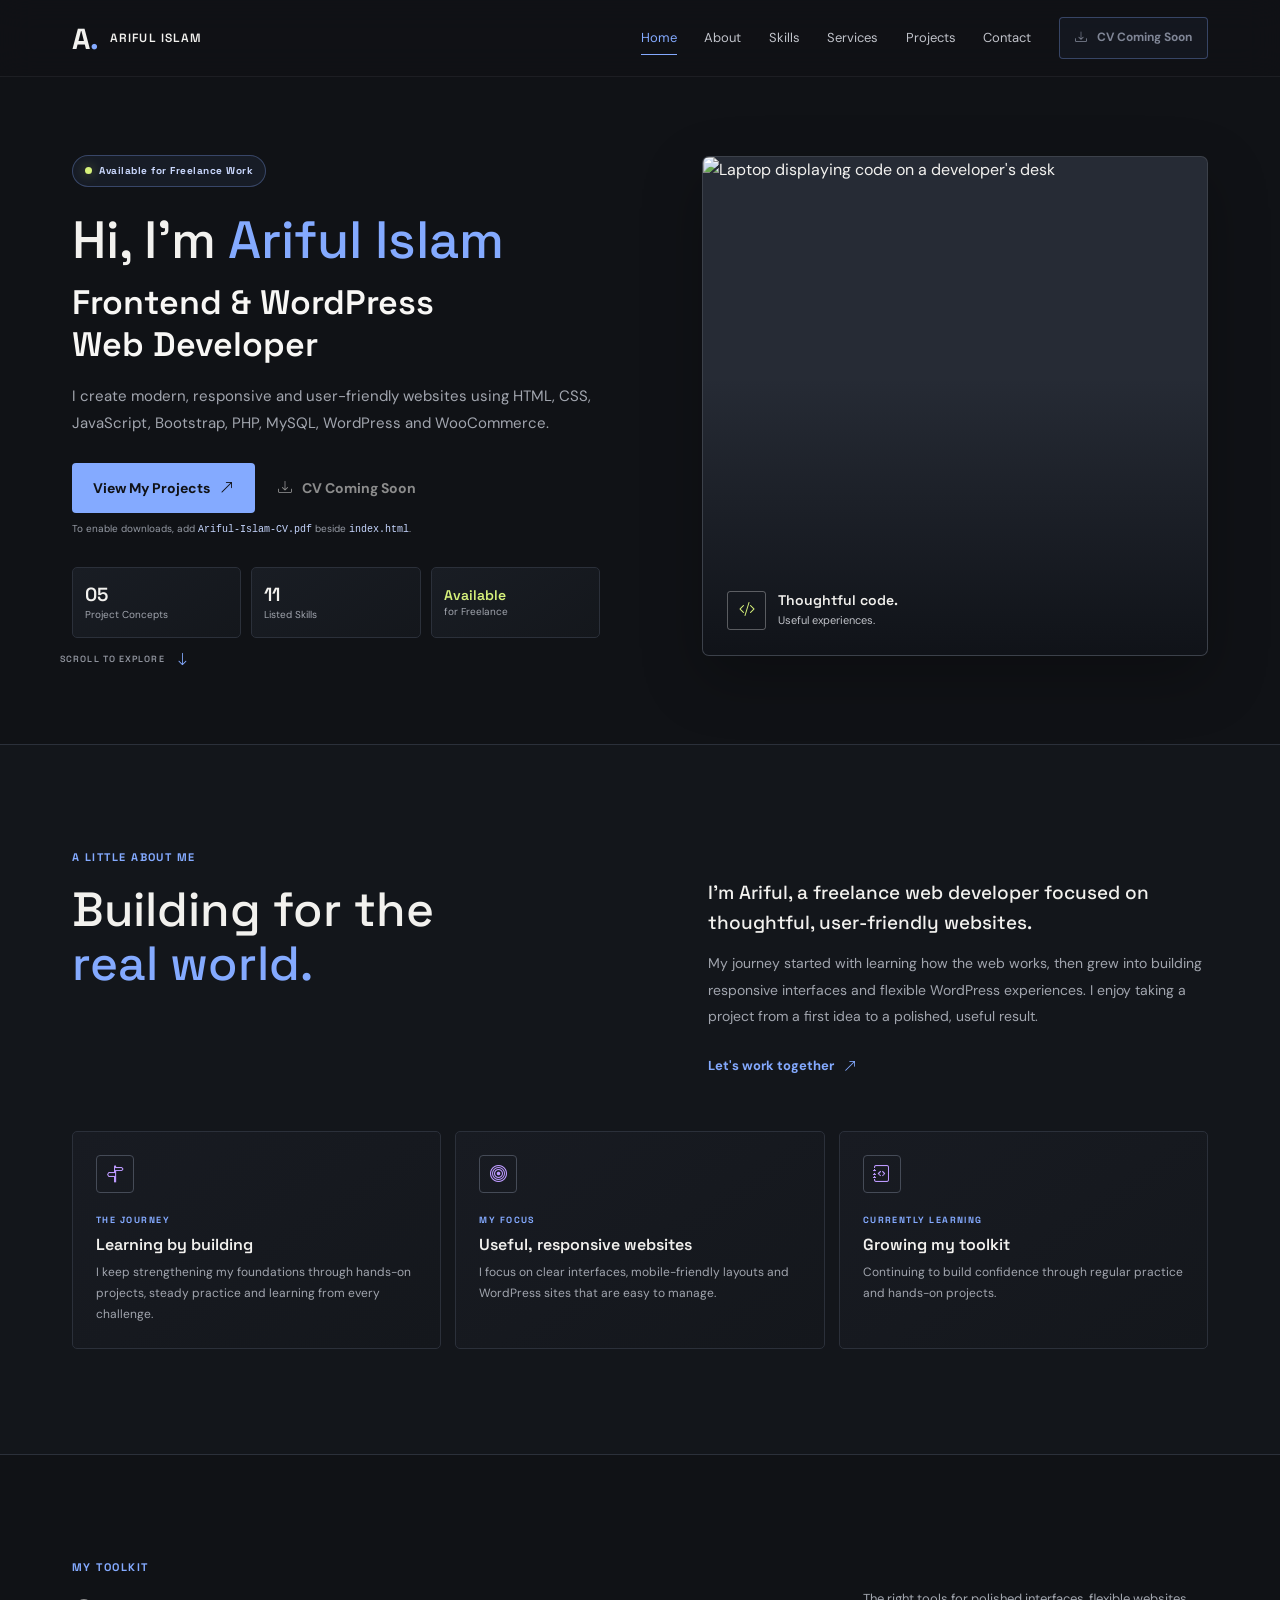
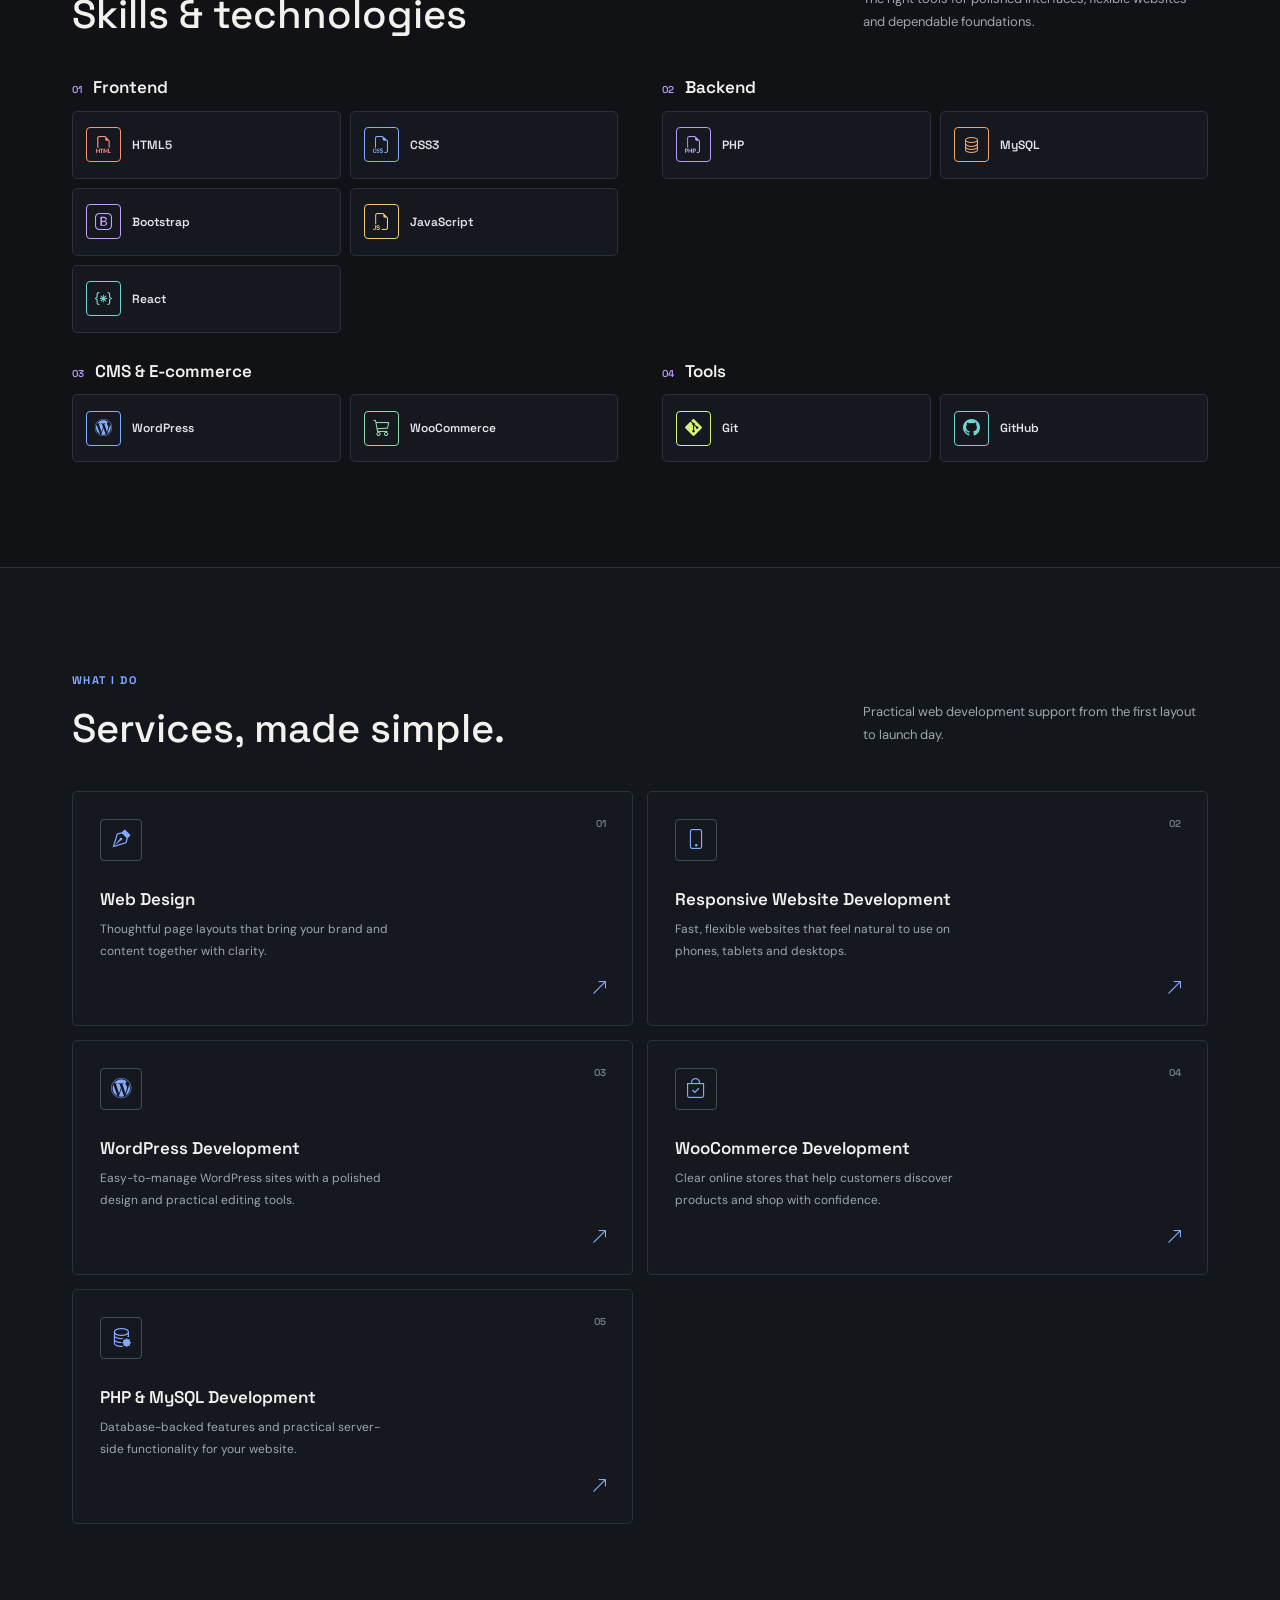
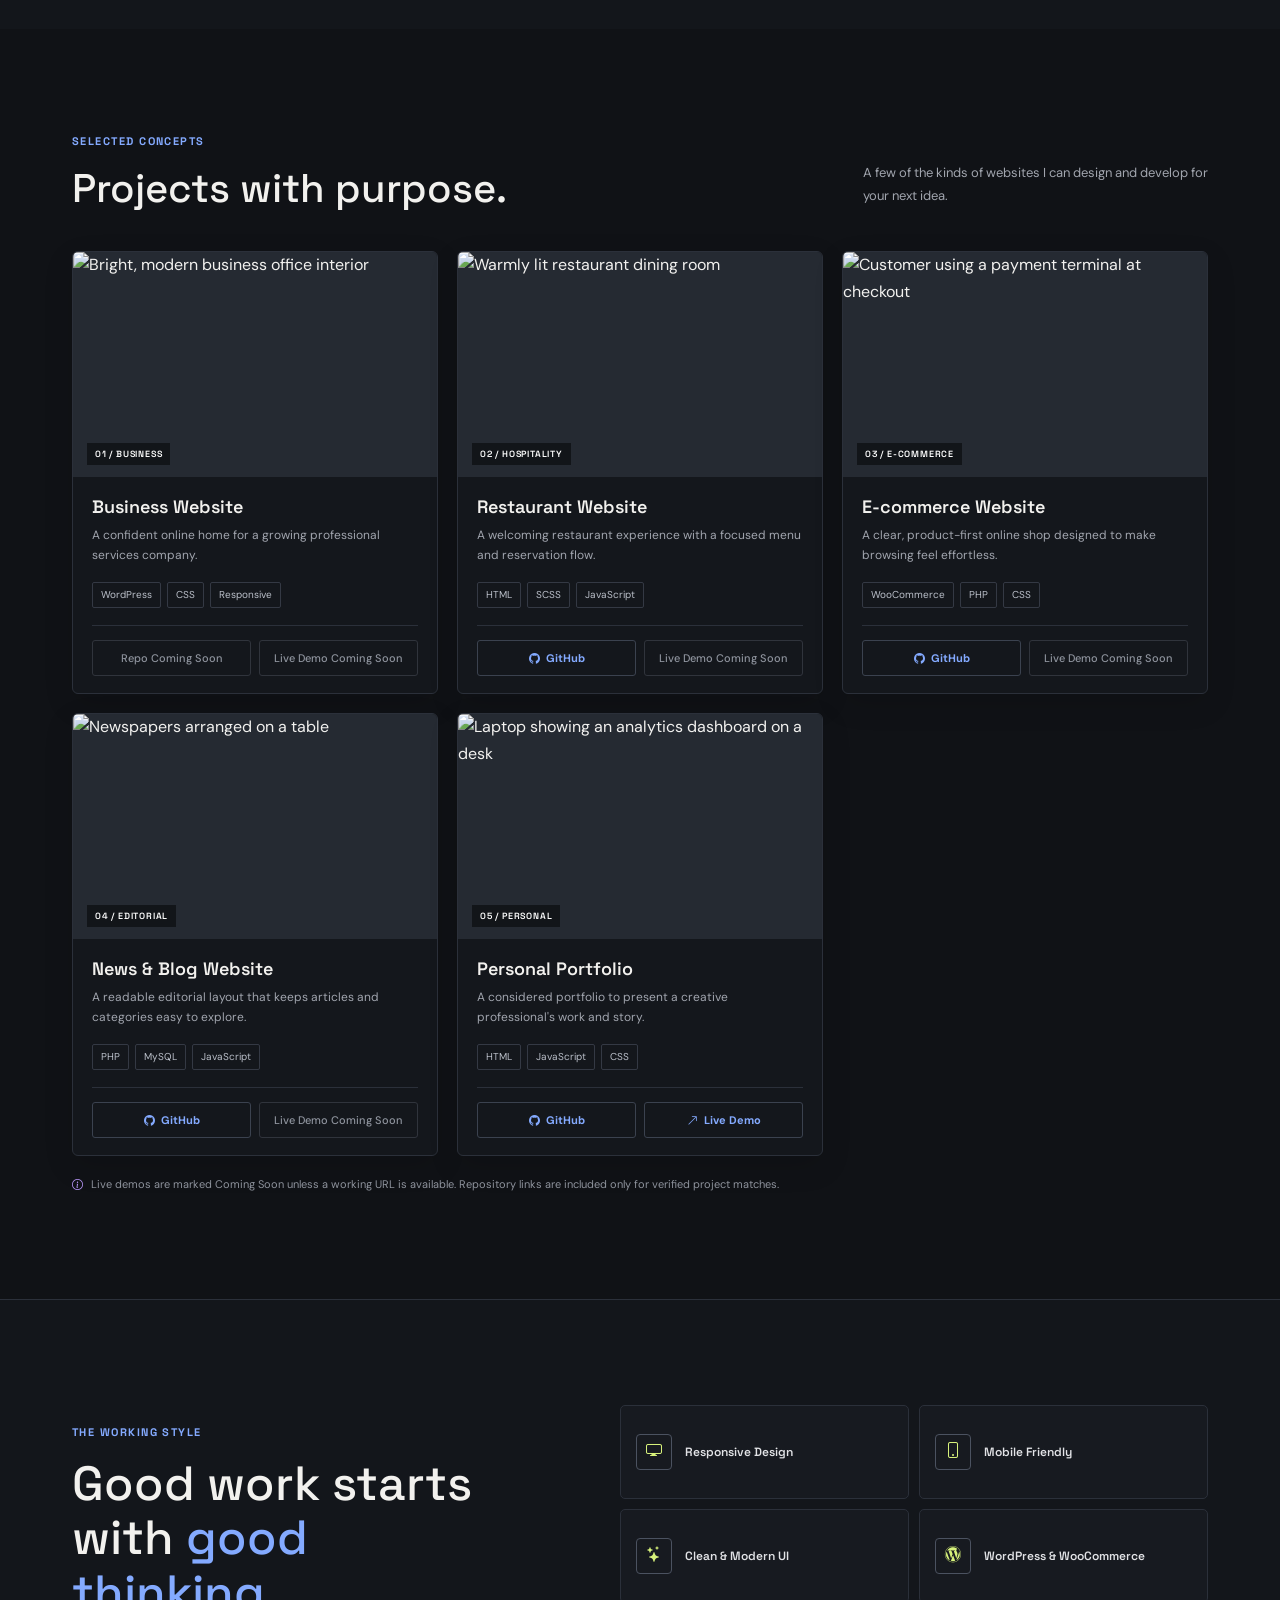
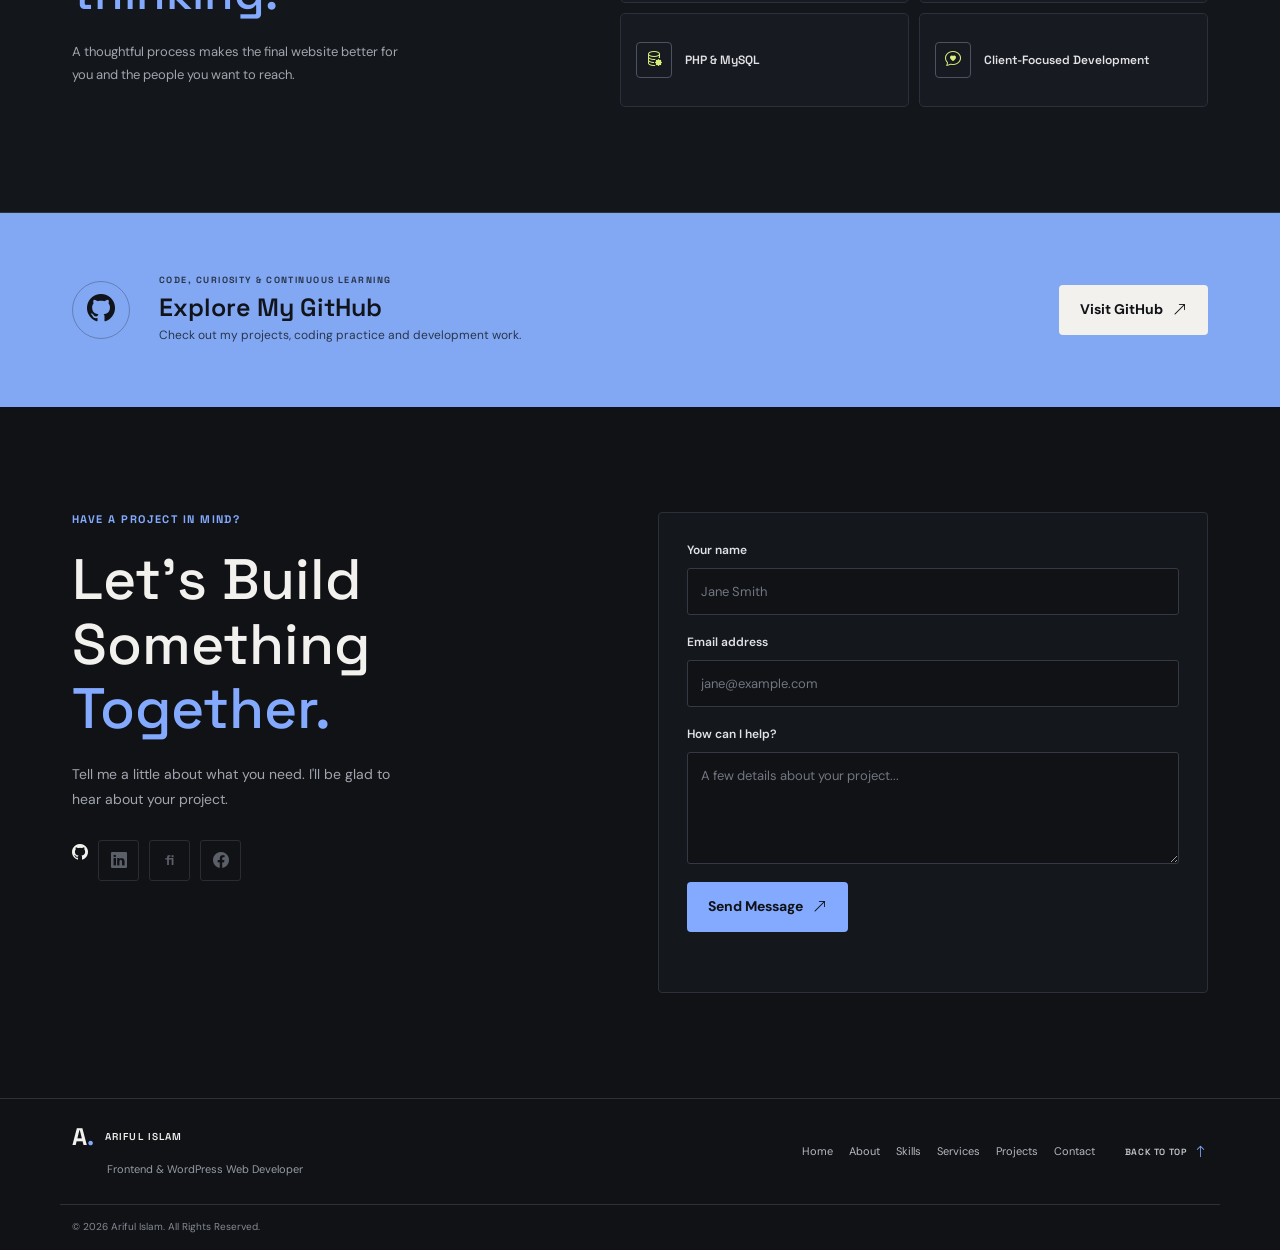
==== index.html @ d688eac2 "Complete final portfolio review" ====
<!doctype html>
<html lang="en">
<head>
  <meta charset="utf-8">
  <meta name="viewport" content="width=device-width, initial-scale=1">
  <meta name="theme-color" content="#101216">
  <meta name="description" content="Ariful Islam is a frontend and WordPress web developer building modern, responsive websites and online stores.">
  <title>Ariful Islam | Frontend &amp; WordPress Web Developer</title>
  <link rel="canonical" href="https://arifpro7284.github.io/portfolio/">
  <meta property="og:title" content="Ariful Islam | Frontend &amp; WordPress Web Developer">
  <meta property="og:description" content="Explore Ariful Islam's web development skills, services, project work and contact details.">
  <meta property="og:type" content="website">
  <meta property="og:url" content="https://arifpro7284.github.io/portfolio/">
  <meta name="twitter:card" content="summary">
  <link rel="preconnect" href="https://fonts.googleapis.com">
  <link rel="preconnect" href="https://fonts.gstatic.com" crossorigin>
  <link href="https://fonts.googleapis.com/css2?family=DM+Sans:wght@400;500;600;700&family=Space+Grotesk:wght@400;500;600;700&display=swap" rel="stylesheet">
  <link href="https://cdn.jsdelivr.net/npm/bootstrap@5.3.3/dist/css/bootstrap.min.css" rel="stylesheet">
  <link href="https://cdn.jsdelivr.net/npm/bootstrap-icons@1.11.3/font/bootstrap-icons.min.css" rel="stylesheet">
  <link rel="stylesheet" href="style.css">
  <script src="script.js" defer></script>
</head>
<body>
  <a class="skip-link" href="#main">Skip to content</a>

  <header class="site-header">
    <nav class="site-nav container" aria-label="Main navigation">
      <a class="brand" href="#home" aria-label="Ariful Islam, home">
        <span class="brand-mark">A<span>.</span></span>
        <span class="brand-name">ARIFUL ISLAM</span>
      </a>
      <button class="nav-toggle" type="button" aria-label="Open navigation" aria-expanded="false" aria-controls="primary-nav">
        <span></span><span></span>
      </button>
      <div class="primary-nav" id="primary-nav">
        <a href="#home">Home</a>
        <a href="#about">About</a>
        <a href="#skills">Skills</a>
        <a href="#services">Services</a>
        <a href="#projects">Projects</a>
        <a href="#contact">Contact</a>
        <button class="button button-small button-outline nav-cv" type="button" disabled aria-describedby="cv-note" title="Add Ariful-Islam-CV.pdf beside index.html to enable download">
          <i class="bi bi-download" aria-hidden="true"></i> CV Coming Soon
        </button>
      </div>
    </nav>
  </header>

  <main id="main">
    <section class="hero section-shell" id="home" aria-labelledby="hero-title">
      <div class="container hero-grid">
        <div class="hero-copy reveal">
          <p class="eyebrow status-badge"><span class="status-dot"></span> Available for Freelance Work</p>
          <h1 id="hero-title">Hi, I'm <span>Ariful Islam</span></h1>
          <p class="hero-role">Frontend &amp; WordPress<br class="desktop-break"> Web Developer</p>
          <p class="hero-description">I create modern, responsive and user-friendly websites using HTML, CSS, JavaScript, Bootstrap, PHP, MySQL, WordPress and WooCommerce.</p>
          <div class="hero-actions">
            <a class="button button-primary" href="#projects">View My Projects <i class="bi bi-arrow-up-right" aria-hidden="true"></i></a>
            <button class="button button-quiet" type="button" disabled aria-describedby="cv-note" title="Add Ariful-Islam-CV.pdf beside index.html to enable download"><i class="bi bi-download" aria-hidden="true"></i> CV Coming Soon</button>
          </div>
          <p class="cv-note" id="cv-note">To enable downloads, add <code>Ariful-Islam-CV.pdf</code> beside <code>index.html</code>.</p>
          <div class="hero-stats" aria-label="Portfolio overview">
            <div class="hero-stat"><strong>05</strong><span>Project Concepts</span></div>
            <div class="hero-stat"><strong>11</strong><span>Listed Skills</span></div>
            <div class="hero-stat"><strong>Available</strong><span>for Freelance</span></div>
          </div>
        </div>
        <div class="hero-visual reveal" aria-label="A developer's workspace with a laptop and notebook">
          <img src="https://images.unsplash.com/photo-1498050108023-c5249f4df085?auto=format&amp;fit=crop&amp;w=1100&amp;q=85" alt="Laptop displaying code on a developer's desk" width="1100" height="733" fetchpriority="high" decoding="async">
          <div class="image-shade"></div>
          <div class="hero-image-label"><span class="label-icon"><i class="bi bi-code-slash" aria-hidden="true"></i></span><span><strong>Thoughtful code.</strong><small>Useful experiences.</small></span></div>
        </div>
        <a class="scroll-cue" href="#about"><span>SCROLL TO EXPLORE</span><i class="bi bi-arrow-down" aria-hidden="true"></i></a>
      </div>
    </section>

    <section class="about-section section-pad" id="about" aria-labelledby="about-title">
      <div class="container about-grid">
        <div class="section-heading reveal">
          <p class="eyebrow">A LITTLE ABOUT ME</p>
          <h2 id="about-title">Building for the<br><span>real world.</span></h2>
        </div>
        <div class="about-copy reveal">
          <p class="about-lead">I'm Ariful, a freelance web developer focused on thoughtful, user-friendly websites.</p>
          <p>My journey started with learning how the web works, then grew into building responsive interfaces and flexible WordPress experiences. I enjoy taking a project from a first idea to a polished, useful result.</p>
          <a class="text-link" href="#contact">Let's work together <i class="bi bi-arrow-up-right" aria-hidden="true"></i></a>
        </div>
      </div>
      <div class="container about-cards">
        <article class="about-card reveal"><span class="about-card-icon"><i class="bi bi-signpost-split" aria-hidden="true"></i></span><p class="eyebrow">THE JOURNEY</p><h3>Learning by building</h3><p>I keep strengthening my foundations through hands-on projects, steady practice and learning from every challenge.</p></article>
        <article class="about-card reveal"><span class="about-card-icon"><i class="bi bi-bullseye" aria-hidden="true"></i></span><p class="eyebrow">MY FOCUS</p><h3>Useful, responsive websites</h3><p>I focus on clear interfaces, mobile-friendly layouts and WordPress sites that are easy to manage.</p></article>
        <article class="about-card about-learning reveal"><span class="about-card-icon"><i class="bi bi-journal-code" aria-hidden="true"></i></span><p class="eyebrow">CURRENTLY LEARNING</p><h3>Growing my toolkit</h3><p>Continuing to build confidence through regular practice and hands-on projects.</p></article>
      </div>
    </section>

    <section class="skills-section section-pad" id="skills" aria-labelledby="skills-title">
      <div class="container">
        <div class="section-topline reveal">
          <div class="section-heading"><p class="eyebrow">MY TOOLKIT</p><h2 id="skills-title">Skills &amp; technologies</h2></div>
          <p class="section-intro">The right tools for polished interfaces, flexible websites and dependable foundations.</p>
        </div>
        <div class="skill-groups">
          <section class="skill-category reveal" aria-labelledby="frontend-skills"><div class="skill-category-heading"><span class="category-index">01</span><h3 id="frontend-skills">Frontend</h3></div><div class="skill-list">
            <article class="skill-item"><span class="skill-icon tone-coral"><i class="bi bi-filetype-html" aria-hidden="true"></i></span><span>HTML5</span></article>
            <article class="skill-item"><span class="skill-icon tone-blue"><i class="bi bi-filetype-css" aria-hidden="true"></i></span><span>CSS3</span></article>
            <article class="skill-item"><span class="skill-icon tone-purple"><i class="bi bi-bootstrap" aria-hidden="true"></i></span><span>Bootstrap</span></article>
            <article class="skill-item"><span class="skill-icon tone-yellow"><i class="bi bi-filetype-js" aria-hidden="true"></i></span><span>JavaScript</span></article>
            <article class="skill-item"><span class="skill-icon tone-cyan"><i class="bi bi-braces-asterisk" aria-hidden="true"></i></span><span>React</span></article>
          </div></section>
          <section class="skill-category reveal" aria-labelledby="backend-skills"><div class="skill-category-heading"><span class="category-index">02</span><h3 id="backend-skills">Backend</h3></div><div class="skill-list">
            <article class="skill-item"><span class="skill-icon tone-violet"><i class="bi bi-filetype-php" aria-hidden="true"></i></span><span>PHP</span></article>
            <article class="skill-item"><span class="skill-icon tone-orange"><i class="bi bi-database" aria-hidden="true"></i></span><span>MySQL</span></article>
          </div></section>
          <section class="skill-category reveal" aria-labelledby="cms-skills"><div class="skill-category-heading"><span class="category-index">03</span><h3 id="cms-skills">CMS &amp; E-commerce</h3></div><div class="skill-list">
            <article class="skill-item"><span class="skill-icon tone-blue"><i class="bi bi-wordpress" aria-hidden="true"></i></span><span>WordPress</span></article>
            <article class="skill-item"><span class="skill-icon tone-green"><i class="bi bi-cart3" aria-hidden="true"></i></span><span>WooCommerce</span></article>
          </div></section>
          <section class="skill-category reveal" aria-labelledby="tool-skills"><div class="skill-category-heading"><span class="category-index">04</span><h3 id="tool-skills">Tools</h3></div><div class="skill-list">
            <article class="skill-item"><span class="skill-icon tone-lime"><i class="bi bi-git" aria-hidden="true"></i></span><span>Git</span></article>
            <article class="skill-item"><span class="skill-icon tone-cyan"><i class="bi bi-github" aria-hidden="true"></i></span><span>GitHub</span></article>
          </div></section>
        </div>
      </div>
    </section>

    <section class="services-section section-pad" id="services" aria-labelledby="services-title">
      <div class="container">
        <div class="section-topline reveal">
          <div class="section-heading"><p class="eyebrow">WHAT I DO</p><h2 id="services-title">Services, made simple.</h2></div>
          <p class="section-intro">Practical web development support from the first layout to launch day.</p>
        </div>
        <div class="services-grid">
          <article class="service-card reveal"><span class="service-number">01</span><span class="service-icon"><i class="bi bi-vector-pen" aria-hidden="true"></i></span><h3>Web Design</h3><p>Thoughtful page layouts that bring your brand and content together with clarity.</p><a href="#contact" aria-label="Ask about web design"><i class="bi bi-arrow-up-right" aria-hidden="true"></i></a></article>
          <article class="service-card reveal"><span class="service-number">02</span><span class="service-icon"><i class="bi bi-phone" aria-hidden="true"></i></span><h3>Responsive Website Development</h3><p>Fast, flexible websites that feel natural to use on phones, tablets and desktops.</p><a href="#contact" aria-label="Ask about responsive website development"><i class="bi bi-arrow-up-right" aria-hidden="true"></i></a></article>
          <article class="service-card reveal"><span class="service-number">03</span><span class="service-icon"><i class="bi bi-wordpress" aria-hidden="true"></i></span><h3>WordPress Development</h3><p>Easy-to-manage WordPress sites with a polished design and practical editing tools.</p><a href="#contact" aria-label="Ask about WordPress development"><i class="bi bi-arrow-up-right" aria-hidden="true"></i></a></article>
          <article class="service-card reveal"><span class="service-number">04</span><span class="service-icon"><i class="bi bi-bag-check" aria-hidden="true"></i></span><h3>WooCommerce Development</h3><p>Clear online stores that help customers discover products and shop with confidence.</p><a href="#contact" aria-label="Ask about WooCommerce development"><i class="bi bi-arrow-up-right" aria-hidden="true"></i></a></article>
          <article class="service-card reveal"><span class="service-number">05</span><span class="service-icon"><i class="bi bi-database-gear" aria-hidden="true"></i></span><h3>PHP &amp; MySQL Development</h3><p>Database-backed features and practical server-side functionality for your website.</p><a href="#contact" aria-label="Ask about PHP and MySQL development"><i class="bi bi-arrow-up-right" aria-hidden="true"></i></a></article>
        </div>
      </div>
    </section>

    <section class="projects-section section-pad" id="projects" aria-labelledby="projects-title">
      <div class="container">
        <div class="section-topline reveal">
          <div class="section-heading"><p class="eyebrow">SELECTED CONCEPTS</p><h2 id="projects-title">Projects with purpose.</h2></div>
          <p class="section-intro">A few of the kinds of websites I can design and develop for your next idea.</p>
        </div>
        <div class="projects-grid">
          <article class="project-card reveal">
            <div class="project-image"><img src="https://images.unsplash.com/photo-1497366754035-f200968a6e72?auto=format&amp;fit=crop&amp;w=900&amp;q=80" alt="Bright, modern business office interior" width="900" height="600" loading="lazy" decoding="async"><span class="project-type">01 / BUSINESS</span></div>
            <div class="project-body"><h3>Business Website</h3><p>A confident online home for a growing professional services company.</p><div class="tag-list"><span>WordPress</span><span>CSS</span><span>Responsive</span></div><div class="project-links"><span class="project-link is-unavailable" aria-disabled="true" title="No matching public repository has been verified">Repo Coming Soon</span><span class="project-link is-unavailable" aria-disabled="true">Live Demo Coming Soon</span></div></div>
          </article>
          <article class="project-card reveal">
            <div class="project-image"><img src="https://images.unsplash.com/photo-1517248135467-4c7edcad34c4?auto=format&amp;fit=crop&amp;w=900&amp;q=80" alt="Warmly lit restaurant dining room" width="900" height="600" loading="lazy" decoding="async"><span class="project-type">02 / HOSPITALITY</span></div>
            <div class="project-body"><h3>Restaurant Website</h3><p>A welcoming restaurant experience with a focused menu and reservation flow.</p><div class="tag-list"><span>HTML</span><span>SCSS</span><span>JavaScript</span></div><div class="project-links"><a class="project-link" href="https://github.com/arifpro7284/Css_Resturent_Project" target="_blank" rel="noopener noreferrer"><i class="bi bi-github" aria-hidden="true"></i> GitHub</a><span class="project-link is-unavailable" aria-disabled="true">Live Demo Coming Soon</span></div></div>
          </article>
          <article class="project-card reveal">
            <div class="project-image"><img src="https://images.unsplash.com/photo-1556742049-0cfed4f6a45d?auto=format&amp;fit=crop&amp;w=900&amp;q=80" alt="Customer using a payment terminal at checkout" width="900" height="600" loading="lazy" decoding="async"><span class="project-type">03 / E-COMMERCE</span></div>
            <div class="project-body"><h3>E-commerce Website</h3><p>A clear, product-first online shop designed to make browsing feel effortless.</p><div class="tag-list"><span>WooCommerce</span><span>PHP</span><span>CSS</span></div><div class="project-links"><a class="project-link" href="https://github.com/arifpro7284/woocommerce_project_Techmarket" target="_blank" rel="noopener noreferrer"><i class="bi bi-github" aria-hidden="true"></i> GitHub</a><span class="project-link is-unavailable" aria-disabled="true">Live Demo Coming Soon</span></div></div>
          </article>
          <article class="project-card reveal">
            <div class="project-image"><img src="https://images.unsplash.com/photo-1495020689067-958852a7765e?auto=format&amp;fit=crop&amp;w=900&amp;q=80" alt="Newspapers arranged on a table" width="900" height="600" loading="lazy" decoding="async"><span class="project-type">04 / EDITORIAL</span></div>
            <div class="project-body"><h3>News &amp; Blog Website</h3><p>A readable editorial layout that keeps articles and categories easy to explore.</p><div class="tag-list"><span>PHP</span><span>MySQL</span><span>JavaScript</span></div><div class="project-links"><a class="project-link" href="https://github.com/arifpro7284/PHP_ADMIN_BLOG" target="_blank" rel="noopener noreferrer"><i class="bi bi-github" aria-hidden="true"></i> GitHub</a><span class="project-link is-unavailable" aria-disabled="true">Live Demo Coming Soon</span></div></div>
          </article>
          <article class="project-card reveal">
            <div class="project-image"><img src="https://images.unsplash.com/photo-1460925895917-afdab827c52f?auto=format&amp;fit=crop&amp;w=900&amp;q=80" alt="Laptop showing an analytics dashboard on a desk" width="900" height="600" loading="lazy" decoding="async"><span class="project-type">05 / PERSONAL</span></div>
            <div class="project-body"><h3>Personal Portfolio</h3><p>A considered portfolio to present a creative professional's work and story.</p><div class="tag-list"><span>HTML</span><span>JavaScript</span><span>CSS</span></div><div class="project-links"><a class="project-link" href="https://github.com/arifpro7284/portfolio" target="_blank" rel="noopener noreferrer"><i class="bi bi-github" aria-hidden="true"></i> GitHub</a><a class="project-link" href="https://arifpro7284.github.io/portfolio/" target="_blank" rel="noopener noreferrer"><i class="bi bi-arrow-up-right" aria-hidden="true"></i> Live Demo</a></div></div>
          </article>
        </div>
        <p class="project-note"><i class="bi bi-info-circle" aria-hidden="true"></i> Live demos are marked Coming Soon unless a working URL is available. Repository links are included only for verified project matches.</p>
      </div>
    </section>

    <section class="why-section section-pad" aria-labelledby="why-title">
      <div class="container why-grid">
        <div class="section-heading reveal"><p class="eyebrow">THE WORKING STYLE</p><h2 id="why-title">Good work starts<br>with <span>good thinking.</span></h2><p class="why-intro">A thoughtful process makes the final website better for you and the people you want to reach.</p></div>
        <div class="why-cards">
          <article class="why-card reveal"><span><i class="bi bi-display" aria-hidden="true"></i></span><h3>Responsive Design</h3></article>
          <article class="why-card reveal"><span><i class="bi bi-phone" aria-hidden="true"></i></span><h3>Mobile Friendly</h3></article>
          <article class="why-card reveal"><span><i class="bi bi-stars" aria-hidden="true"></i></span><h3>Clean &amp; Modern UI</h3></article>
          <article class="why-card reveal"><span><i class="bi bi-wordpress" aria-hidden="true"></i></span><h3>WordPress &amp; WooCommerce</h3></article>
          <article class="why-card reveal"><span><i class="bi bi-database-gear" aria-hidden="true"></i></span><h3>PHP &amp; MySQL</h3></article>
          <article class="why-card reveal"><span><i class="bi bi-chat-heart" aria-hidden="true"></i></span><h3>Client-Focused Development</h3></article>
        </div>
      </div>
    </section>

    <section class="github-section" aria-labelledby="github-title">
      <div class="container github-inner reveal">
        <div class="github-mark"><i class="bi bi-github" aria-hidden="true"></i></div>
        <div><p class="eyebrow">CODE, CURIOSITY &amp; CONTINUOUS LEARNING</p><h2 id="github-title">Explore My GitHub</h2><p>Check out my projects, coding practice and development work.</p></div>
        <a class="button button-light" href="https://github.com/arifpro7284" target="_blank" rel="noopener noreferrer">Visit GitHub <i class="bi bi-arrow-up-right" aria-hidden="true"></i></a>
      </div>
    </section>

    <section class="contact-section section-pad" id="contact" aria-labelledby="contact-title">
      <div class="container contact-grid">
        <div class="contact-copy reveal">
          <p class="eyebrow">HAVE A PROJECT IN MIND?</p>
          <h2 id="contact-title">Let's Build<br>Something <span>Together.</span></h2>
          <p>Tell me a little about what you need. I'll be glad to hear about your project.</p>
          <div class="social-links" aria-label="Social profiles">
            <a href="https://github.com/arifpro7284" target="_blank" rel="noopener noreferrer" aria-label="GitHub"><i class="bi bi-github" aria-hidden="true"></i></a>
            <span class="social-link is-unavailable" aria-disabled="true" aria-label="LinkedIn profile link not added" title="LinkedIn profile link not added"><i class="bi bi-linkedin" aria-hidden="true"></i></span>
            <span class="social-link is-unavailable" aria-disabled="true" aria-label="Fiverr profile link not added" title="Fiverr profile link not added"><span>fi</span></span>
            <span class="social-link is-unavailable" aria-disabled="true" aria-label="Facebook profile link not added" title="Facebook profile link not added"><i class="bi bi-facebook" aria-hidden="true"></i></span>
          </div>
        </div>
        <form class="contact-form reveal" data-recipient="" novalidate>
          <div class="form-row">
            <label for="contact-name">Your name</label>
            <input id="contact-name" name="name" type="text" placeholder="Jane Smith" autocomplete="name" aria-describedby="name-error" required>
            <span class="field-error" id="name-error"></span>
          </div>
          <div class="form-row">
            <label for="contact-email">Email address</label>
            <input id="contact-email" name="email" type="email" placeholder="jane@example.com" autocomplete="email" aria-describedby="email-error" required>
            <span class="field-error" id="email-error"></span>
          </div>
          <div class="form-row">
            <label for="contact-message">How can I help?</label>
            <textarea id="contact-message" name="message" rows="4" placeholder="A few details about your project..." aria-describedby="message-error" required></textarea>
            <span class="field-error" id="message-error"></span>
          </div>
          <button class="button button-primary form-submit" type="submit">Send Message <i class="bi bi-arrow-up-right" aria-hidden="true"></i></button>
          <p class="form-status" role="status" aria-live="polite"></p>
        </form>
      </div>
    </section>
  </main>

  <footer class="site-footer">
    <div class="container footer-main">
      <div class="footer-identity"><a class="brand footer-brand" href="#home"><span class="brand-mark">A<span>.</span></span><span class="brand-name">ARIFUL ISLAM</span></a><p>Frontend &amp; WordPress Web Developer</p></div>
      <nav class="footer-nav" aria-label="Footer navigation"><a href="#home">Home</a><a href="#about">About</a><a href="#skills">Skills</a><a href="#services">Services</a><a href="#projects">Projects</a><a href="#contact">Contact</a></nav>
      <a class="back-top" href="#home">BACK TO TOP <i class="bi bi-arrow-up" aria-hidden="true"></i></a>
    </div>
    <div class="container footer-bottom">
      <p>© 2026 Ariful Islam. All Rights Reserved.</p>
    </div>
  </footer>
</body>
</html>
---- style.css ----
:root {
  color-scheme: dark;
  --ink: #101216;
  --line: #2b303a;
  --text: #f2f1ee;
  --muted: #a1a5ae;
  --blue: #84aaff;
  --purple: #bd9aff;
  --lime: #d7f27b;
  --font-body: "DM Sans", sans-serif;
  --font-display: "Space Grotesk", sans-serif;
}

* { box-sizing: border-box; }
html { scroll-behavior: smooth; scroll-padding-top: 86px; }
body { margin: 0; background: var(--ink); color: var(--text); font-family: var(--font-body); font-size: 16px; line-height: 1.65; -webkit-font-smoothing: antialiased; }
img { display: block; max-width: 100%; }
a { color: inherit; text-decoration: none; }
button, input, textarea { font: inherit; }
button, a { -webkit-tap-highlight-color: transparent; }
::selection { background: var(--blue); color: var(--ink); }
.container { max-width: 1160px; }
.skip-link { position: fixed; z-index: 1000; top: 10px; left: 10px; padding: 10px 14px; transform: translateY(-150%); background: var(--lime); color: var(--ink); }
.skip-link:focus { transform: translateY(0); }

.site-header { position: sticky; z-index: 100; top: 0; border-bottom: 1px solid rgb(255 255 255 / 6%); background: rgb(16 18 22 / 94%); backdrop-filter: blur(16px); }
.site-nav { display: flex; min-height: 76px; align-items: center; justify-content: space-between; }
.brand { display: inline-flex; align-items: center; gap: 11px; flex-shrink: 0; }
.brand-mark { color: var(--text); font: 700 29px/1 var(--font-display); }
.brand-mark span { color: var(--blue); }
.brand-name { font: 600 12px/1 var(--font-display); letter-spacing: 1.1px; }
.primary-nav { display: flex; align-items: center; gap: clamp(16px, 2.15vw, 30px); }
.primary-nav > a { position: relative; padding: 8px 0; color: #c1c3ca; font-size: 13px; transition: color .2s ease; }
.primary-nav > a::after { position: absolute; right: 0; bottom: 2px; left: 0; height: 1px; transform: scaleX(0); transform-origin: left; background: var(--blue); content: ""; transition: transform .2s ease; }
.primary-nav > a:hover, .primary-nav > a:focus-visible, .primary-nav > a.is-active { color: var(--blue); }
.primary-nav > a:hover::after, .primary-nav > a:focus-visible::after, .primary-nav > a.is-active::after { transform: scaleX(1); }
.nav-toggle { display: none; }
.button { display: inline-flex; min-height: 50px; align-items: center; justify-content: center; gap: 10px; padding: 0 20px; border: 1px solid transparent; border-radius: 4px; cursor: pointer; font-size: 14px; font-weight: 700; transition: background .2s ease, border-color .2s ease, color .2s ease, transform .2s ease; }
.button:hover { transform: translateY(-2px); }
.button:disabled { transform: none; cursor: not-allowed; opacity: .55; }
.button-primary { background: var(--blue); color: #101216; }
.button-primary:hover { background: #a6c1ff; color: #101216; }
.button-outline { min-height: 40px; padding: 0 13px; border-color: #454a56; color: var(--text); font-size: 12px; }
.button-outline:hover { border-color: var(--blue); color: var(--blue); }
.nav-cv { min-height: 42px; padding-inline: 15px; border-color: rgb(132 170 255 / 60%); background: rgb(132 170 255 / 8%); color: #dce6ff; }
.nav-cv:hover { border-color: var(--blue); background: var(--blue); color: var(--ink); }
.button-quiet { padding-inline: 8px; background: transparent; color: var(--text); }
.button-quiet:hover { color: var(--blue); }
.button-light { background: var(--text); color: var(--ink); }
.button-light:hover { background: var(--lime); color: var(--ink); }
.button:focus-visible, a:focus-visible, .nav-toggle:focus-visible, input:focus-visible, textarea:focus-visible { outline: 2px solid var(--lime); outline-offset: 4px; }

.section-shell { position: relative; overflow: hidden; }
.hero { padding: 66px 0 76px; }
.hero-grid { position: relative; display: grid; min-height: 505px; grid-template-columns: .96fr .92fr; align-items: center; gap: 9%; }
.hero-copy { position: relative; z-index: 1; padding: 12px 0 30px; }
.eyebrow { margin: 0 0 21px; color: var(--blue); font: 700 11px/1.4 var(--font-display); letter-spacing: 1.45px; }
.status-dot { display: inline-block; width: 7px; height: 7px; margin: 0 7px 1px 0; border-radius: 50%; background: var(--lime); box-shadow: 0 0 12px rgb(215 242 123 / 42%); }
.status-badge { display: inline-flex; align-items: center; margin-bottom: 23px; padding: 8px 12px; border: 1px solid rgb(132 170 255 / 30%); border-radius: 999px; background: rgb(132 170 255 / 7%); color: #cbd9ff; font-size: 10px; letter-spacing: .5px; }
h1, h2, h3, p { margin-top: 0; }
h1, h2, h3 { font-family: var(--font-display); }
.hero h1 { margin-bottom: 13px; font-size: clamp(35px, 4.1vw, 55px); font-weight: 500; line-height: 1.13; }
.hero h1 span, .section-heading h2 span, .contact-copy h2 span { color: var(--blue); }
.hero-role { margin-bottom: 18px; color: #f8f7f5; font: 600 clamp(23px, 2.7vw, 34px)/1.22 var(--font-display); }
.hero-description { max-width: 530px; margin-bottom: 26px; color: var(--muted); font-size: 15px; line-height: 1.8; }
.hero-actions { display: flex; flex-wrap: wrap; align-items: center; gap: 14px; }
.hero-stats { display: grid; grid-template-columns: repeat(3, minmax(0, 1fr)); gap: 10px; margin-top: 30px; }
.hero-stat { display: flex; min-height: 71px; flex-direction: column; justify-content: center; gap: 2px; padding: 10px 12px; border: 1px solid var(--line); border-radius: 5px; background: linear-gradient(145deg, #191d24, #14171c); }
.hero-stat strong { overflow-wrap: anywhere; color: var(--text); font: 600 19px/1.15 var(--font-display); }
.hero-stat:last-child strong { color: var(--lime); font-size: 14px; }
.hero-stat span { color: var(--muted); font-size: 10px; line-height: 1.4; }
.cv-note { margin: 8px 0 0; color: #959aa4; font-size: 10px; line-height: 1.5; }
.cv-note code { color: #c7d7ff; font-size: inherit; }
.hero-visual { position: relative; min-height: 450px; height: min(44vw, 500px); overflow: hidden; border: 1px solid rgb(255 255 255 / 10%); border-radius: 7px; background: #262b35; box-shadow: 0 22px 60px rgb(0 0 0 / 25%); }
.hero-visual > img { width: 100%; height: 100%; object-fit: cover; object-position: center; filter: saturate(.75); }
.image-shade { position: absolute; inset: 0; background: linear-gradient(180deg, transparent 44%, rgb(8 10 14 / 73%) 100%); }
.hero-image-label { position: absolute; right: 24px; bottom: 25px; left: 24px; display: flex; align-items: center; gap: 12px; }
.label-icon { display: grid; width: 39px; height: 39px; place-items: center; border: 1px solid rgb(255 255 255 / 30%); border-radius: 3px; color: var(--lime); }
.hero-image-label strong, .hero-image-label small { display: block; }
.hero-image-label strong { font: 600 14px var(--font-display); }
.hero-image-label small { margin-top: 2px; color: #c0c2c8; font-size: 11px; }
.scroll-cue { position: absolute; bottom: 0; left: 0; display: flex; align-items: center; gap: 10px; color: #90949e; font: 600 9px var(--font-display); letter-spacing: 1.1px; }
.scroll-cue i { color: var(--blue); font-size: 14px; }

.section-pad { padding: 105px 0; }
.about-section { border-top: 1px solid var(--line); border-bottom: 1px solid var(--line); background: #13161b; }
.about-grid { display: grid; grid-template-columns: 1fr 1fr; gap: 12%; }
.section-heading h2, .contact-copy h2 { margin-bottom: 0; font-size: clamp(34px, 4vw, 48px); font-weight: 500; line-height: 1.13; }
.section-heading .eyebrow { margin-bottom: 17px; }
.about-copy { padding-top: 28px; color: var(--muted); font-size: 14px; }
.about-copy p { max-width: 520px; line-height: 1.9; }
.about-copy .about-lead { margin-bottom: 13px; color: var(--text); font: 500 19px/1.55 var(--font-display); }
.text-link { display: inline-flex; align-items: center; gap: 10px; margin-top: 9px; color: var(--blue); font-size: 13px; font-weight: 700; }
.text-link i { transition: transform .2s ease; }
.text-link:hover i { transform: translate(3px, -3px); }
.about-cards { display: grid; grid-template-columns: repeat(3, 1fr); gap: 14px; margin-top: 54px; }
.about-card { min-height: 210px; padding: 23px; border: 1px solid var(--line); border-radius: 5px; background: linear-gradient(145deg, #181b22, #14171c); transition: transform .22s ease, border-color .22s ease; }
.about-card:hover { transform: translateY(-4px); border-color: #555e6d; }
.about-card-icon { display: grid; width: 38px; height: 38px; margin-bottom: 21px; place-items: center; border: 1px solid #454b57; border-radius: 4px; color: var(--purple); font-size: 17px; }
.about-card .eyebrow { margin-bottom: 8px; font-size: 9px; }
.about-card h3 { margin-bottom: 8px; font-size: 16px; font-weight: 600; }
.about-card > p:last-child { margin: 0; color: var(--muted); font-size: 12px; line-height: 1.75; }
.section-topline { display: flex; align-items: end; justify-content: space-between; gap: 28px; margin-bottom: 40px; }
.section-topline .section-heading h2 { font-size: clamp(30px, 3.3vw, 40px); }
.section-intro { max-width: 345px; margin-bottom: 4px; color: var(--muted); font-size: 13px; line-height: 1.75; }
.skill-groups { display: grid; grid-template-columns: repeat(2, minmax(0, 1fr)); gap: 28px 44px; }
.skill-category-heading { display: flex; align-items: baseline; gap: 11px; margin-bottom: 13px; }
.category-index { color: var(--purple); font: 600 10px var(--font-display); }
.skill-category-heading h3 { margin: 0; font-size: 17px; font-weight: 600; }
.skill-list { display: grid; grid-template-columns: repeat(2, minmax(0, 1fr)); gap: 9px; }
.skill-item { display: flex; min-height: 68px; align-items: center; gap: 11px; padding: 11px 13px; border: 1px solid var(--line); border-radius: 5px; background: #15181e; color: #e3e4e7; font: 600 12px var(--font-display); transition: background .2s ease, border-color .2s ease, transform .2s ease; }
.skill-item:hover { transform: translateY(-3px); border-color: #586274; background: #1a1e26; }
.skill-icon { display: grid; width: 35px; height: 35px; flex: 0 0 auto; place-items: center; border: 1px solid currentColor; border-radius: 4px; font-size: 17px; }
.tone-coral { color: #ff907e; }.tone-blue { color: #85acff; }.tone-purple { color: #c3a1ff; }.tone-yellow { color: #f0cb71; }.tone-cyan { color: #70d5cf; }.tone-violet { color: #ba9cff; }.tone-orange { color: #eea66e; }.tone-green { color: #92d9aa; }.tone-lime { color: var(--lime); }

.services-section { border-top: 1px solid var(--line); background: #13161b; }
.services-grid { display: grid; grid-template-columns: repeat(2, 1fr); gap: 14px; }
.service-card { position: relative; min-height: 235px; padding: 27px; border: 1px solid var(--line); border-radius: 5px; background: #15181e; transition: transform .22s ease, background .22s ease, border-color .22s ease; }
.service-card:hover { transform: translateY(-4px); border-color: #586274; background: #191d25; }
.service-number { position: absolute; top: 25px; right: 26px; color: #777c86; font: 600 10px var(--font-display); }
.service-icon { display: grid; width: 42px; height: 42px; margin-bottom: 28px; place-items: center; border: 1px solid #454b57; border-radius: 4px; color: var(--blue); font-size: 20px; }
.service-card h3 { margin-bottom: 10px; font-size: 17px; font-weight: 600; }
.service-card p { max-width: 290px; margin-bottom: 0; color: var(--muted); font-size: 12px; line-height: 1.8; }
.service-card > a { position: absolute; right: 24px; bottom: 23px; color: var(--blue); font-size: 17px; }

.projects-grid { display: grid; grid-template-columns: repeat(3, 1fr); gap: 19px; }
.project-card { overflow: hidden; border: 1px solid var(--line); border-radius: 6px; background: #14171c; box-shadow: 0 10px 30px rgb(0 0 0 / 12%); transition: transform .25s ease, border-color .25s ease, box-shadow .25s ease; }
.project-card:hover { transform: translateY(-5px); border-color: #5c6576; box-shadow: 0 18px 38px rgb(0 0 0 / 24%); }
.project-image { position: relative; height: 225px; overflow: hidden; background: #252a32; }
.project-image img { width: 100%; height: 100%; object-fit: cover; filter: saturate(.72); transition: transform .45s ease, filter .3s ease; }
.project-card:hover .project-image img { transform: scale(1.04); filter: saturate(.95); }
.project-type { position: absolute; bottom: 12px; left: 14px; padding: 5px 8px; background: rgb(16 18 22 / 85%); color: #fff; font: 600 9px var(--font-display); letter-spacing: .8px; }
.project-body { padding: 19px 19px 17px; }
.project-body h3 { margin-bottom: 7px; font-size: 18px; font-weight: 600; }
.project-body > p { min-height: 43px; margin-bottom: 14px; color: var(--muted); font-size: 12px; line-height: 1.7; }
.tag-list { display: flex; flex-wrap: wrap; gap: 6px; }
.tag-list span { padding: 4px 8px; border: 1px solid #343944; border-radius: 2px; color: #bbc0ca; font-size: 10px; }
.project-links { display: flex; gap: 8px; margin-top: 17px; padding-top: 14px; border-top: 1px solid var(--line); }
.project-link { display: inline-flex; min-height: 36px; flex: 1; align-items: center; justify-content: center; gap: 6px; padding: 5px 8px; border: 1px solid #3b424f; border-radius: 3px; color: var(--blue); font-size: 11px; font-weight: 700; text-align: center; transition: border-color .2s, background .2s, color .2s; }
.project-link[href]:hover { border-color: var(--blue); background: rgb(132 170 255 / 10%); color: #dce6ff; }
.project-link.is-unavailable { border-color: #30343c; color: #8e939d; cursor: not-allowed; font-weight: 500; }
.project-note { margin: 19px 0 0; color: #8f949e; font-size: 11px; }
.project-note i { margin-right: 5px; color: var(--purple); }

.why-section { border-top: 1px solid var(--line); border-bottom: 1px solid var(--line); background: #13161b; }
.why-grid { display: grid; grid-template-columns: .85fr 1.15fr; align-items: center; gap: 10%; }
.why-intro { max-width: 330px; margin: 20px 0 0; color: var(--muted); font-size: 13px; line-height: 1.8; }
.why-cards { display: grid; grid-template-columns: repeat(2, minmax(0, 1fr)); gap: 10px; }
.why-card { display: flex; min-height: 94px; align-items: center; gap: 13px; padding: 15px; border: 1px solid var(--line); border-radius: 5px; background: #171a20; transition: transform .2s ease, border-color .2s ease; }
.why-card:hover { transform: translateY(-3px); border-color: #586274; }
.why-card > span { display: grid; width: 36px; height: 36px; flex: 0 0 auto; place-items: center; border: 1px solid #4b5260; border-radius: 4px; color: var(--lime); font-size: 16px; }
.why-card h3 { margin: 0; color: #e2e3e6; font-size: 12px; font-weight: 600; line-height: 1.5; }

.github-section { padding: 61px 0; background: #83a8f3; color: #11141a; }
.github-inner { display: grid; grid-template-columns: 64px 1fr auto; align-items: center; gap: 23px; }
.github-mark { display: grid; width: 58px; height: 58px; place-items: center; border: 1px solid rgb(16 18 22 / 27%); border-radius: 50%; font-size: 28px; }
.github-inner .eyebrow { margin-bottom: 6px; color: #29354c; font-size: 9px; }
.github-inner h2 { margin-bottom: 4px; font-size: 25px; font-weight: 600; }
.github-inner p:not(.eyebrow) { margin-bottom: 0; color: #29354c; font-size: 12px; }

.contact-section { background: #101216; }
.contact-grid { display: grid; grid-template-columns: .9fr 1.1fr; gap: 12%; }
.contact-copy h2 { margin-bottom: 20px; font-size: clamp(39px, 5vw, 57px); }
.contact-copy > p:not(.eyebrow) { max-width: 340px; color: var(--muted); font-size: 14px; line-height: 1.8; }
.social-links { display: flex; gap: 10px; margin-top: 28px; }
.social-link { display: grid; width: 41px; height: 41px; place-items: center; border: 1px solid #383d47; border-radius: 3px; color: #d2d4da; transition: border-color .2s, color .2s, background .2s; }
.social-link[href]:hover { border-color: var(--blue); background: #1a202a; color: var(--blue); }
.social-link.is-unavailable { color: #8a8f99; cursor: not-allowed; opacity: .62; }
.social-links i { font-size: 16px; }
.social-links span { font: 700 14px var(--font-display); }
.contact-form { padding: 28px; border: 1px solid var(--line); border-radius: 4px; background: #14171c; }
.form-row { margin-bottom: 18px; }
.form-row label { display: block; margin-bottom: 7px; color: #e0e2e6; font-size: 12px; font-weight: 600; }
.form-row input, .form-row textarea { display: block; width: 100%; padding: 12px 13px; border: 1px solid #343944; border-radius: 3px; background: #101216; color: var(--text); font-size: 13px; resize: vertical; }
.form-row input::placeholder, .form-row textarea::placeholder { color: #717681; }
.form-row input:focus, .form-row textarea:focus { border-color: var(--blue); outline: none; }
.form-row [aria-invalid="true"] { border-color: #ff8b83; }
.field-error { display: block; min-height: 0; color: #ffaaa3; font-size: 11px; }
.field-error:not(:empty) { margin-top: 5px; }
.form-submit { min-width: 160px; }
.form-status { min-height: 20px; margin: 12px 0 0; color: var(--lime); font-size: 12px; }
.form-status.is-error { color: #ffaaa3; }
.site-footer { border-top: 1px solid var(--line); }
.footer-main { display: grid; min-height: 105px; grid-template-columns: 1fr auto auto; align-items: center; gap: 30px; }
.footer-brand .brand-mark { font-size: 24px; }
.footer-brand .brand-name { font-size: 10px; }
.footer-identity > p { margin: 6px 0 0 35px; color: #969ba5; font-size: 11px; }
.footer-nav { display: flex; flex-wrap: wrap; gap: 16px; }
.footer-nav a { color: #b4b8c1; font-size: 11px; transition: color .2s ease; }
.footer-nav a:hover { color: var(--blue); }
.footer-bottom { padding-top: 14px; padding-bottom: 14px; border-top: 1px solid var(--line); }
.footer-bottom p { margin: 0; color: #858a95; font-size: 10px; }
.back-top { display: inline-flex; align-items: center; gap: 8px; color: #c6c9d0; font: 600 9px var(--font-display); letter-spacing: .6px; }
.back-top i { color: var(--blue); font-size: 13px; }

.js .reveal { transform: translateY(14px); opacity: 0; transition: opacity .55s ease, transform .55s ease; }
.js .reveal.is-visible { transform: translateY(0); opacity: 1; }
.js .skill-groups .reveal:nth-child(2), .js .services-grid .reveal:nth-child(2), .js .projects-grid .reveal:nth-child(2) { transition-delay: .05s; }
.js .skill-groups .reveal:nth-child(3), .js .services-grid .reveal:nth-child(3), .js .projects-grid .reveal:nth-child(3) { transition-delay: .1s; }
.js .skill-groups .reveal:nth-child(4), .js .services-grid .reveal:nth-child(4), .js .projects-grid .reveal:nth-child(4) { transition-delay: .15s; }
@keyframes enter { from { transform: translateY(15px); opacity: 0; } to { transform: translateY(0); opacity: 1; } }
.hero-copy, .hero-visual { animation: enter .7s ease both; }
.hero-visual { animation-delay: .1s; }

@media (min-width: 1400px) { .container { max-width: 1180px; } }
@media (max-width: 991px) {
  .primary-nav { gap: 14px; }
  .primary-nav > a { font-size: 12px; }
  .nav-cv { padding-inline: 9px; }
  .hero-grid { gap: 6%; }
  .hero-visual { min-height: 390px; }
  .skill-groups { gap: 24px; }
  .skill-item { gap: 9px; padding: 10px; font-size: 11px; }
  .skill-icon { width: 32px; height: 32px; }
  .project-image { height: 190px; }
}
@media (max-width: 767px) {
  html { scroll-padding-top: 72px; }
  .site-nav { position: relative; min-height: 68px; }
  .nav-toggle { display: flex; width: 42px; height: 42px; flex-direction: column; align-items: center; justify-content: center; gap: 6px; border: 1px solid #414651; border-radius: 3px; background: transparent; }
  .nav-toggle span { width: 17px; height: 1px; background: var(--text); transition: transform .2s ease; }
  .nav-toggle[aria-expanded="true"] span:first-child { transform: translateY(3.5px) rotate(45deg); }
  .nav-toggle[aria-expanded="true"] span:last-child { transform: translateY(-3.5px) rotate(-45deg); }
  .primary-nav { position: absolute; top: calc(100% + 1px); right: 0; left: 0; display: none; align-items: stretch; gap: 0; padding: 9px 18px 17px; border: 1px solid var(--line); border-top: 0; background: #12151a; }
  .primary-nav.is-open { display: flex; flex-direction: column; }
  .primary-nav > a { padding: 11px 2px; border-bottom: 1px solid #272c34; font-size: 14px; }
  .nav-cv { align-self: flex-start; margin-top: 13px; }
  .hero { padding: 42px 0 60px; }
  .hero-grid { grid-template-columns: 1fr; gap: 29px; }
  .hero-copy { padding: 0 0 2px; }
  .hero h1 { font-size: clamp(38px, 9vw, 51px); }
  .hero-role { font-size: 27px; }
  .hero-description { max-width: 570px; font-size: 14px; }
  .hero-stats { margin-top: 26px; }
  .hero-stat { min-height: 67px; padding: 9px; }
  .hero-stat strong { font-size: 17px; }
  .hero-stat:last-child strong { font-size: 13px; }
  .hero-visual { min-height: 310px; height: 62vw; max-height: 420px; }
  .scroll-cue { position: static; margin-top: -13px; }
  .section-pad { padding: 76px 0; }
  .about-grid, .why-grid, .contact-grid { grid-template-columns: 1fr; gap: 33px; }
  .about-copy { padding-top: 0; }
  .about-cards { grid-template-columns: repeat(2, 1fr); margin-top: 38px; }
  .about-card:last-child { grid-column: 1 / -1; }
  .section-topline { align-items: start; flex-direction: column; gap: 13px; margin-bottom: 28px; }
  .section-intro { max-width: 520px; }
  .skill-groups { grid-template-columns: 1fr; gap: 24px; }
  .skill-list { grid-template-columns: repeat(3, minmax(0, 1fr)); }
  .skill-item { min-height: 64px; }
  .services-grid { grid-template-columns: repeat(2, 1fr); }
  .service-card { min-height: 235px; padding: 22px 19px 28px; }
  .service-number { top: 20px; right: 18px; }
  .service-card h3 { max-width: 220px; font-size: 16px; }
  .projects-grid { grid-template-columns: repeat(2, 1fr); gap: 13px; }
  .project-image { height: 165px; }
  .project-body { padding: 15px 14px; }
  .project-body h3 { font-size: 16px; }
  .github-section { padding: 42px 0; }
  .github-inner { grid-template-columns: 50px 1fr; gap: 16px; }
  .github-mark { width: 46px; height: 46px; font-size: 23px; }
  .github-inner .button { grid-column: 2; justify-self: start; }
  .contact-form { padding: 22px; }
}
@media (max-width: 480px) {
  .hero-actions { align-items: stretch; flex-direction: column; }
  .hero-actions .button { width: 100%; }
  .hero-actions .button-quiet { justify-content: flex-start; }
  .hero-stats { gap: 7px; }
  .hero-stat { padding: 8px 7px; }
  .hero-stat strong { font-size: 15px; }
  .hero-stat:last-child strong { font-size: 12px; }
  .hero-stat span { font-size: 9px; }
  .about-cards { grid-template-columns: 1fr; gap: 10px; }
  .about-card:last-child { grid-column: auto; }
  .about-card { min-height: 0; }
  .skill-list { grid-template-columns: repeat(2, minmax(0, 1fr)); }
  .services-grid { grid-template-columns: 1fr; }
  .service-card { min-height: 208px; }
  .projects-grid { grid-template-columns: 1fr; gap: 17px; }
  .project-image { height: 200px; }
  .project-body { padding: 18px; }
  .project-body > p { min-height: 0; }
  .why-cards { grid-template-columns: repeat(2, minmax(0, 1fr)); gap: 8px; }
  .why-card { min-height: 105px; flex-direction: column; align-items: flex-start; gap: 9px; padding: 12px; }
  .why-card h3 { font-size: 11px; }
  .github-inner { grid-template-columns: 42px 1fr; gap: 12px; }
  .github-mark { width: 40px; height: 40px; font-size: 19px; }
  .github-inner h2 { font-size: 21px; }
  .github-inner p:not(.eyebrow) { line-height: 1.6; }
  .footer-main { min-height: 0; grid-template-columns: 1fr auto; gap: 16px; padding-top: 22px; padding-bottom: 18px; }
  .footer-nav { grid-column: 1 / -1; grid-row: 2; gap: 11px 16px; }
  .footer-bottom { padding-top: 12px; padding-bottom: 12px; }
}
@media (prefers-reduced-motion: reduce) {
  *, *::before, *::after { scroll-behavior: auto !important; animation-duration: .01ms !important; animation-iteration-count: 1 !important; transition-duration: .01ms !important; }
  .js .reveal { transform: none; opacity: 1; }
}
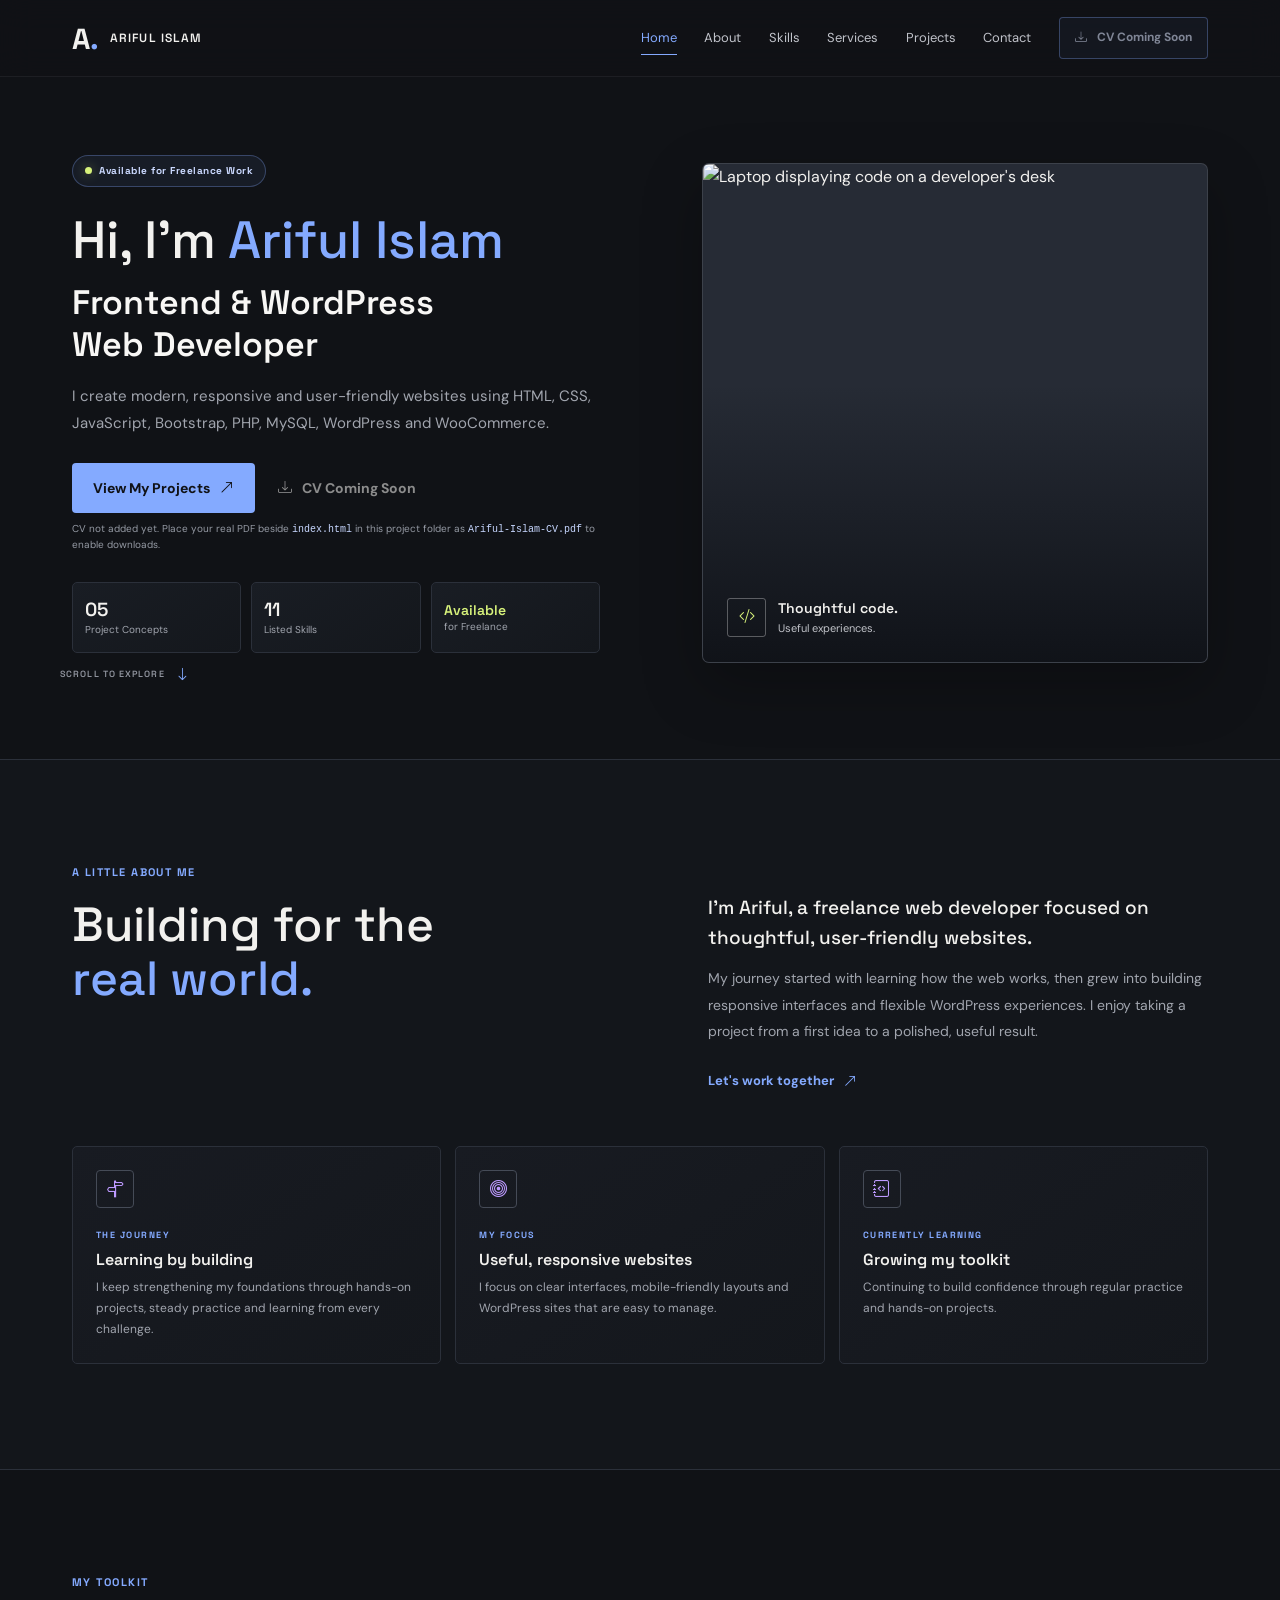
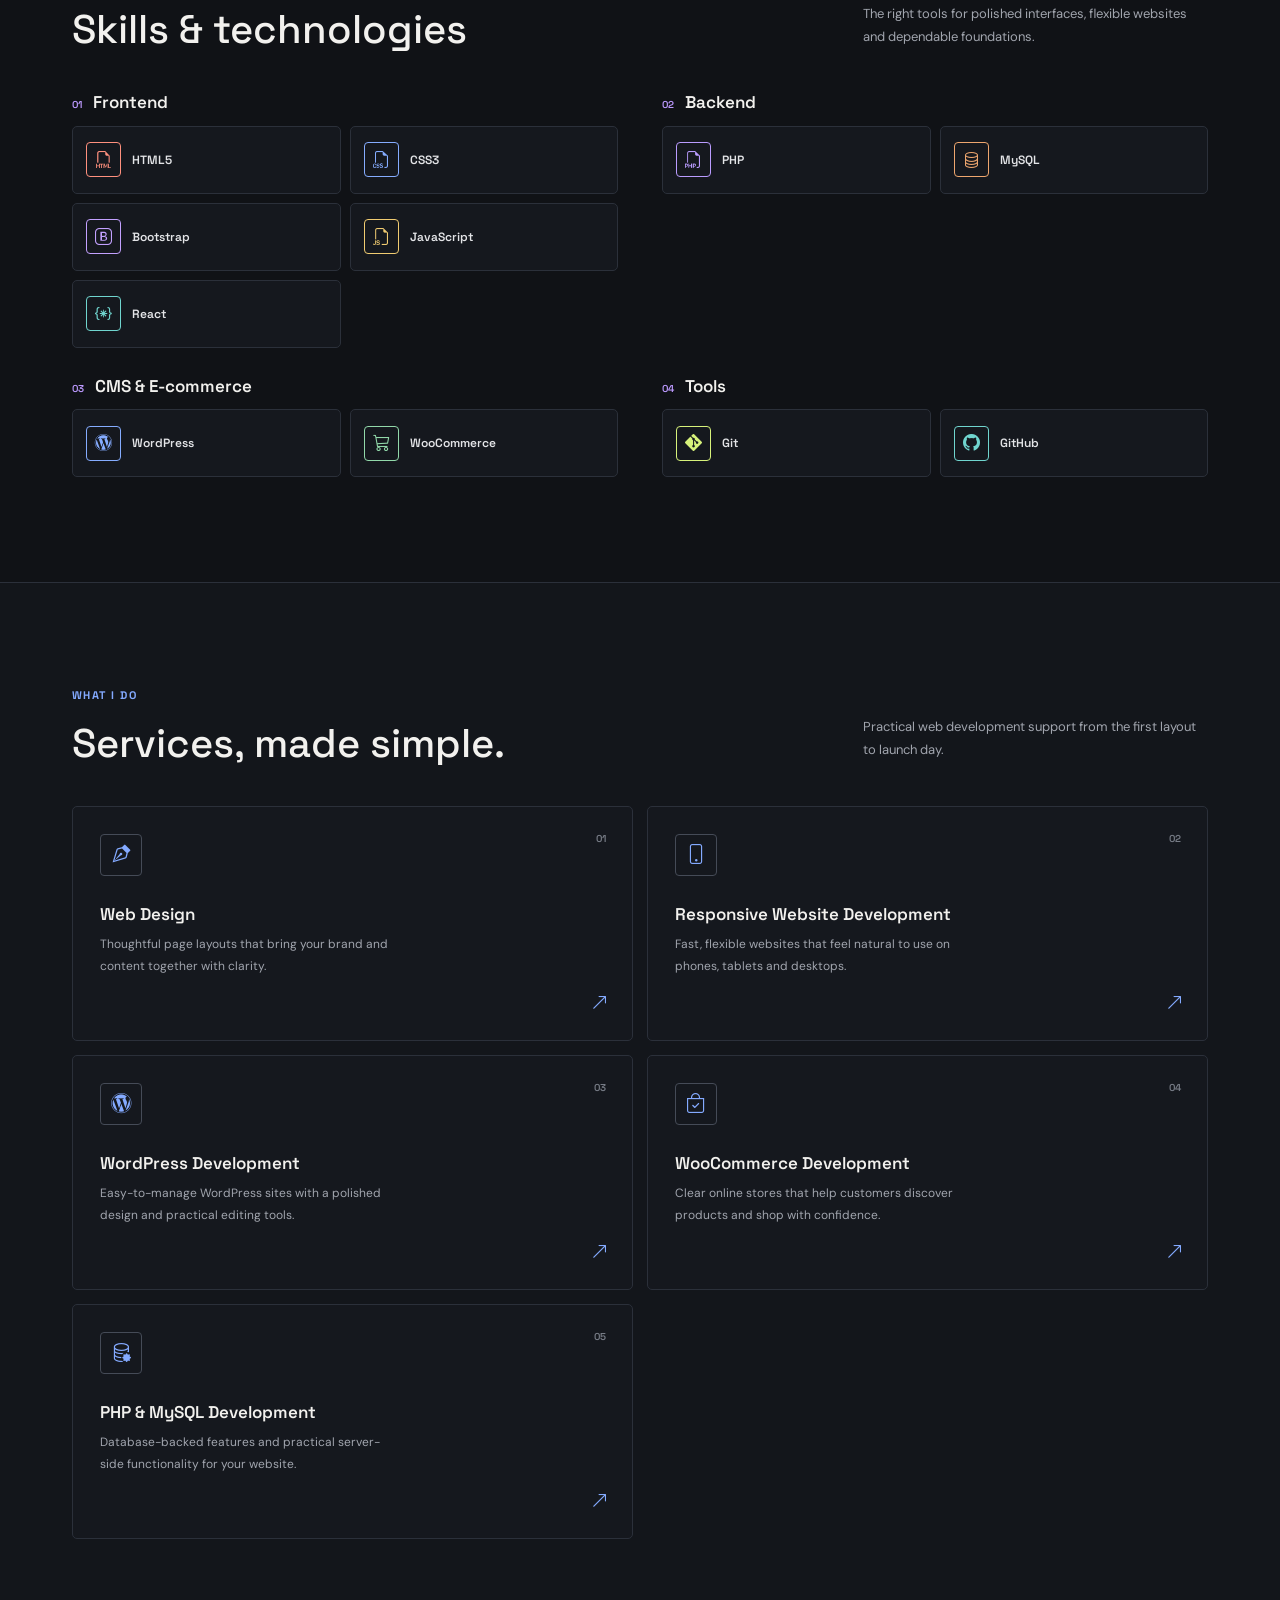
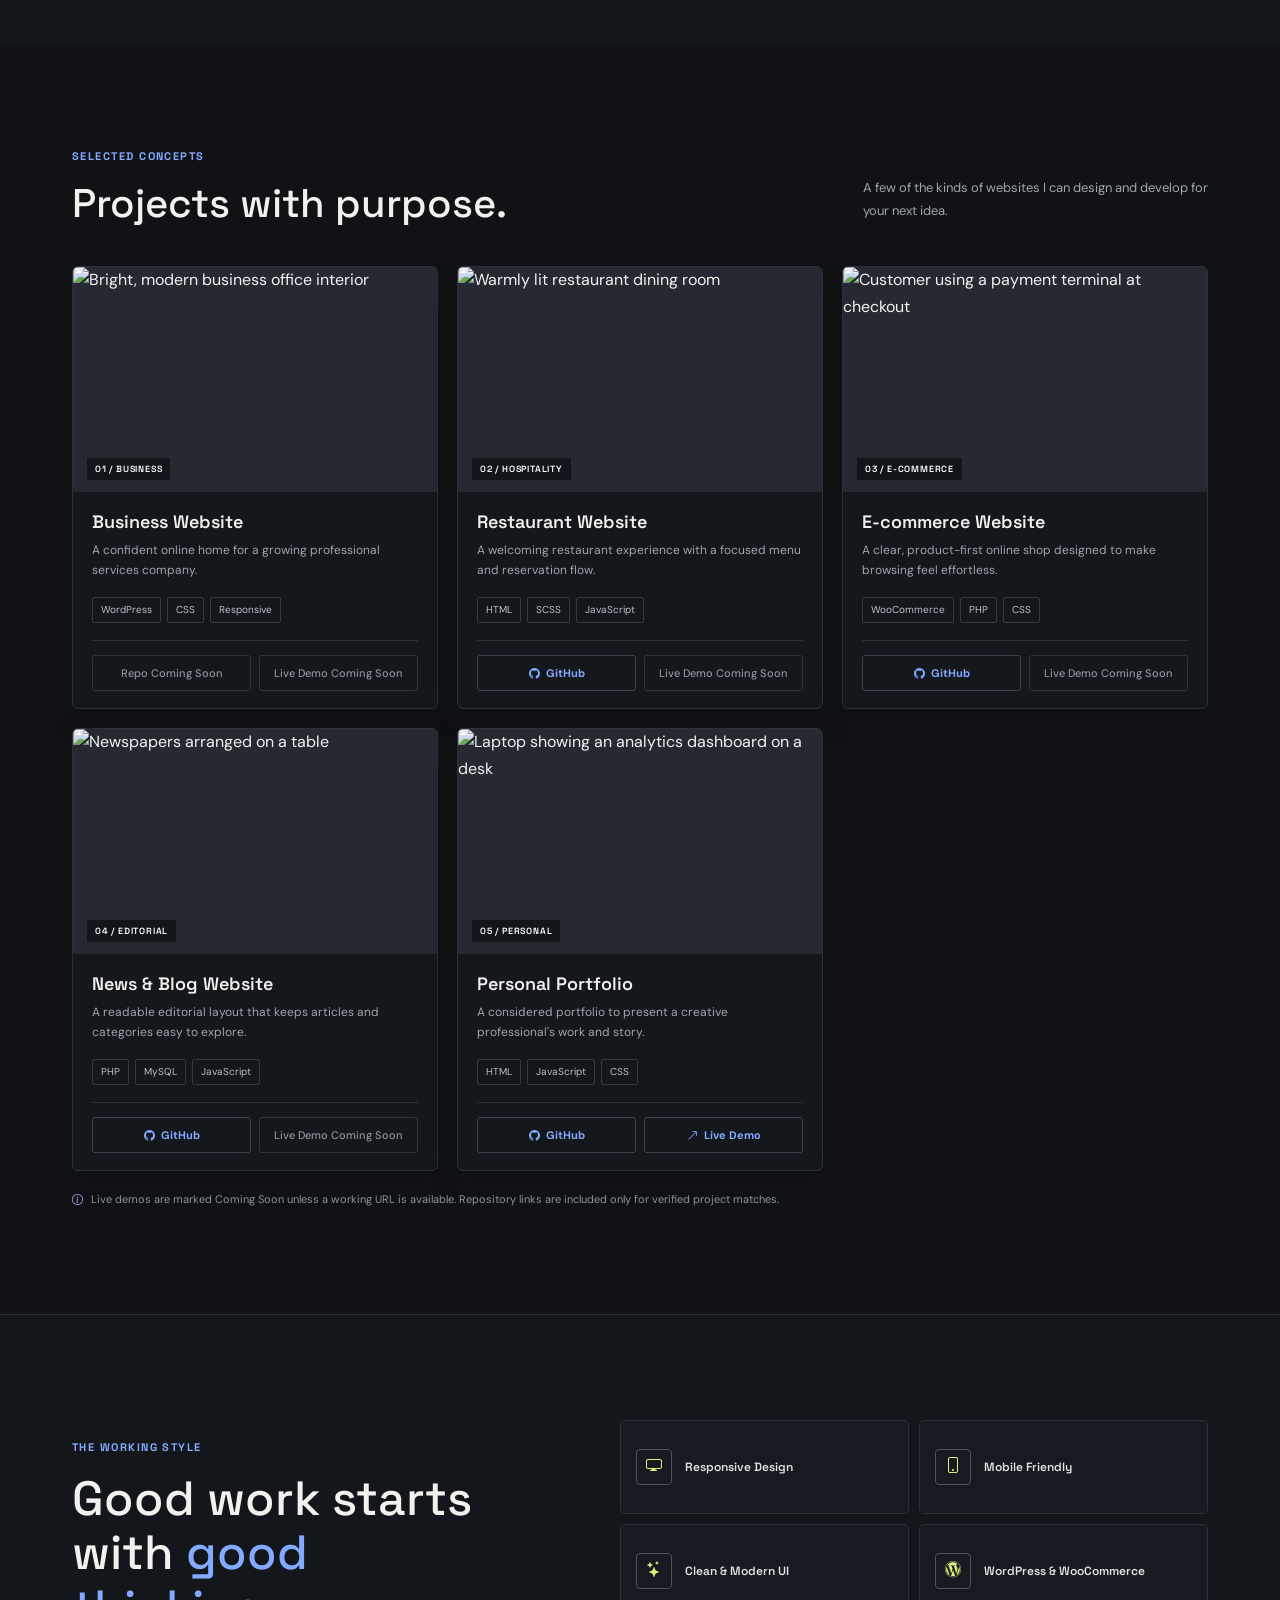
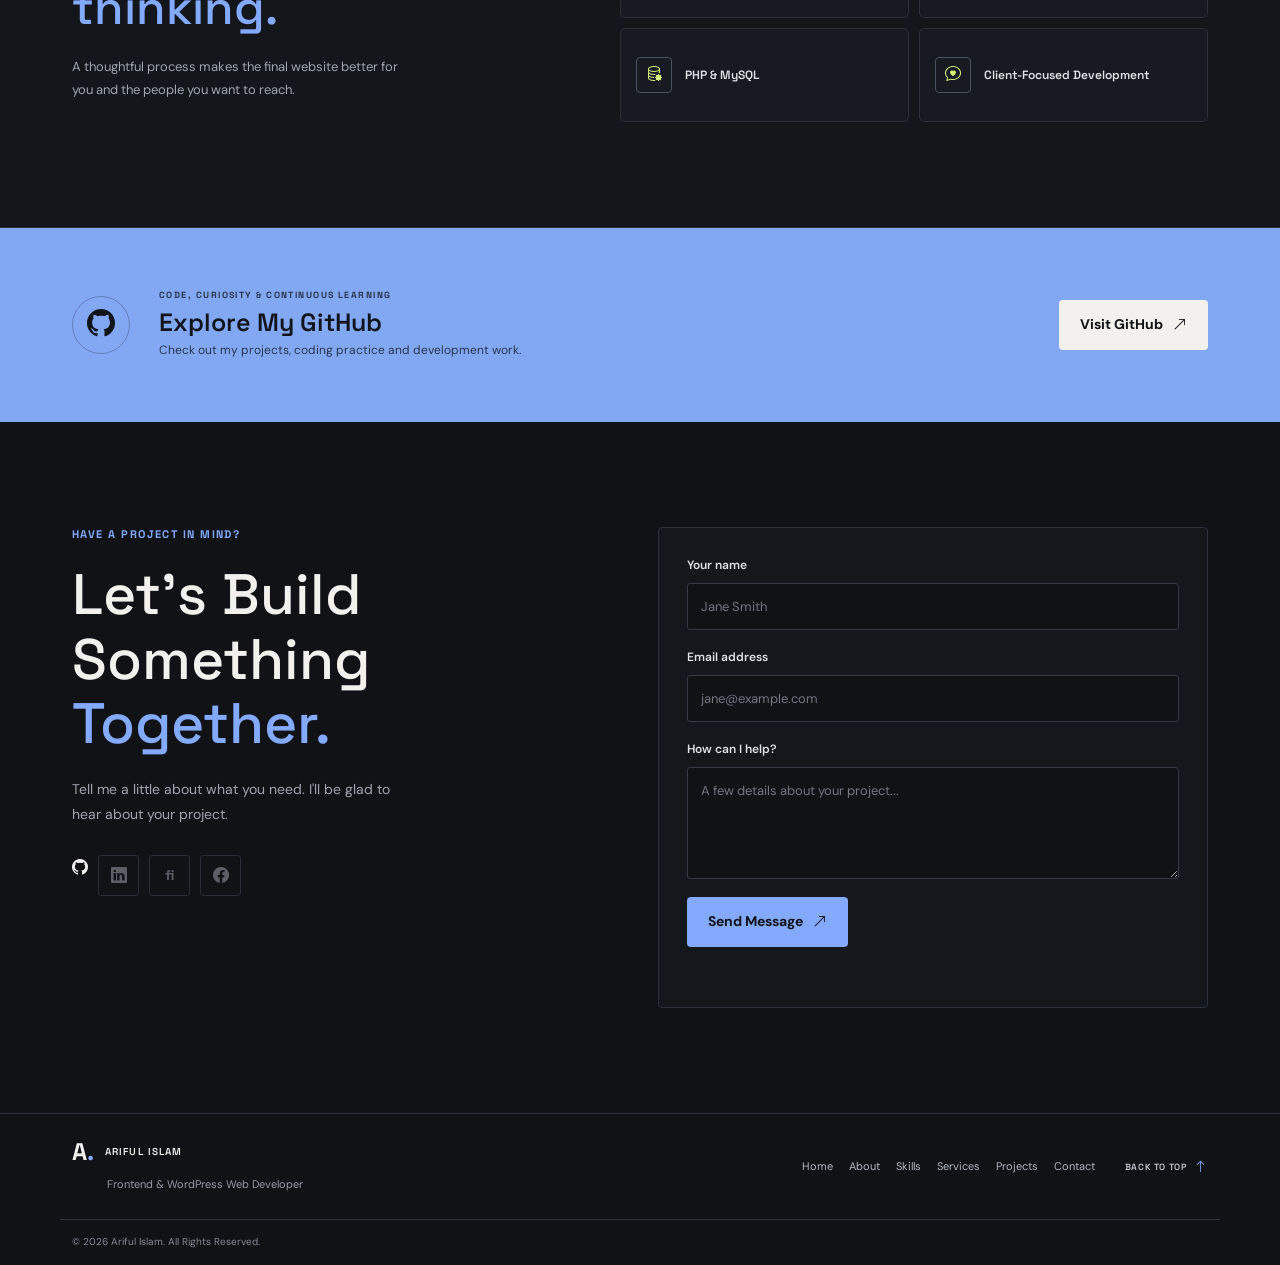
==== commit d5885e52: "Clarify CV file location" ====
--- a/index.html
+++ b/index.html
@@ -58,7 +58,7 @@
             <a class="button button-primary" href="#projects">View My Projects <i class="bi bi-arrow-up-right" aria-hidden="true"></i></a>
             <button class="button button-quiet" type="button" disabled aria-describedby="cv-note" title="Add Ariful-Islam-CV.pdf beside index.html to enable download"><i class="bi bi-download" aria-hidden="true"></i> CV Coming Soon</button>
           </div>
-          <p class="cv-note" id="cv-note">To enable downloads, add <code>Ariful-Islam-CV.pdf</code> beside <code>index.html</code>.</p>
+          <p class="cv-note" id="cv-note">CV not added yet. Place your real PDF beside <code>index.html</code> in this project folder as <code>Ariful-Islam-CV.pdf</code> to enable downloads.</p>
           <div class="hero-stats" aria-label="Portfolio overview">
             <div class="hero-stat"><strong>05</strong><span>Project Concepts</span></div>
             <div class="hero-stat"><strong>11</strong><span>Listed Skills</span></div>
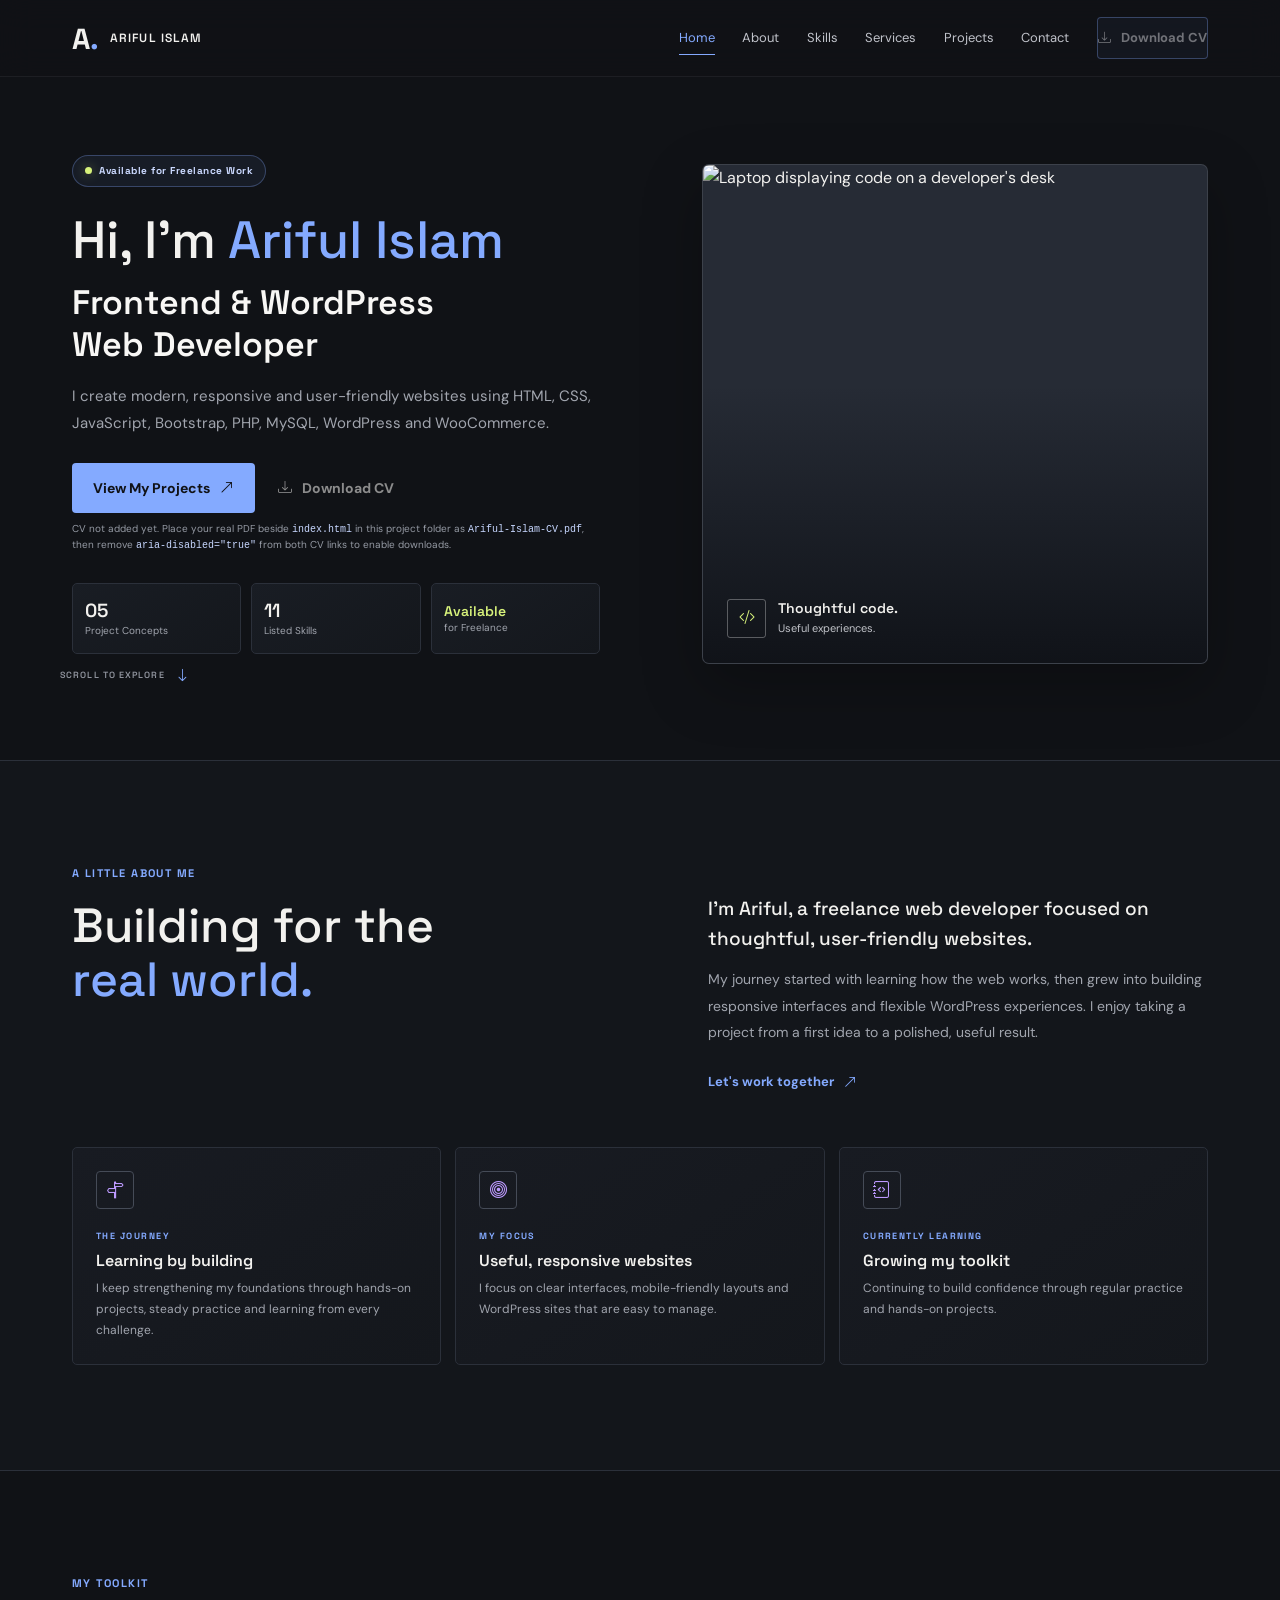
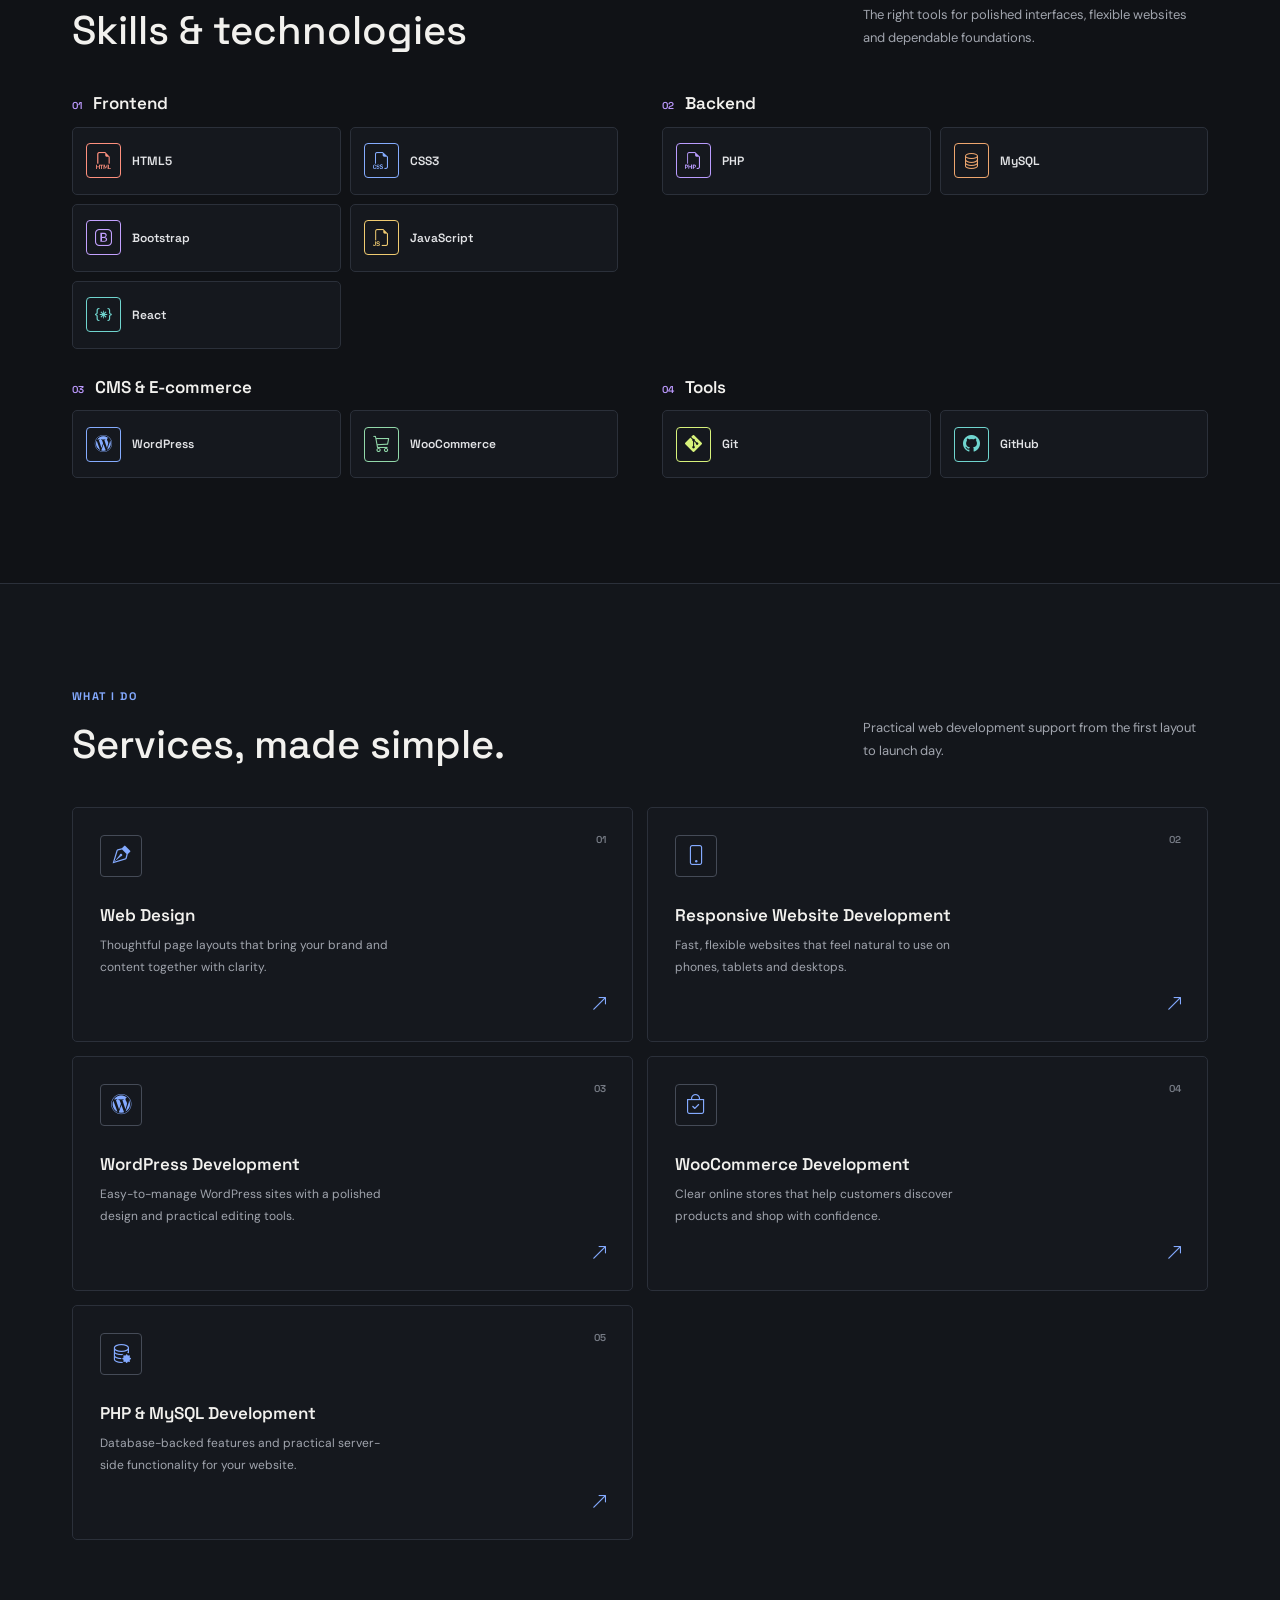
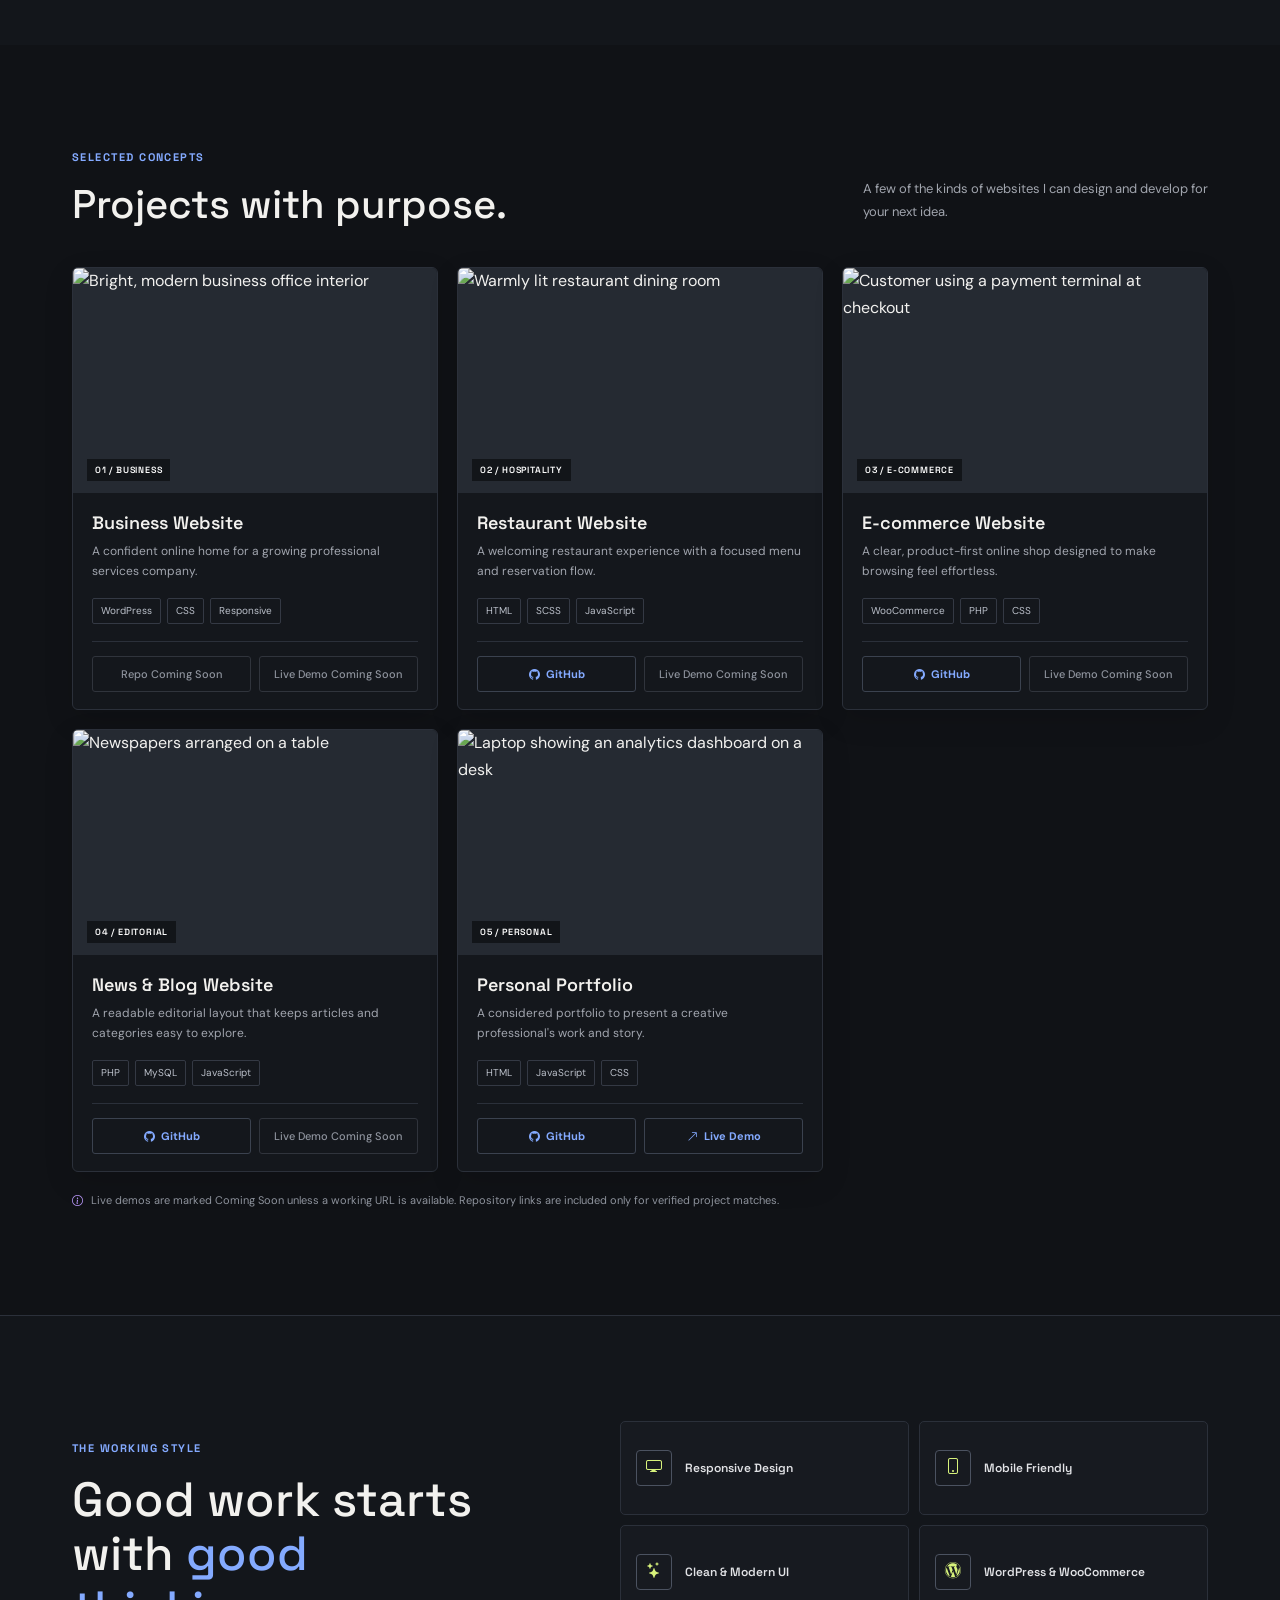
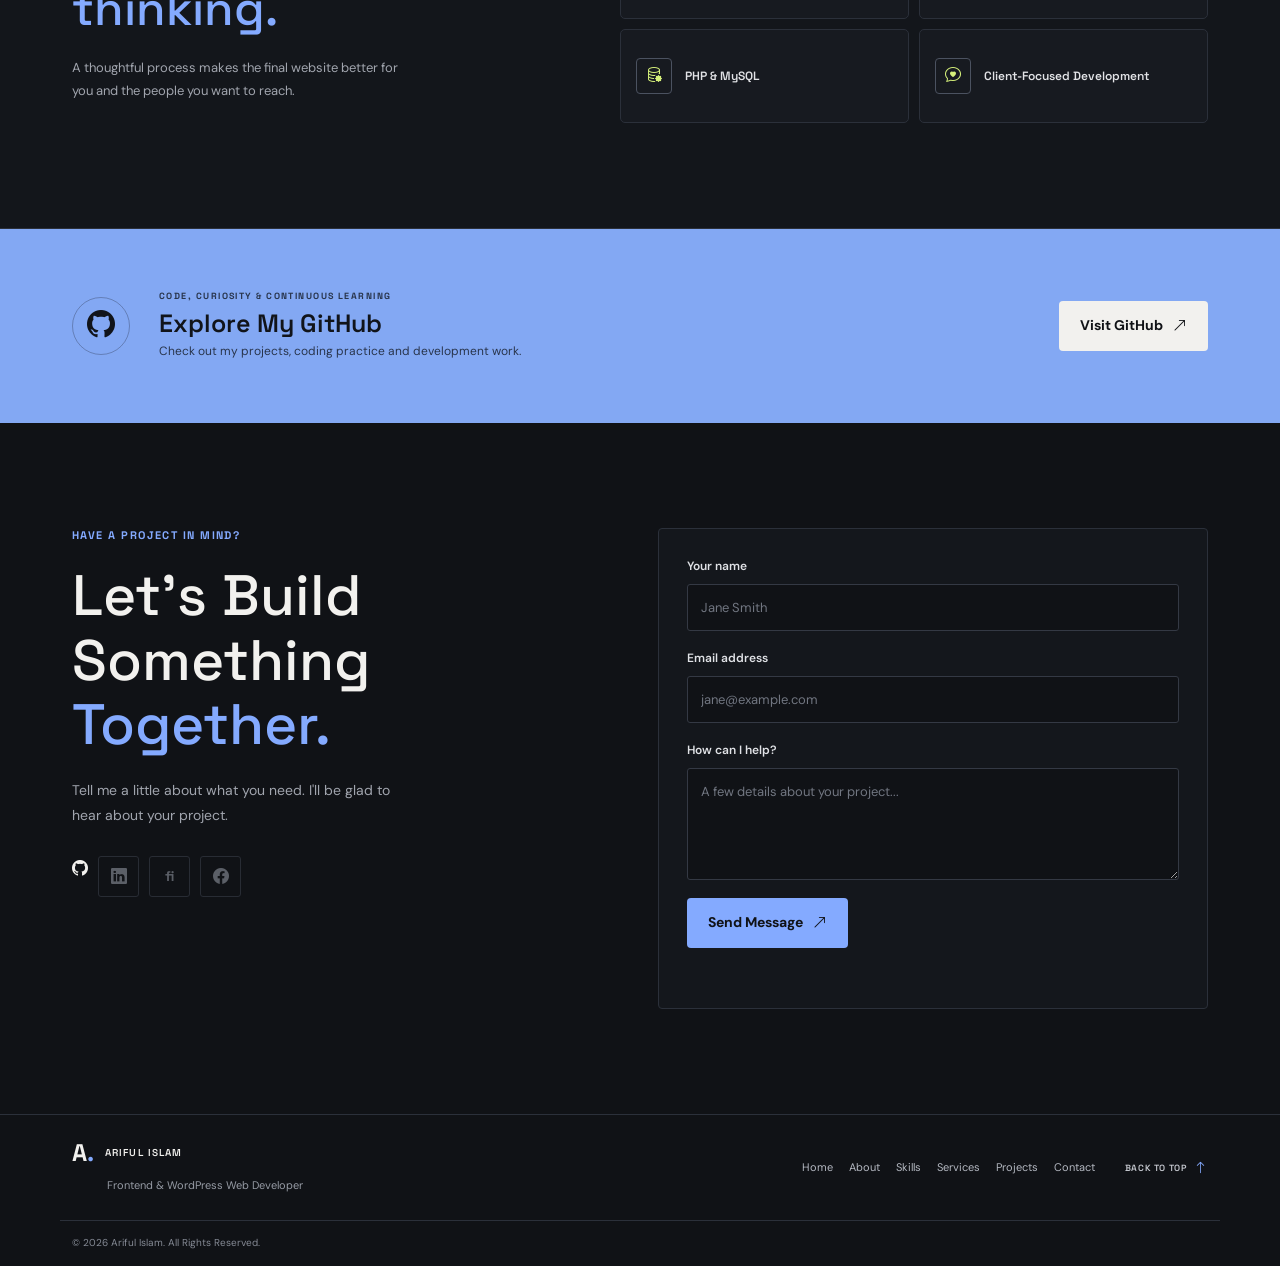
==== commit 04fdda19: "Prepare CV and contact setup" ====
--- a/index.html
+++ b/index.html
@@ -39,9 +39,9 @@
         <a href="#services">Services</a>
         <a href="#projects">Projects</a>
         <a href="#contact">Contact</a>
-        <button class="button button-small button-outline nav-cv" type="button" disabled aria-describedby="cv-note" title="Add Ariful-Islam-CV.pdf beside index.html to enable download">
-          <i class="bi bi-download" aria-hidden="true"></i> CV Coming Soon
-        </button>
+        <a class="button button-small button-outline nav-cv" href="Ariful-Islam-CV.pdf" download="Ariful-Islam-CV.pdf" data-cv-download aria-disabled="true" aria-describedby="cv-note" title="Add Ariful-Islam-CV.pdf beside index.html to enable download">
+          <i class="bi bi-download" aria-hidden="true"></i> Download CV
+        </a>
       </div>
     </nav>
   </header>
@@ -56,9 +56,9 @@
           <p class="hero-description">I create modern, responsive and user-friendly websites using HTML, CSS, JavaScript, Bootstrap, PHP, MySQL, WordPress and WooCommerce.</p>
           <div class="hero-actions">
             <a class="button button-primary" href="#projects">View My Projects <i class="bi bi-arrow-up-right" aria-hidden="true"></i></a>
-            <button class="button button-quiet" type="button" disabled aria-describedby="cv-note" title="Add Ariful-Islam-CV.pdf beside index.html to enable download"><i class="bi bi-download" aria-hidden="true"></i> CV Coming Soon</button>
-          </div>
-          <p class="cv-note" id="cv-note">CV not added yet. Place your real PDF beside <code>index.html</code> in this project folder as <code>Ariful-Islam-CV.pdf</code> to enable downloads.</p>
+            <a class="button button-quiet" href="Ariful-Islam-CV.pdf" download="Ariful-Islam-CV.pdf" data-cv-download aria-disabled="true" aria-describedby="cv-note" title="Add Ariful-Islam-CV.pdf beside index.html to enable download"><i class="bi bi-download" aria-hidden="true"></i> Download CV</a>
+          </div>
+          <p class="cv-note" id="cv-note">CV not added yet. Place your real PDF beside <code>index.html</code> in this project folder as <code>Ariful-Islam-CV.pdf</code>, then remove <code>aria-disabled="true"</code> from both CV links to enable downloads.</p>
           <div class="hero-stats" aria-label="Portfolio overview">
             <div class="hero-stat"><strong>05</strong><span>Project Concepts</span></div>
             <div class="hero-stat"><strong>11</strong><span>Listed Skills</span></div>
@@ -206,7 +206,7 @@
             <span class="social-link is-unavailable" aria-disabled="true" aria-label="Facebook profile link not added" title="Facebook profile link not added"><i class="bi bi-facebook" aria-hidden="true"></i></span>
           </div>
         </div>
-        <form class="contact-form reveal" data-recipient="" novalidate>
+        <form class="contact-form reveal" data-recipient="YOUR_EMAIL_ADDRESS" novalidate>
           <div class="form-row">
             <label for="contact-name">Your name</label>
             <input id="contact-name" name="name" type="text" placeholder="Jane Smith" autocomplete="name" aria-describedby="name-error" required>
--- a/style.css
+++ b/style.css
@@ -38,14 +38,17 @@
 .button { display: inline-flex; min-height: 50px; align-items: center; justify-content: center; gap: 10px; padding: 0 20px; border: 1px solid transparent; border-radius: 4px; cursor: pointer; font-size: 14px; font-weight: 700; transition: background .2s ease, border-color .2s ease, color .2s ease, transform .2s ease; }
 .button:hover { transform: translateY(-2px); }
 .button:disabled { transform: none; cursor: not-allowed; opacity: .55; }
+.button[aria-disabled="true"] { transform: none; cursor: not-allowed; opacity: .55; }
 .button-primary { background: var(--blue); color: #101216; }
 .button-primary:hover { background: #a6c1ff; color: #101216; }
 .button-outline { min-height: 40px; padding: 0 13px; border-color: #454a56; color: var(--text); font-size: 12px; }
 .button-outline:hover { border-color: var(--blue); color: var(--blue); }
 .nav-cv { min-height: 42px; padding-inline: 15px; border-color: rgb(132 170 255 / 60%); background: rgb(132 170 255 / 8%); color: #dce6ff; }
 .nav-cv:hover { border-color: var(--blue); background: var(--blue); color: var(--ink); }
+.nav-cv[aria-disabled="true"]:hover { border-color: rgb(132 170 255 / 60%); background: rgb(132 170 255 / 8%); color: #dce6ff; }
 .button-quiet { padding-inline: 8px; background: transparent; color: var(--text); }
 .button-quiet:hover { color: var(--blue); }
+.button-quiet[aria-disabled="true"]:hover { color: var(--text); }
 .button-light { background: var(--text); color: var(--ink); }
 .button-light:hover { background: var(--lime); color: var(--ink); }
 .button:focus-visible, a:focus-visible, .nav-toggle:focus-visible, input:focus-visible, textarea:focus-visible { outline: 2px solid var(--lime); outline-offset: 4px; }
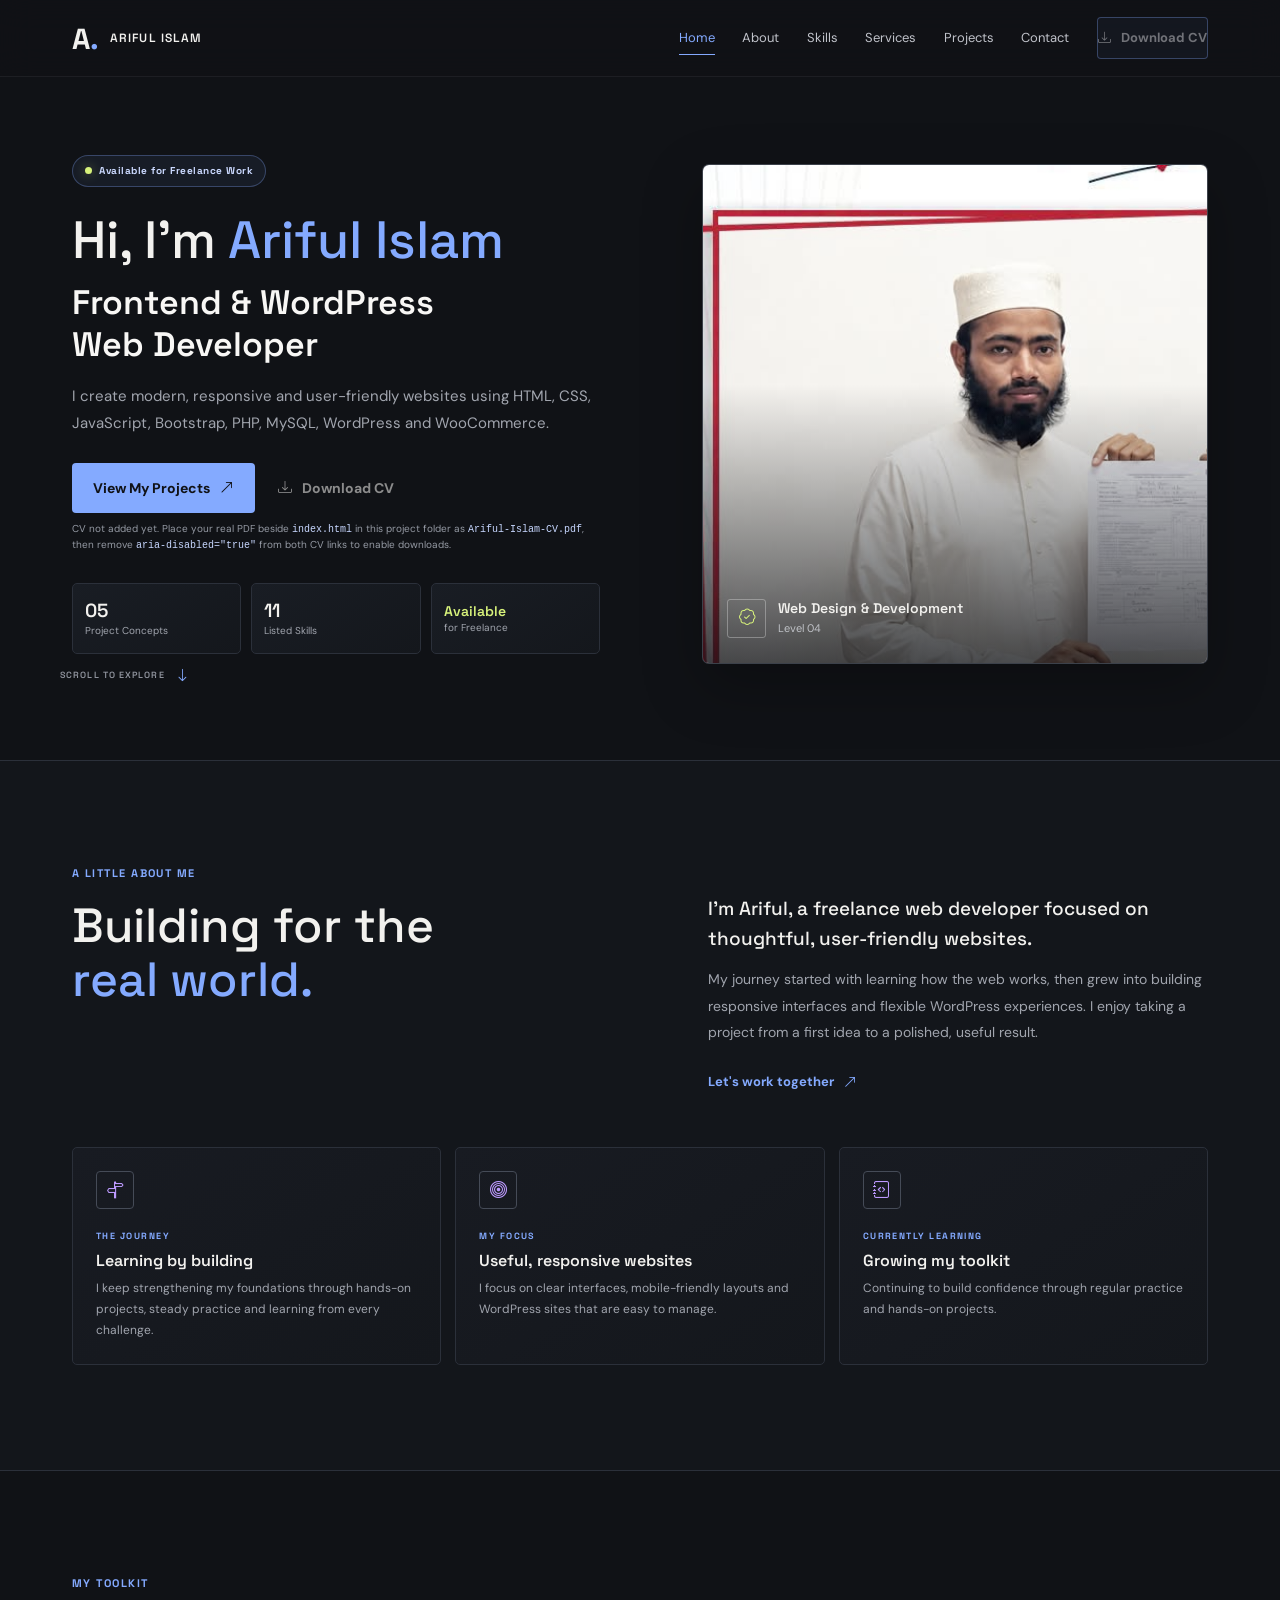
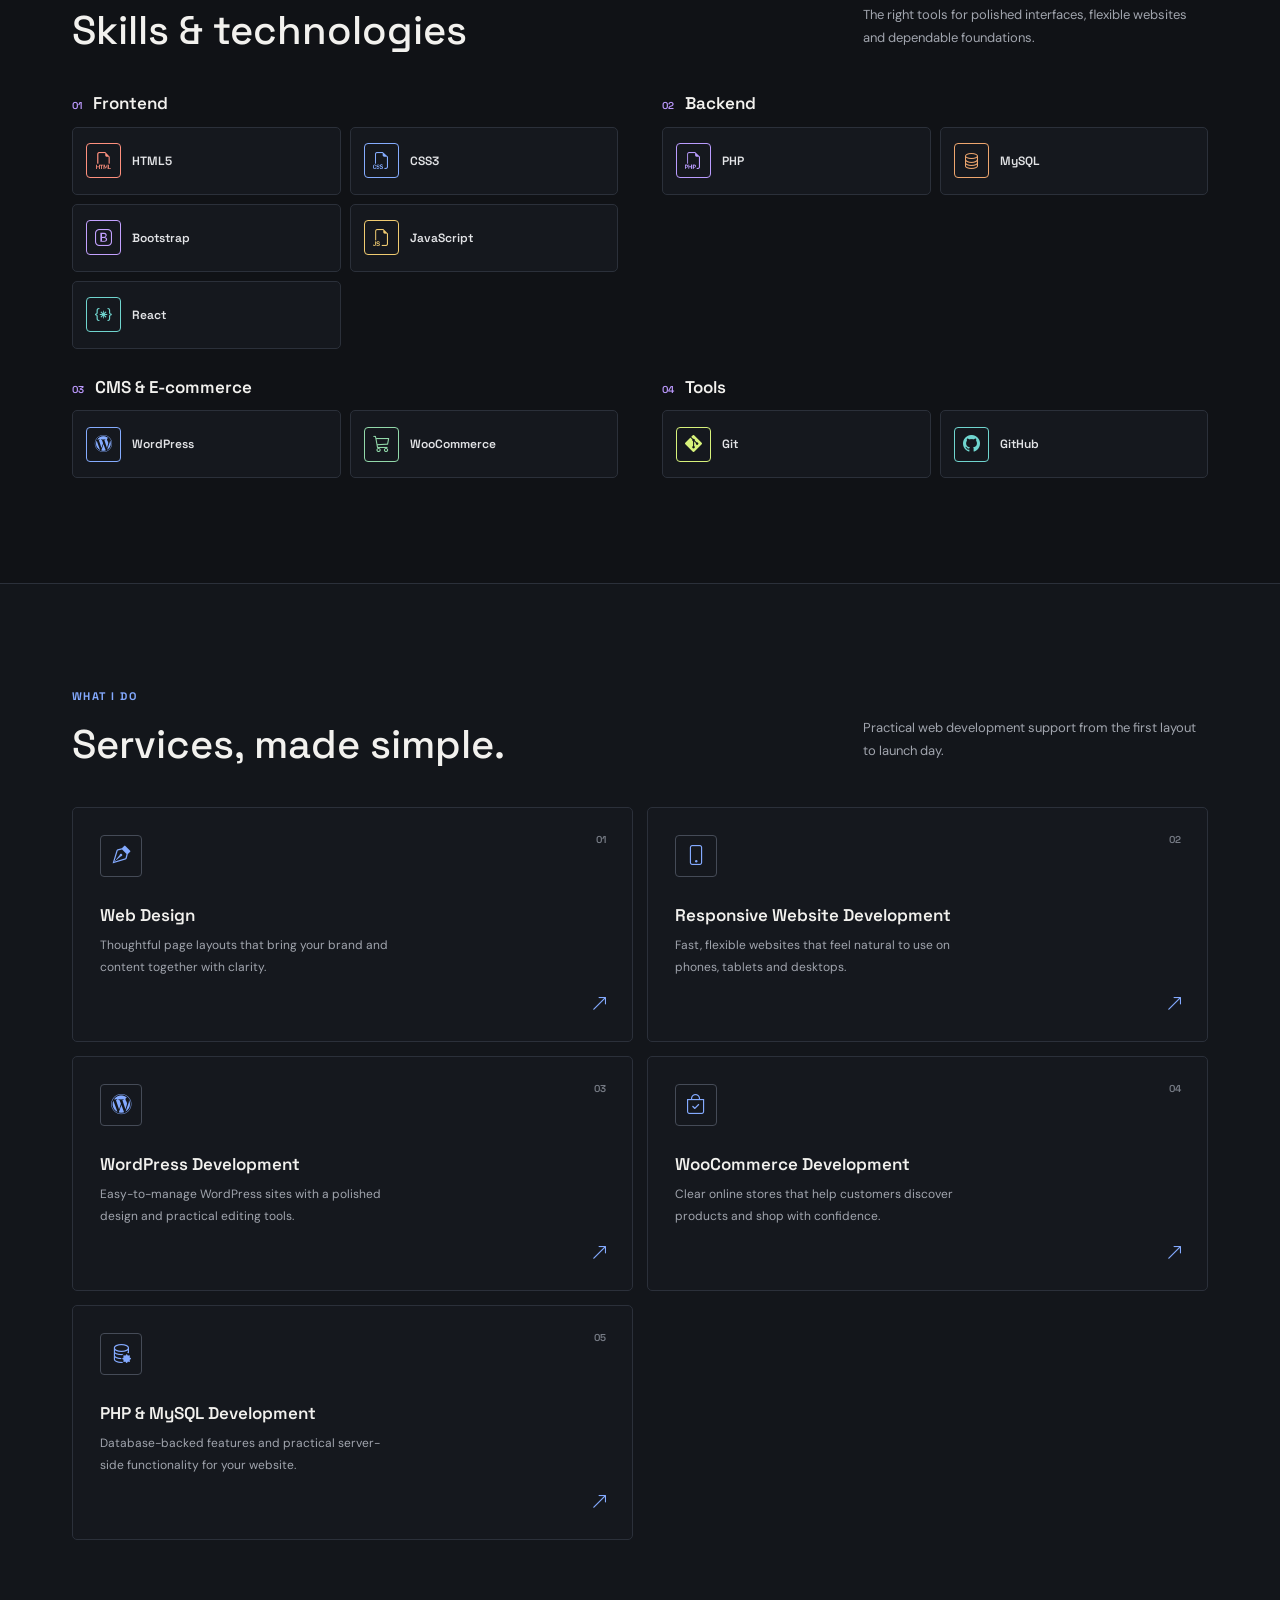
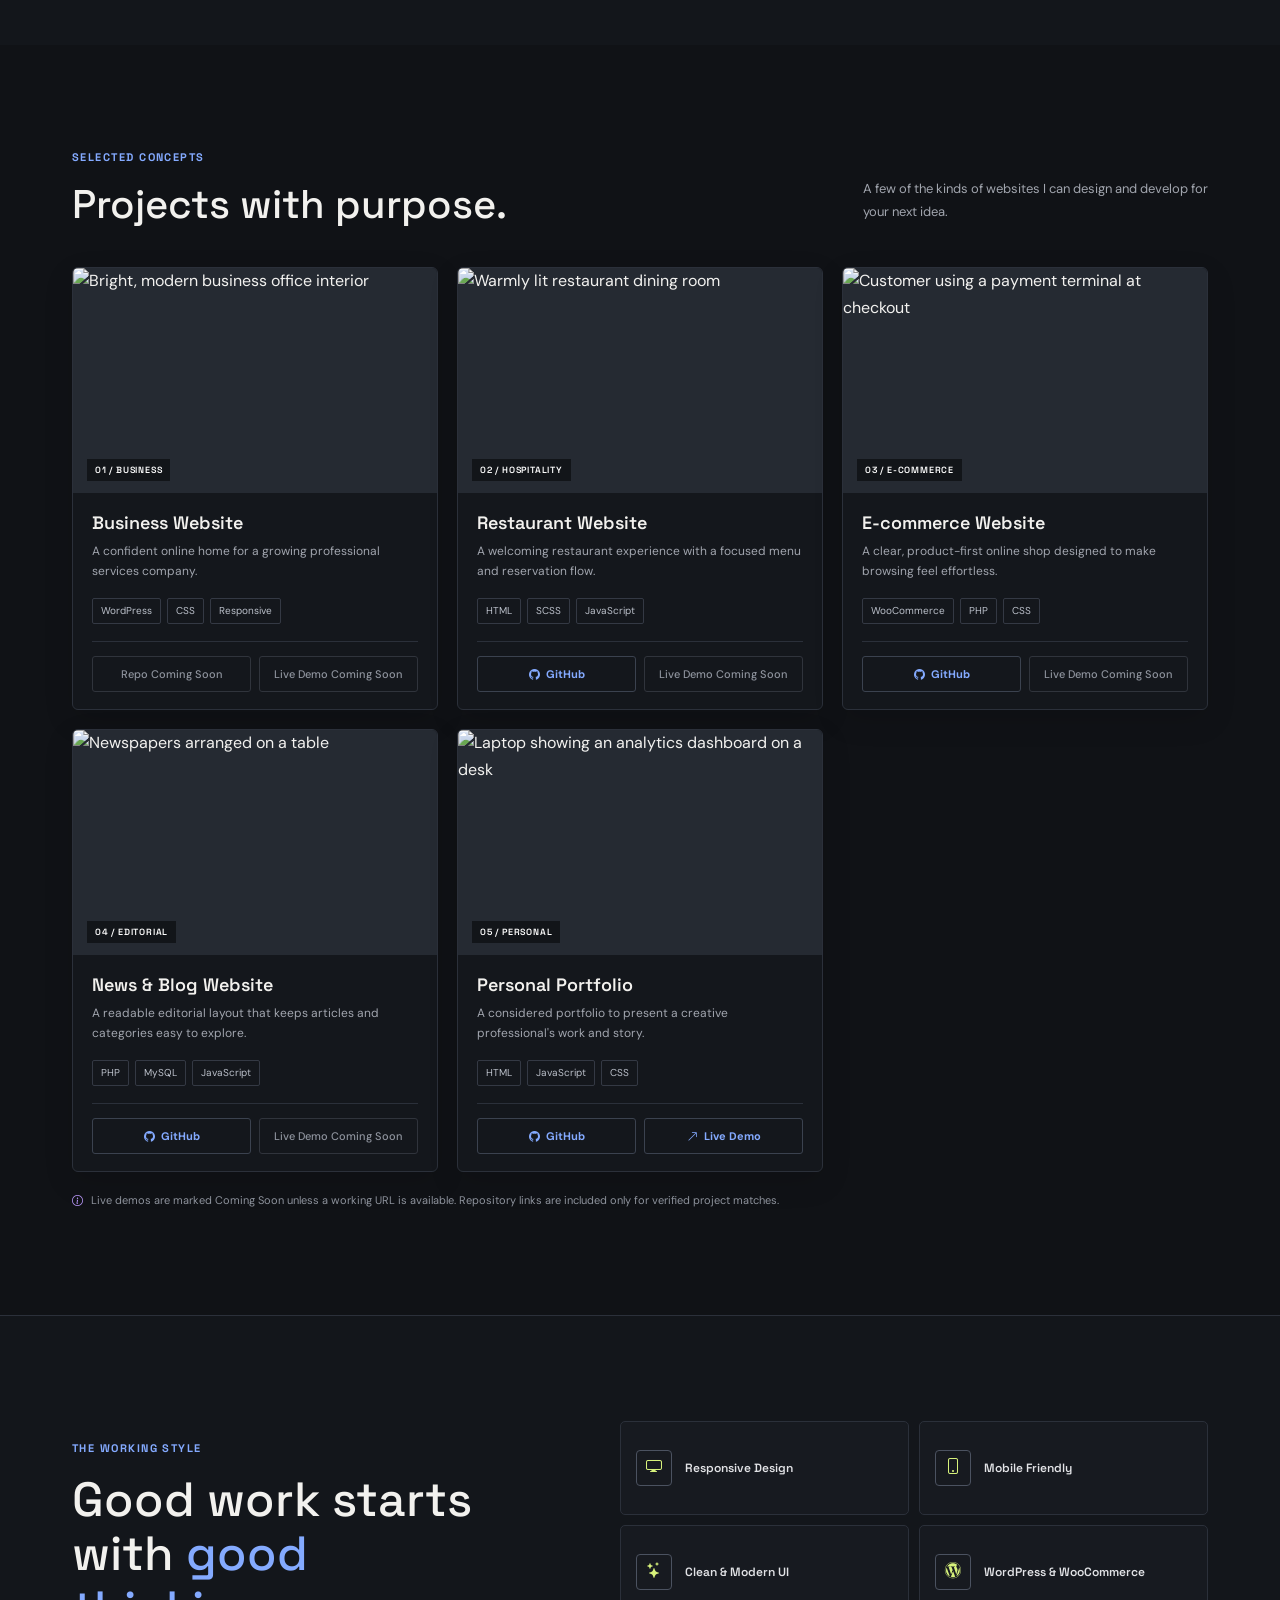
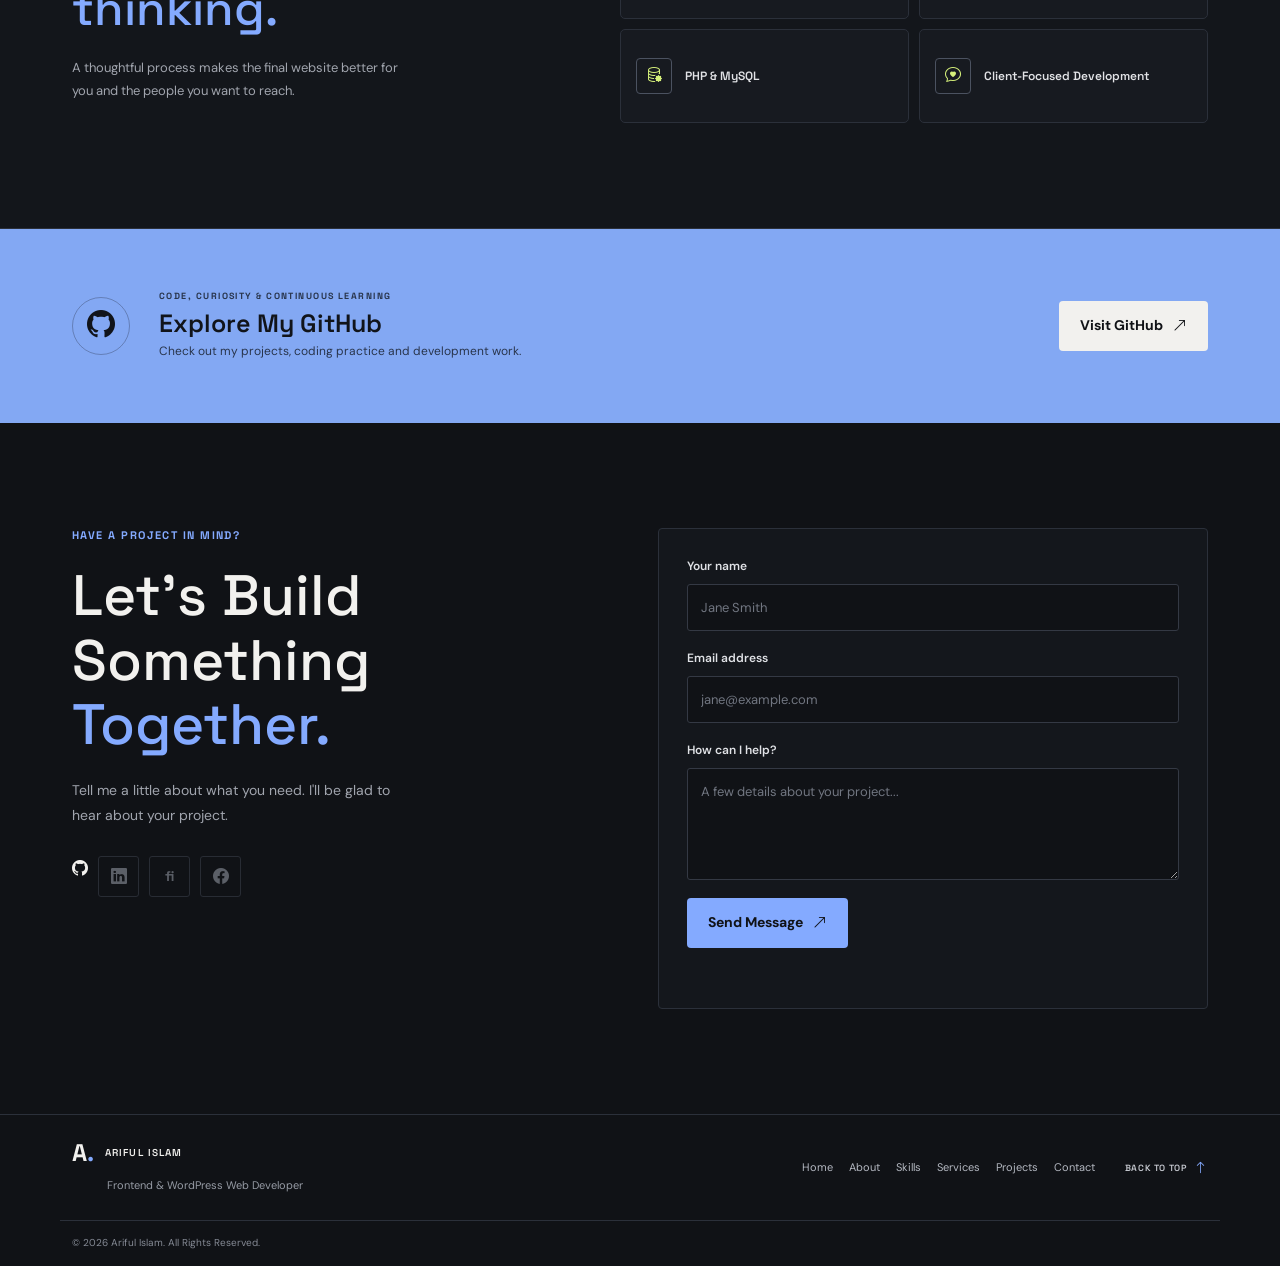
==== commit 36069ef3: "Add profile image to portfolio hero" ====
--- a/index.html
+++ b/index.html
@@ -65,10 +65,10 @@
             <div class="hero-stat"><strong>Available</strong><span>for Freelance</span></div>
           </div>
         </div>
-        <div class="hero-visual reveal" aria-label="A developer's workspace with a laptop and notebook">
-          <img src="https://images.unsplash.com/photo-1498050108023-c5249f4df085?auto=format&amp;fit=crop&amp;w=1100&amp;q=85" alt="Laptop displaying code on a developer's desk" width="1100" height="733" fetchpriority="high" decoding="async">
+        <div class="hero-visual reveal" aria-label="Ariful Islam at a certificate presentation">
+          <img src="Arifulislam(Development_certipicat).jpg" alt="Ariful Islam at a Web Design and Development for Freelancer Level 04 certificate presentation" width="1200" height="1200" fetchpriority="high" decoding="async">
           <div class="image-shade"></div>
-          <div class="hero-image-label"><span class="label-icon"><i class="bi bi-code-slash" aria-hidden="true"></i></span><span><strong>Thoughtful code.</strong><small>Useful experiences.</small></span></div>
+          <div class="hero-image-label"><span class="label-icon"><i class="bi bi-patch-check" aria-hidden="true"></i></span><span><strong>Web Design &amp; Development</strong><small>Level 04</small></span></div>
         </div>
         <a class="scroll-cue" href="#about"><span>SCROLL TO EXPLORE</span><i class="bi bi-arrow-down" aria-hidden="true"></i></a>
       </div>
--- a/style.css
+++ b/style.css
@@ -75,7 +75,7 @@
 .cv-note { margin: 8px 0 0; color: #959aa4; font-size: 10px; line-height: 1.5; }
 .cv-note code { color: #c7d7ff; font-size: inherit; }
 .hero-visual { position: relative; min-height: 450px; height: min(44vw, 500px); overflow: hidden; border: 1px solid rgb(255 255 255 / 10%); border-radius: 7px; background: #262b35; box-shadow: 0 22px 60px rgb(0 0 0 / 25%); }
-.hero-visual > img { width: 100%; height: 100%; object-fit: cover; object-position: center; filter: saturate(.75); }
+.hero-visual > img { width: 100%; height: 100%; transform: scale(2.5); transform-origin: 18% 43%; object-fit: cover; object-position: center; filter: saturate(.75); }
 .image-shade { position: absolute; inset: 0; background: linear-gradient(180deg, transparent 44%, rgb(8 10 14 / 73%) 100%); }
 .hero-image-label { position: absolute; right: 24px; bottom: 25px; left: 24px; display: flex; align-items: center; gap: 12px; }
 .label-icon { display: grid; width: 39px; height: 39px; place-items: center; border: 1px solid rgb(255 255 255 / 30%); border-radius: 3px; color: var(--lime); }
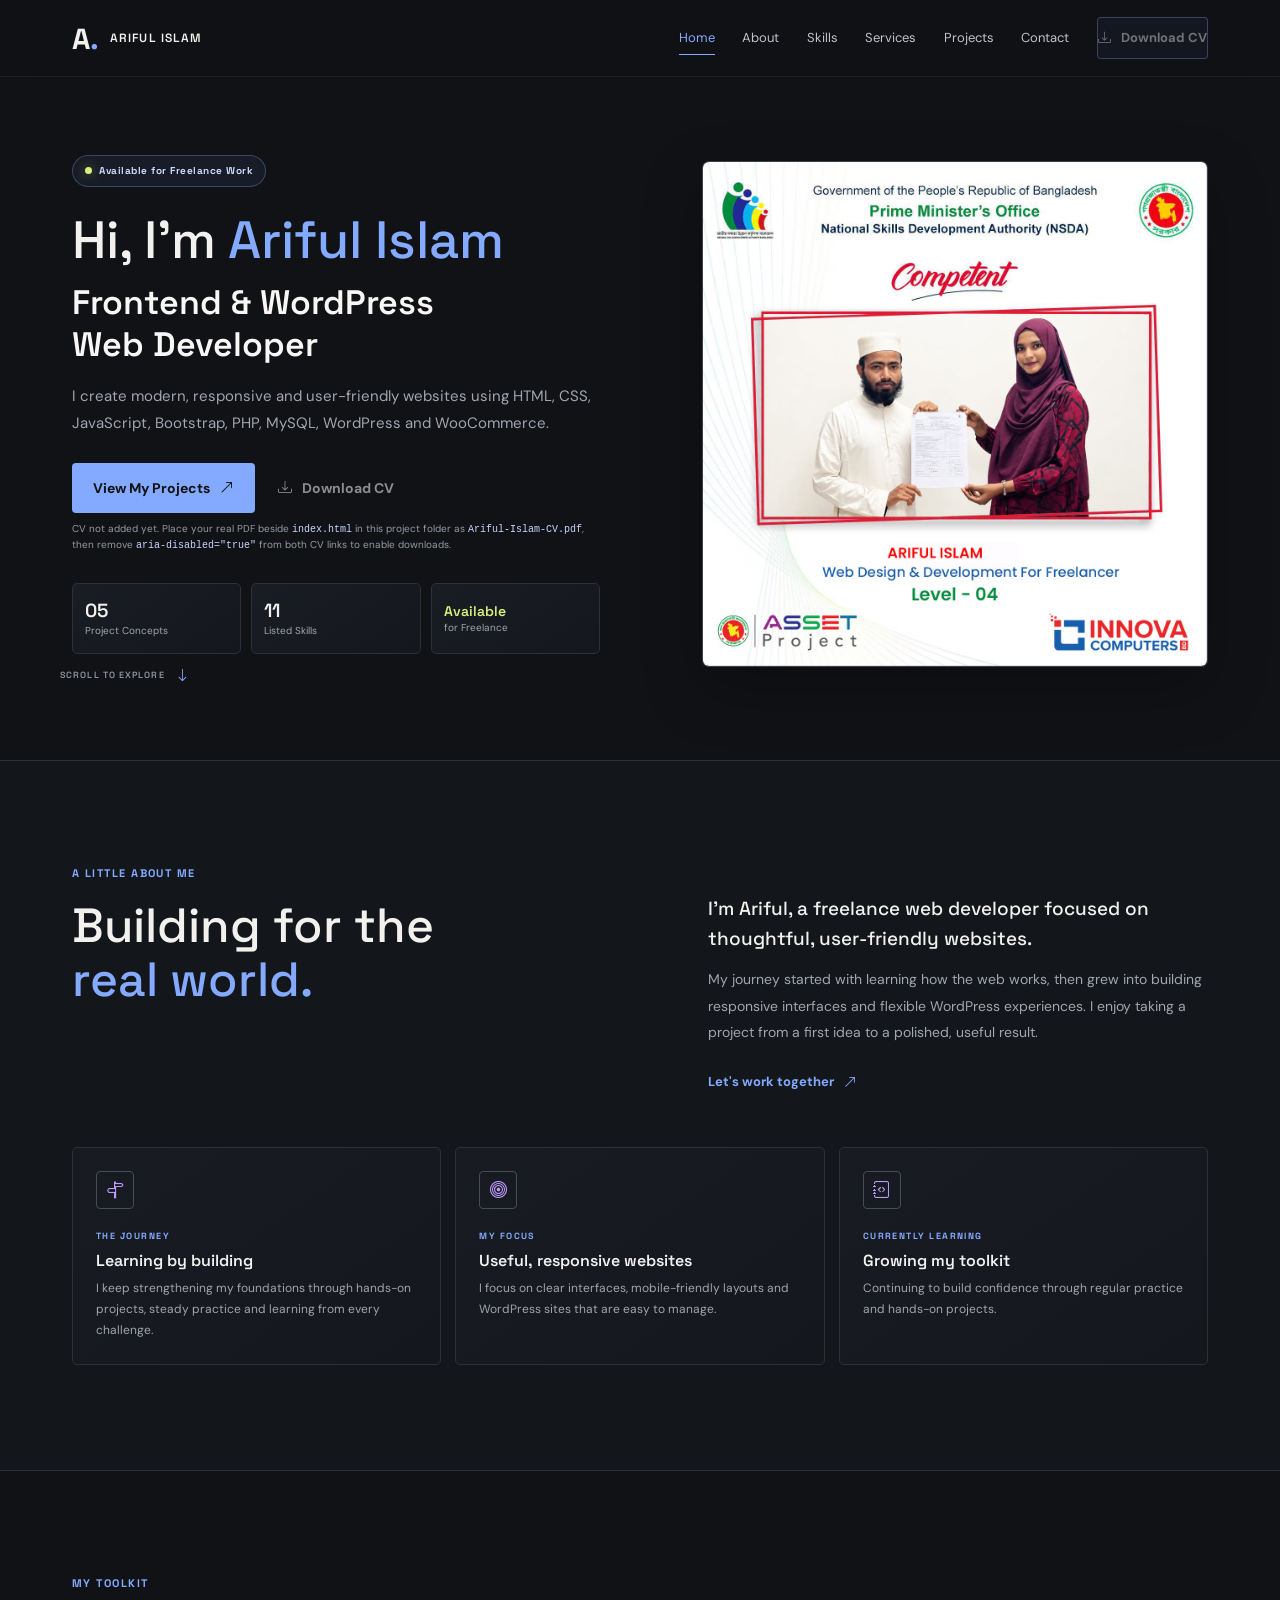
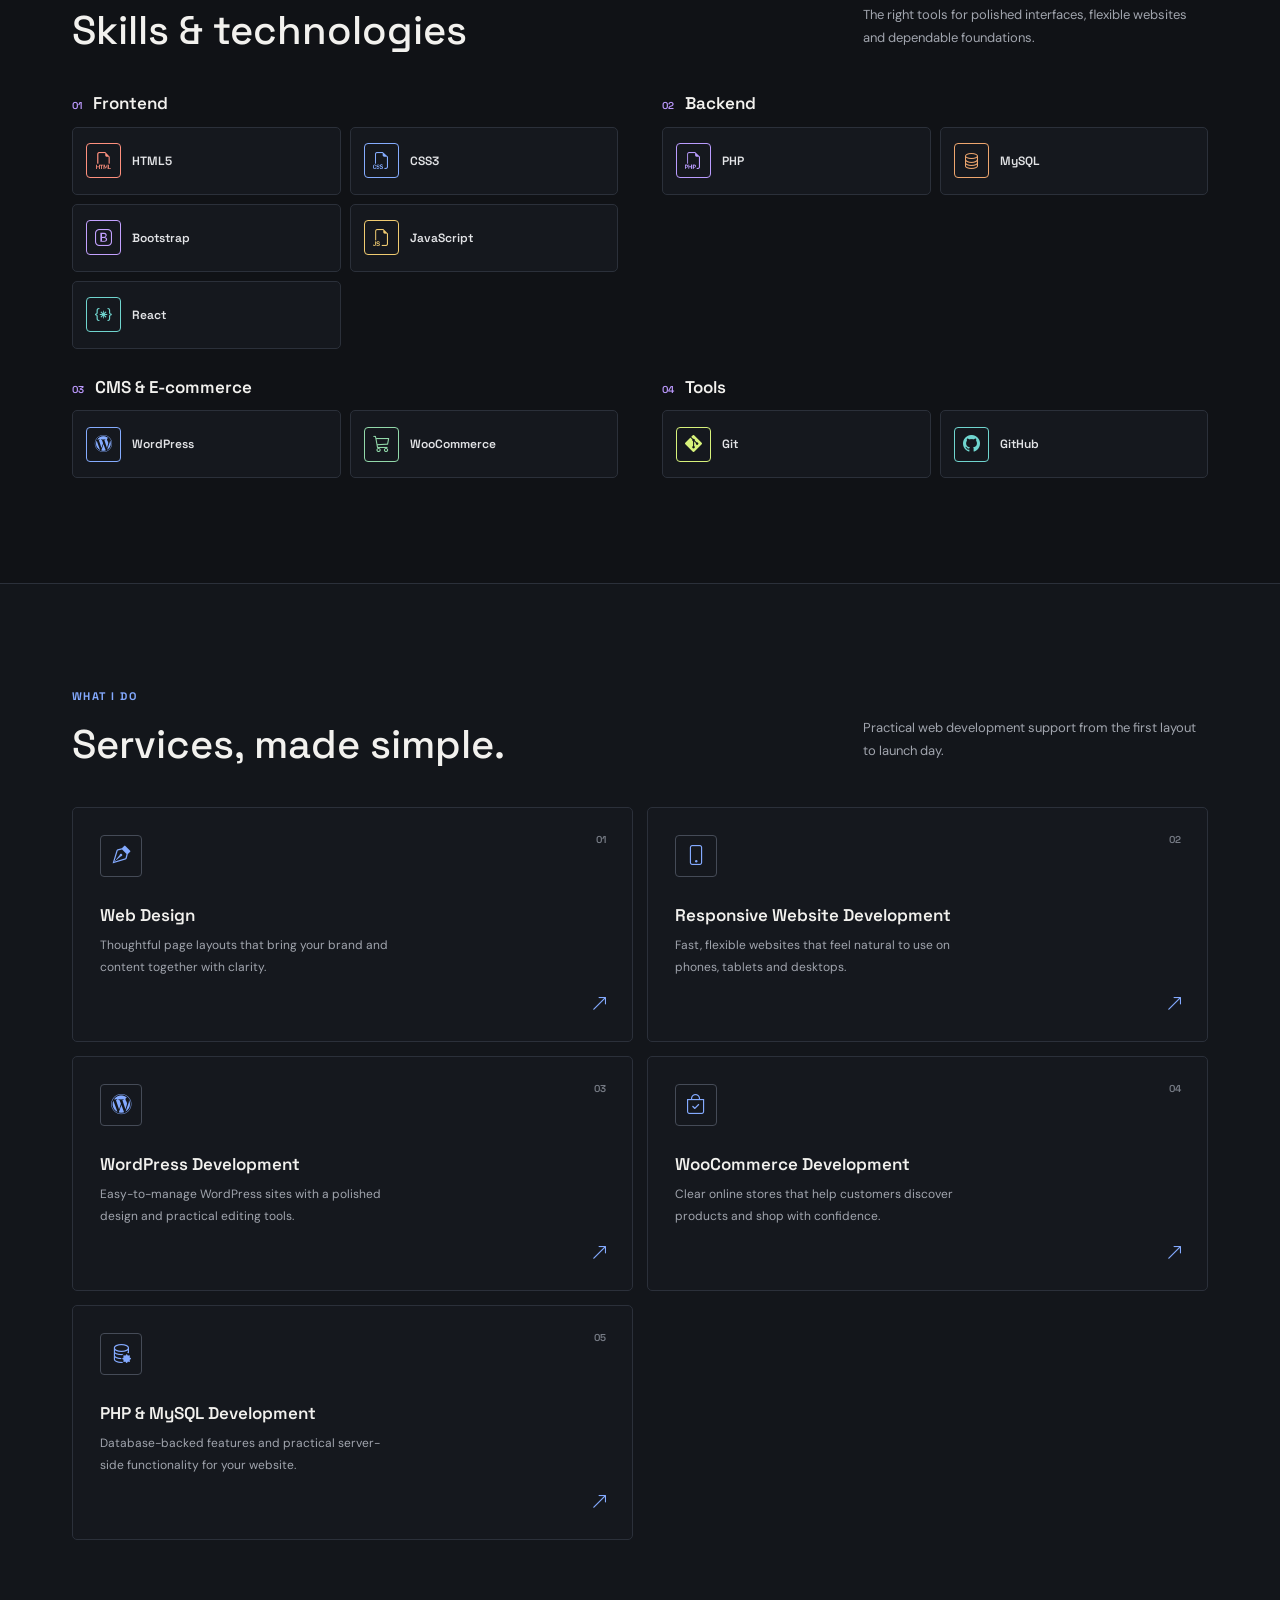
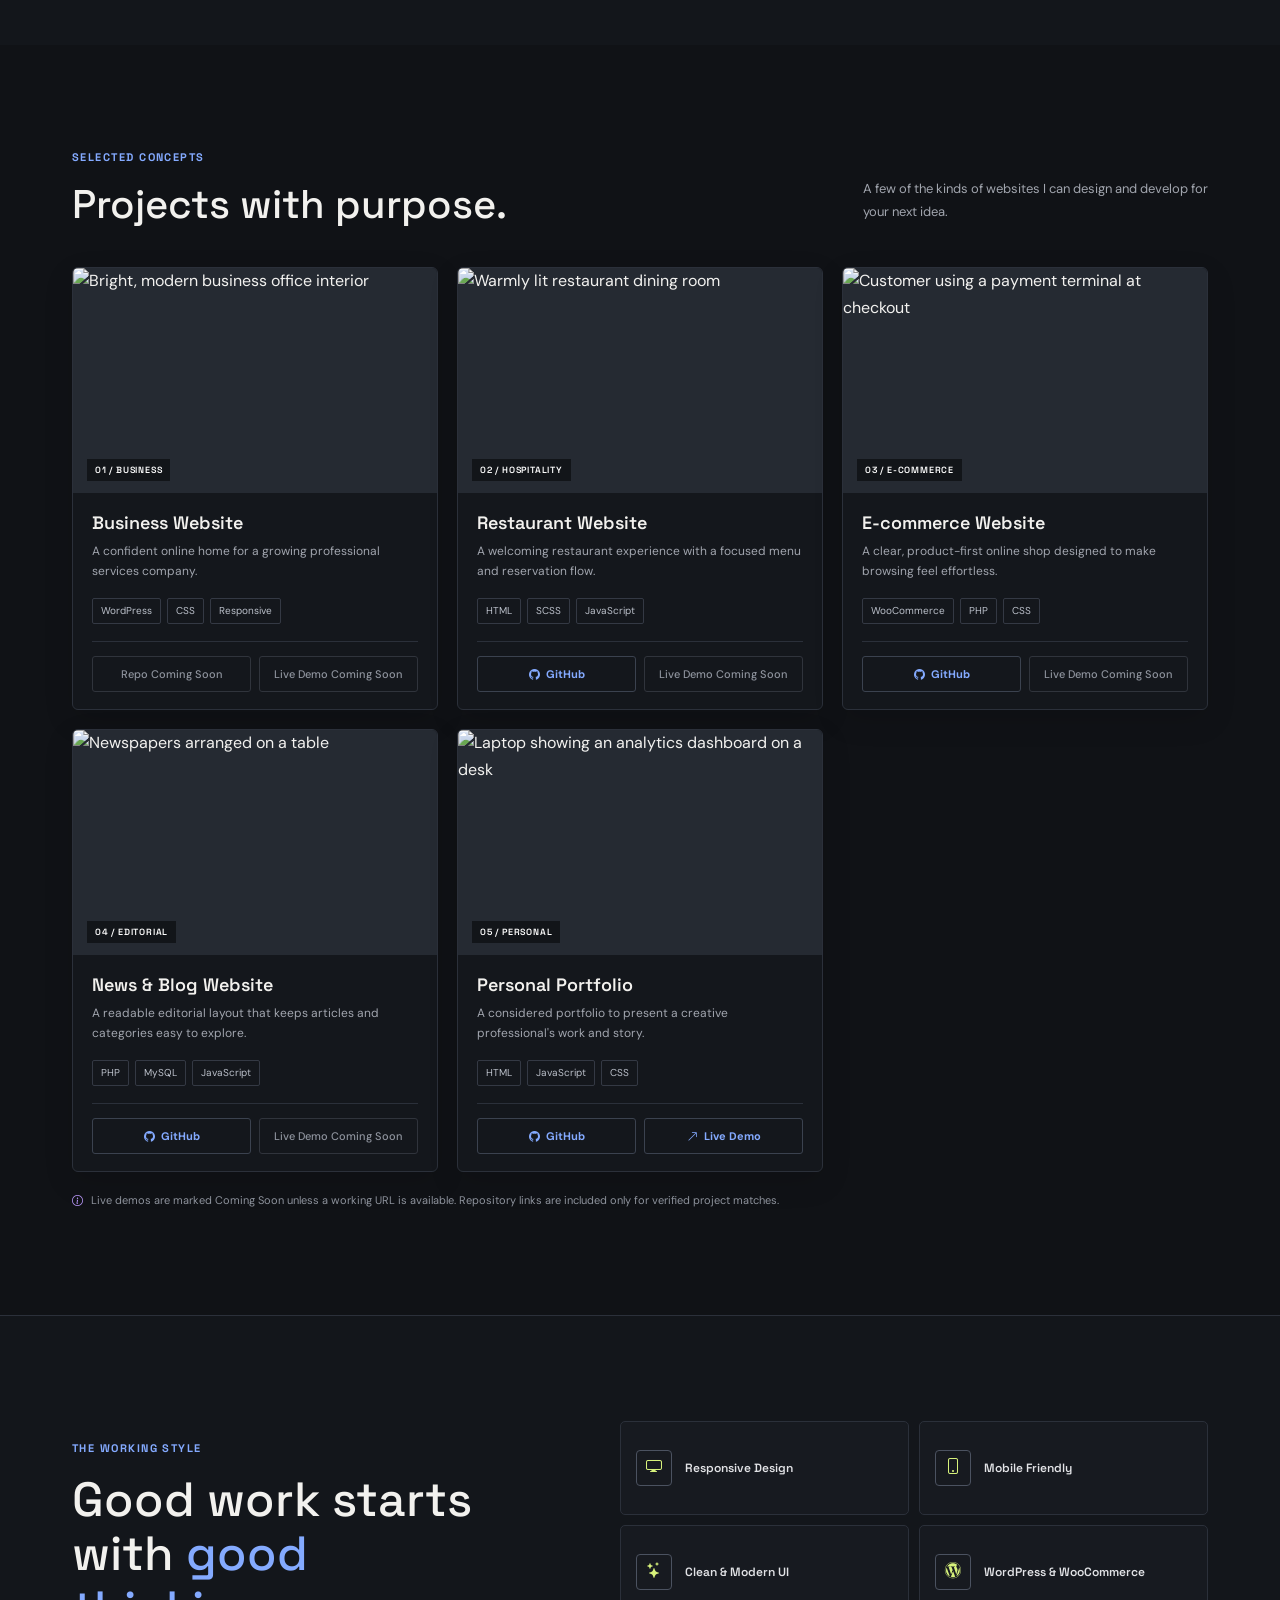
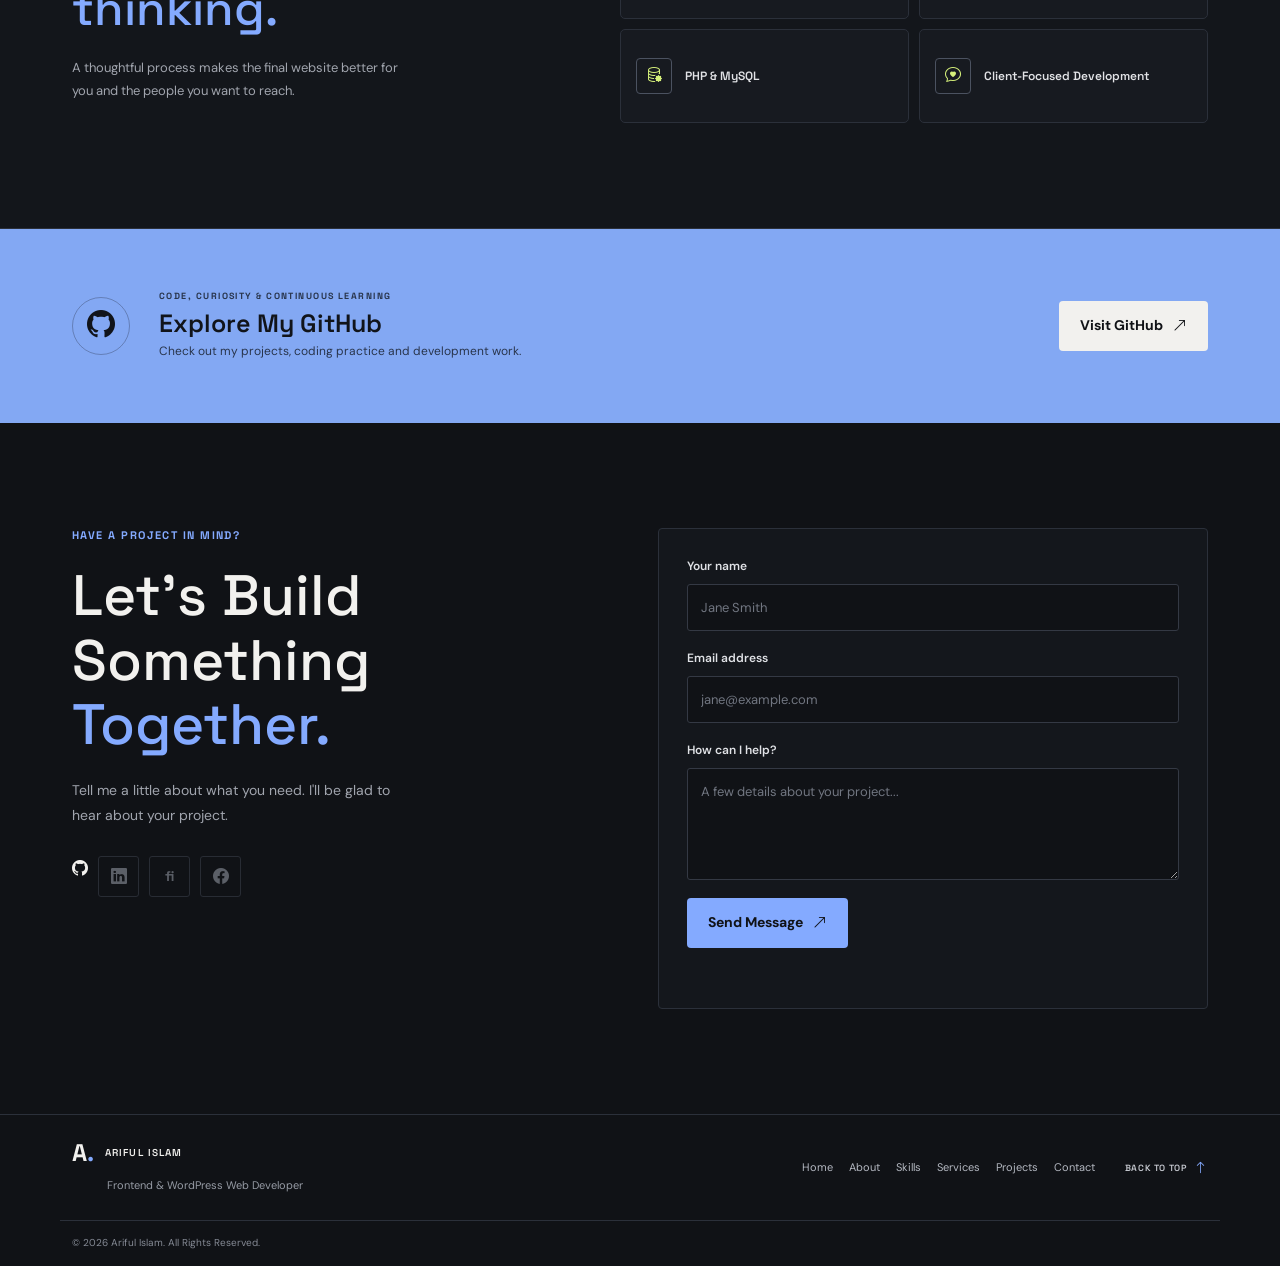
==== commit c5a0ac0a: "Show full certificate image in hero" ====
--- a/index.html
+++ b/index.html
@@ -66,9 +66,10 @@
           </div>
         </div>
         <div class="hero-visual reveal" aria-label="Ariful Islam at a certificate presentation">
-          <img src="Arifulislam(Development_certipicat).jpg" alt="Ariful Islam at a Web Design and Development for Freelancer Level 04 certificate presentation" width="1200" height="1200" fetchpriority="high" decoding="async">
-          <div class="image-shade"></div>
-          <div class="hero-image-label"><span class="label-icon"><i class="bi bi-patch-check" aria-hidden="true"></i></span><span><strong>Web Design &amp; Development</strong><small>Level 04</small></span></div>
+          <svg class="hero-image-svg" viewBox="0 0 1200 1200" role="img" aria-labelledby="certificate-title">
+            <title id="certificate-title">Full certificate presentation image showing Ariful Islam and his Level 04 Web Design and Development certificate</title>
+            <image href="Arifulislam(Development_certipicat).jpg" x="0" y="0" width="1200" height="1200" preserveAspectRatio="xMidYMid meet" />
+          </svg>
         </div>
         <a class="scroll-cue" href="#about"><span>SCROLL TO EXPLORE</span><i class="bi bi-arrow-down" aria-hidden="true"></i></a>
       </div>
--- a/style.css
+++ b/style.css
@@ -74,14 +74,8 @@
 .hero-stat span { color: var(--muted); font-size: 10px; line-height: 1.4; }
 .cv-note { margin: 8px 0 0; color: #959aa4; font-size: 10px; line-height: 1.5; }
 .cv-note code { color: #c7d7ff; font-size: inherit; }
-.hero-visual { position: relative; min-height: 450px; height: min(44vw, 500px); overflow: hidden; border: 1px solid rgb(255 255 255 / 10%); border-radius: 7px; background: #262b35; box-shadow: 0 22px 60px rgb(0 0 0 / 25%); }
-.hero-visual > img { width: 100%; height: 100%; transform: scale(2.5); transform-origin: 18% 43%; object-fit: cover; object-position: center; filter: saturate(.75); }
-.image-shade { position: absolute; inset: 0; background: linear-gradient(180deg, transparent 44%, rgb(8 10 14 / 73%) 100%); }
-.hero-image-label { position: absolute; right: 24px; bottom: 25px; left: 24px; display: flex; align-items: center; gap: 12px; }
-.label-icon { display: grid; width: 39px; height: 39px; place-items: center; border: 1px solid rgb(255 255 255 / 30%); border-radius: 3px; color: var(--lime); }
-.hero-image-label strong, .hero-image-label small { display: block; }
-.hero-image-label strong { font: 600 14px var(--font-display); }
-.hero-image-label small { margin-top: 2px; color: #c0c2c8; font-size: 11px; }
+.hero-visual { position: relative; min-height: 0; height: auto; aspect-ratio: 1; overflow: hidden; border: 1px solid rgb(255 255 255 / 10%); border-radius: 7px; background: #262b35; box-shadow: 0 22px 60px rgb(0 0 0 / 25%); }
+.hero-image-svg { display: block; width: 100%; height: 100%; }
 .scroll-cue { position: absolute; bottom: 0; left: 0; display: flex; align-items: center; gap: 10px; color: #90949e; font: 600 9px var(--font-display); letter-spacing: 1.1px; }
 .scroll-cue i { color: var(--blue); font-size: 14px; }
 
@@ -211,7 +205,6 @@
   .primary-nav > a { font-size: 12px; }
   .nav-cv { padding-inline: 9px; }
   .hero-grid { gap: 6%; }
-  .hero-visual { min-height: 390px; }
   .skill-groups { gap: 24px; }
   .skill-item { gap: 9px; padding: 10px; font-size: 11px; }
   .skill-icon { width: 32px; height: 32px; }
@@ -238,7 +231,6 @@
   .hero-stat { min-height: 67px; padding: 9px; }
   .hero-stat strong { font-size: 17px; }
   .hero-stat:last-child strong { font-size: 13px; }
-  .hero-visual { min-height: 310px; height: 62vw; max-height: 420px; }
   .scroll-cue { position: static; margin-top: -13px; }
   .section-pad { padding: 76px 0; }
   .about-grid, .why-grid, .contact-grid { grid-template-columns: 1fr; gap: 33px; }
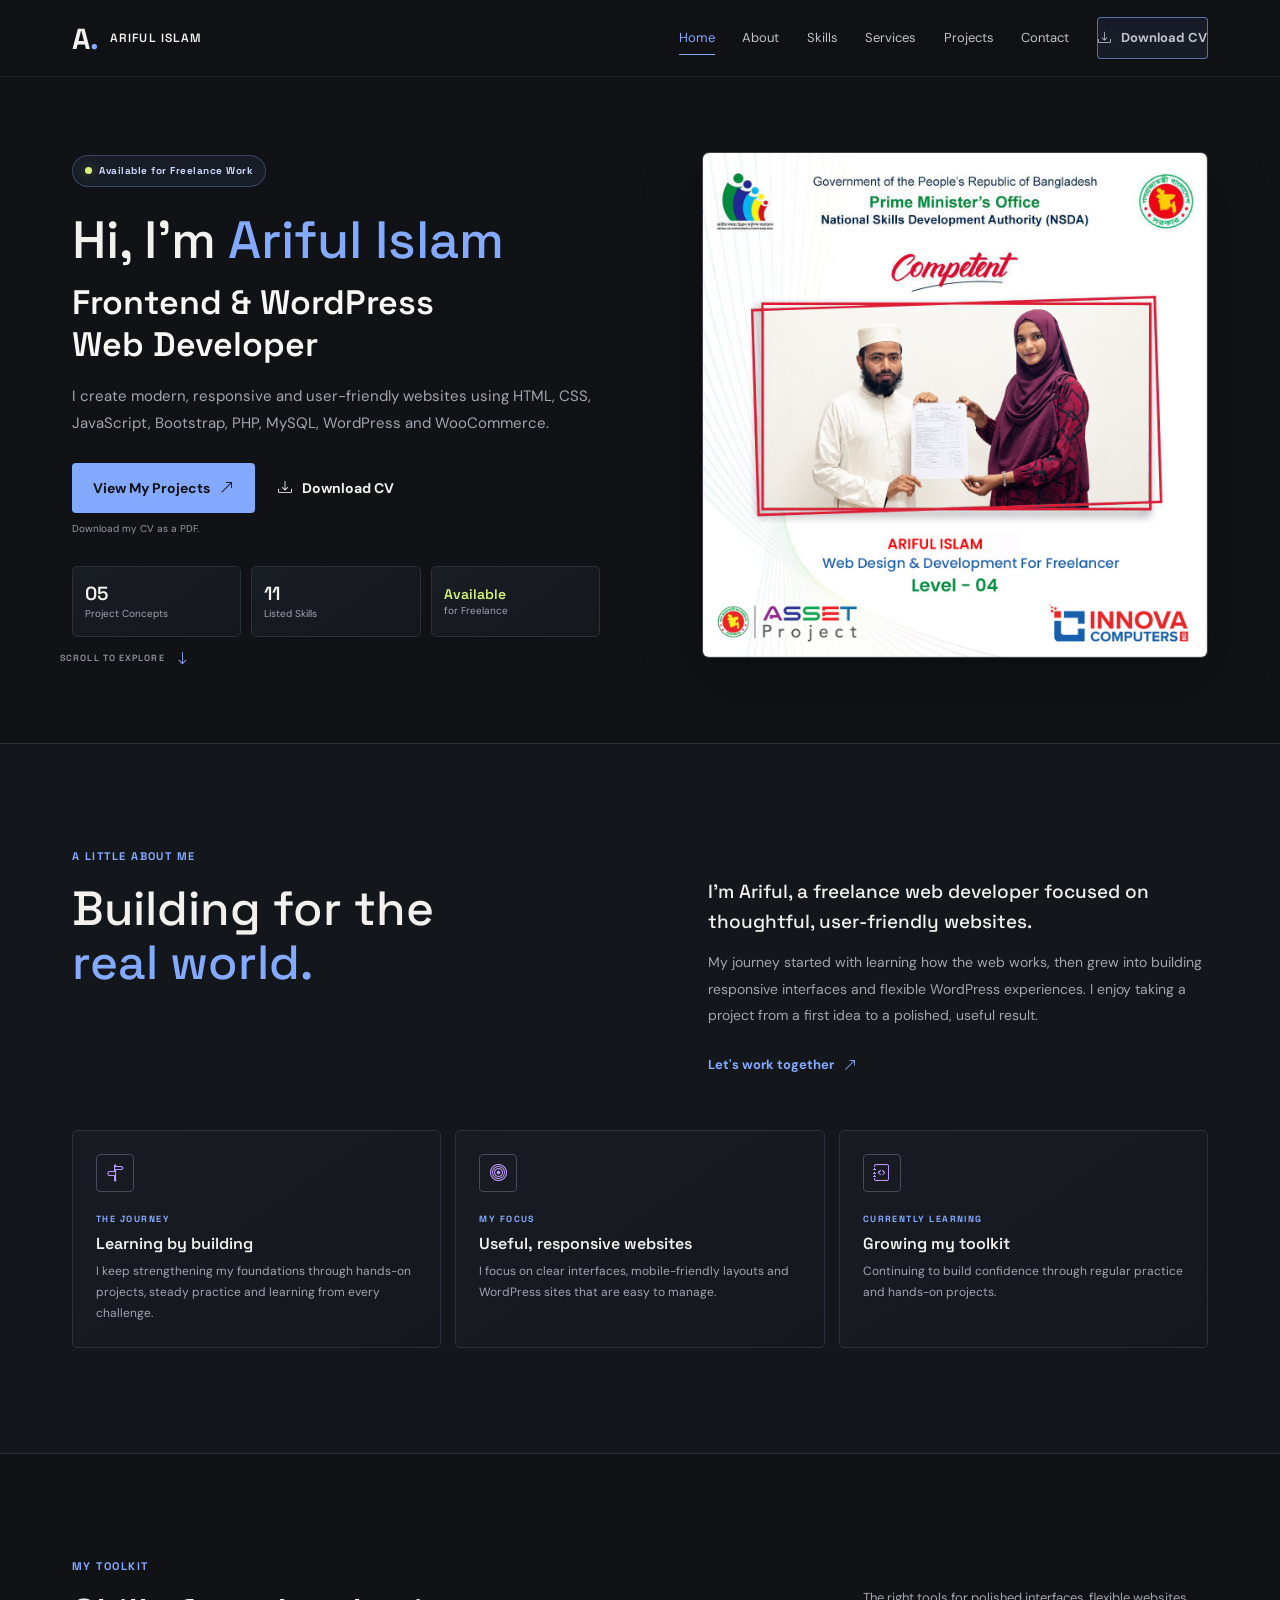
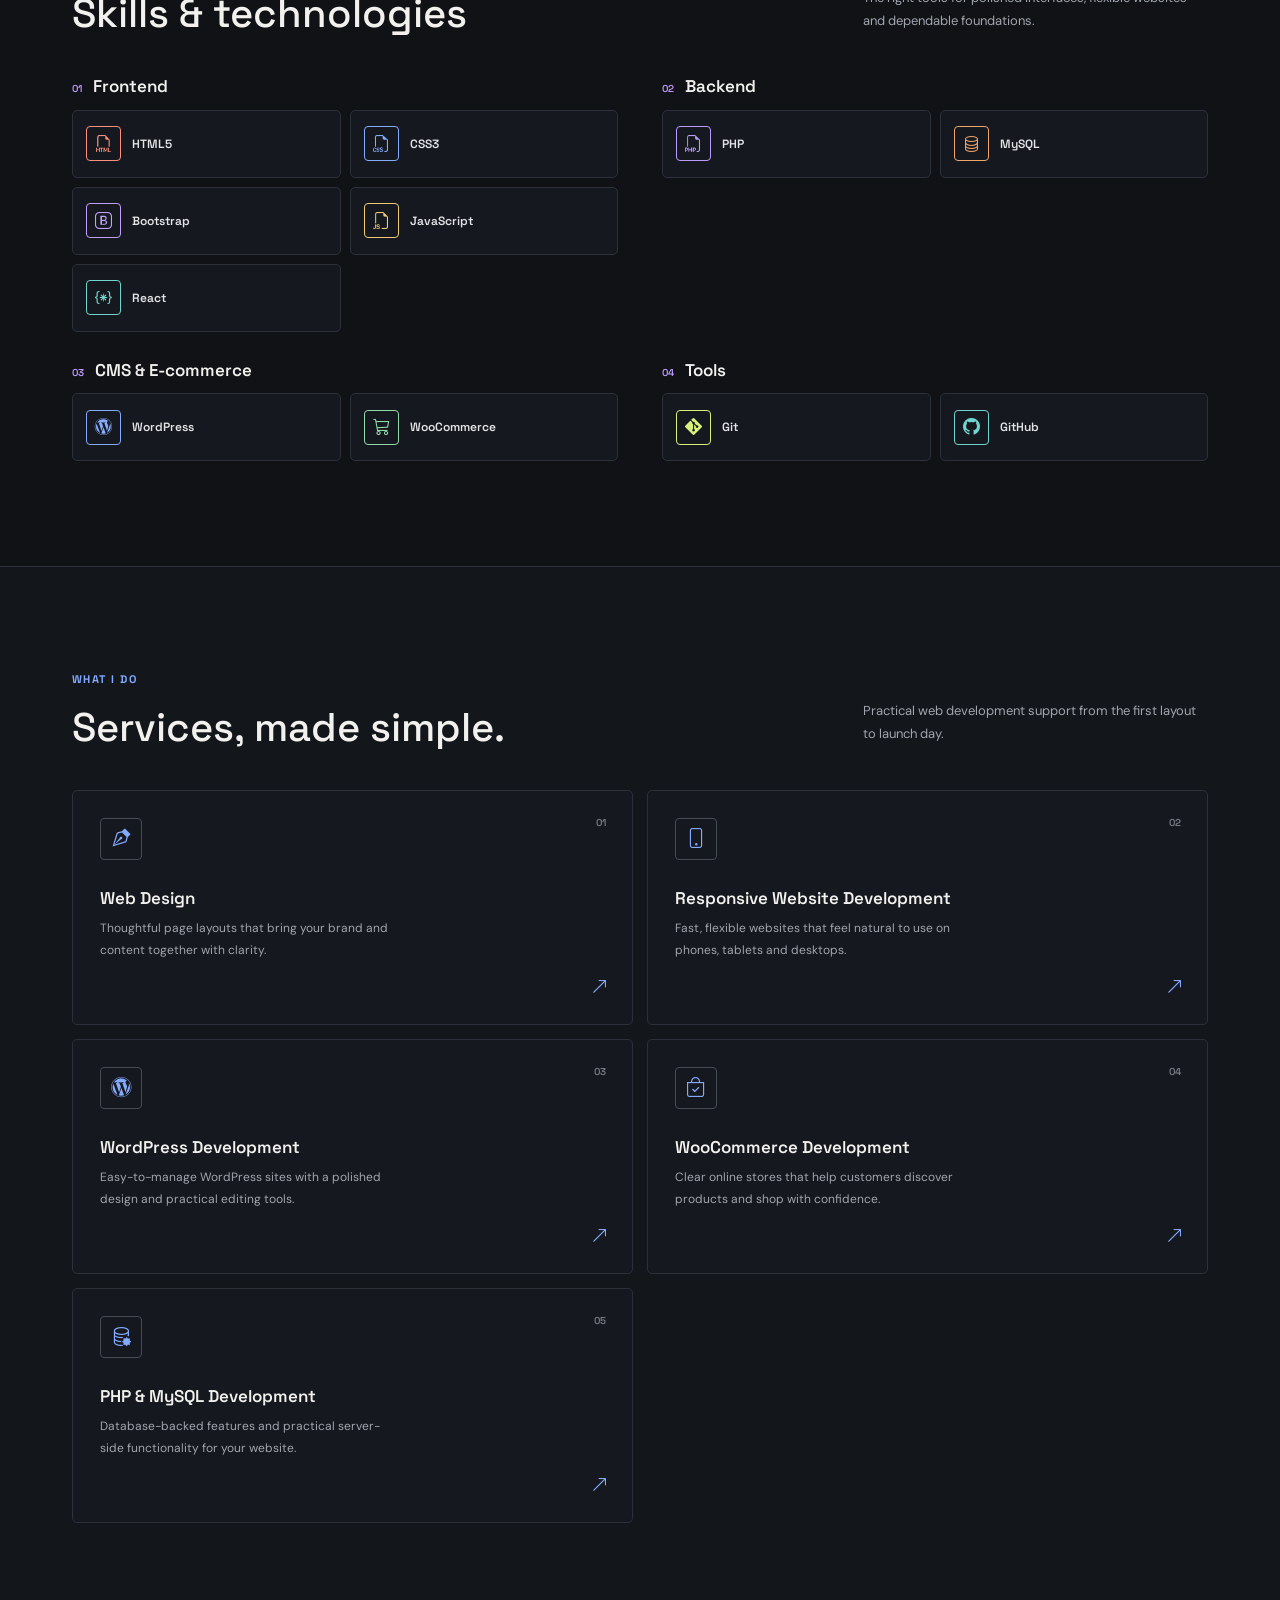
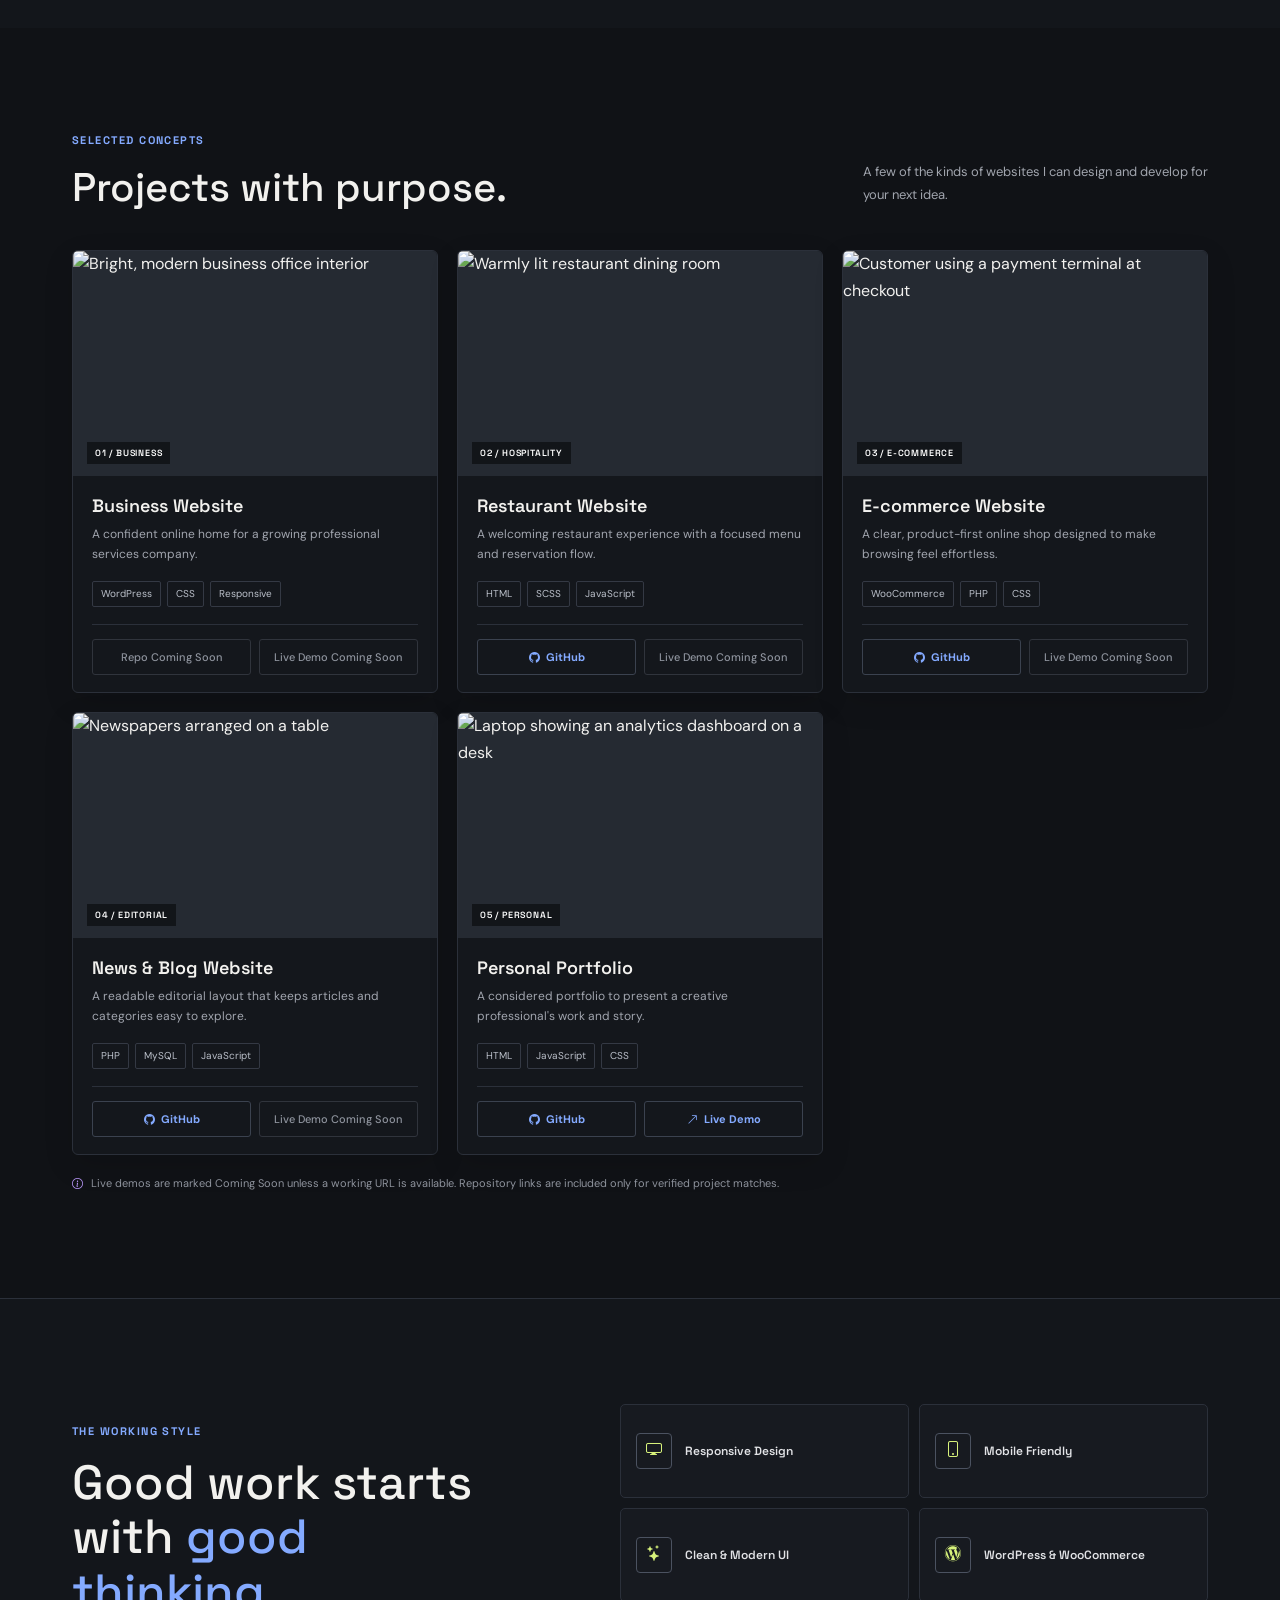
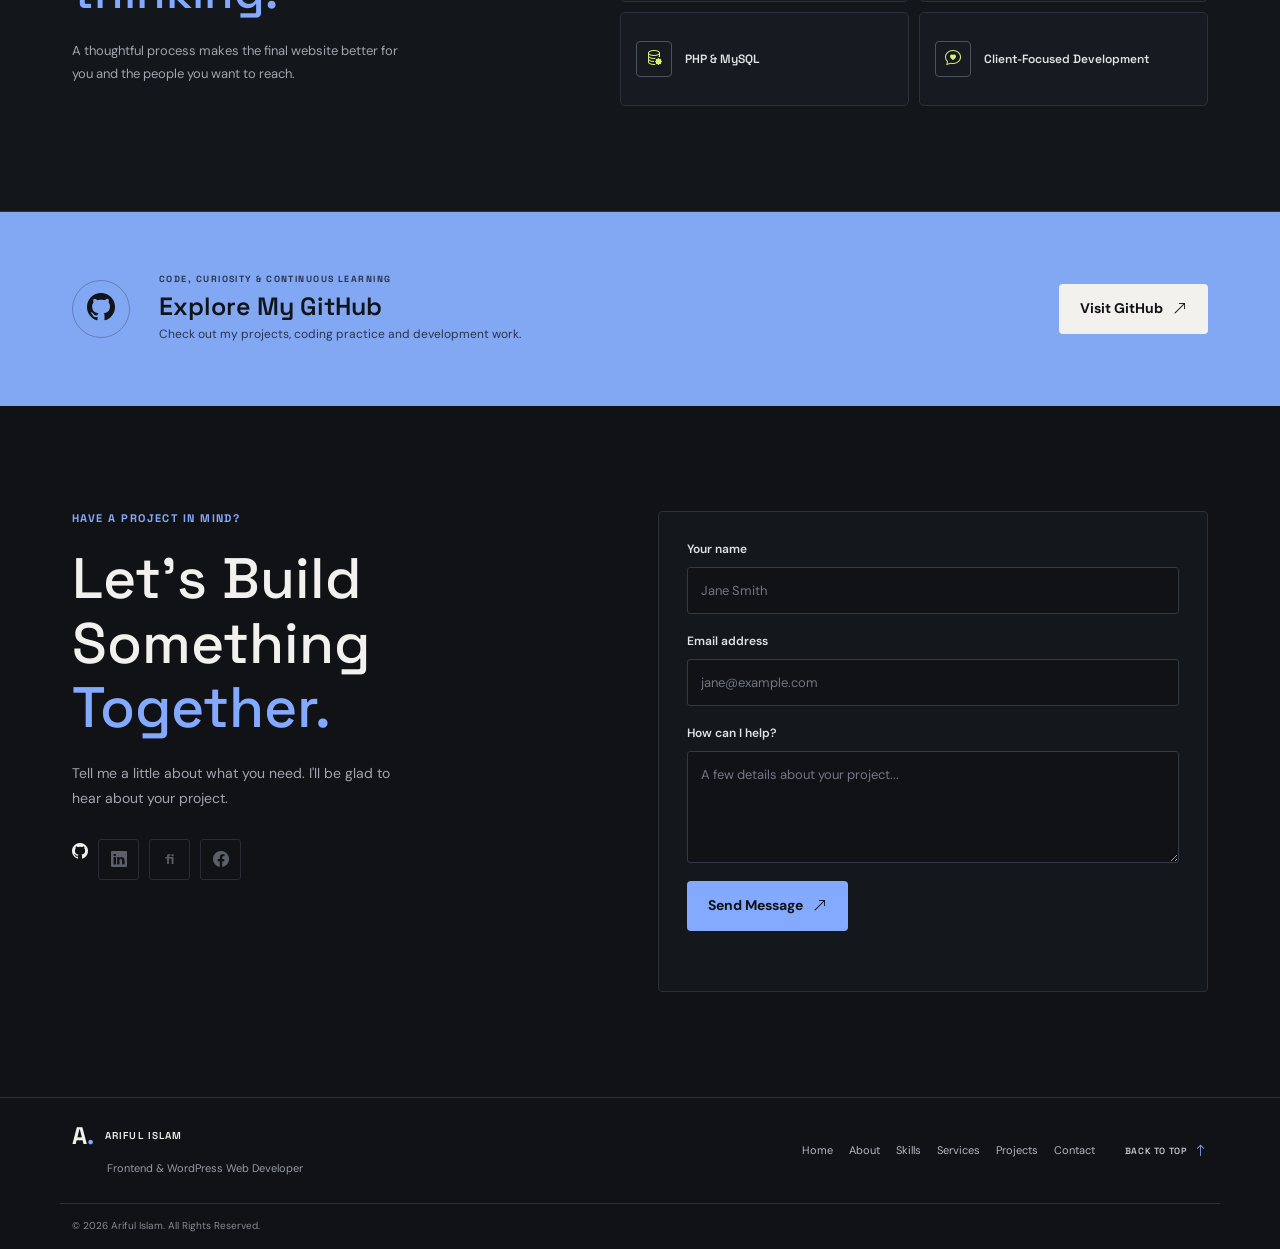
==== commit 7b3e7eb2: "Enable CV PDF download" ====
--- a/index.html
+++ b/index.html
@@ -39,7 +39,7 @@
         <a href="#services">Services</a>
         <a href="#projects">Projects</a>
         <a href="#contact">Contact</a>
-        <a class="button button-small button-outline nav-cv" href="Ariful-Islam-CV.pdf" download="Ariful-Islam-CV.pdf" data-cv-download aria-disabled="true" aria-describedby="cv-note" title="Add Ariful-Islam-CV.pdf beside index.html to enable download">
+        <a class="button button-small button-outline nav-cv" href="Ariful-Islam-CV.pdf" download="Ariful-Islam-CV.pdf" data-cv-download aria-describedby="cv-note">
           <i class="bi bi-download" aria-hidden="true"></i> Download CV
         </a>
       </div>
@@ -56,9 +56,9 @@
           <p class="hero-description">I create modern, responsive and user-friendly websites using HTML, CSS, JavaScript, Bootstrap, PHP, MySQL, WordPress and WooCommerce.</p>
           <div class="hero-actions">
             <a class="button button-primary" href="#projects">View My Projects <i class="bi bi-arrow-up-right" aria-hidden="true"></i></a>
-            <a class="button button-quiet" href="Ariful-Islam-CV.pdf" download="Ariful-Islam-CV.pdf" data-cv-download aria-disabled="true" aria-describedby="cv-note" title="Add Ariful-Islam-CV.pdf beside index.html to enable download"><i class="bi bi-download" aria-hidden="true"></i> Download CV</a>
-          </div>
-          <p class="cv-note" id="cv-note">CV not added yet. Place your real PDF beside <code>index.html</code> in this project folder as <code>Ariful-Islam-CV.pdf</code>, then remove <code>aria-disabled="true"</code> from both CV links to enable downloads.</p>
+            <a class="button button-quiet" href="Ariful-Islam-CV.pdf" download="Ariful-Islam-CV.pdf" data-cv-download aria-describedby="cv-note"><i class="bi bi-download" aria-hidden="true"></i> Download CV</a>
+          </div>
+          <p class="cv-note" id="cv-note">Download my CV as a PDF.</p>
           <div class="hero-stats" aria-label="Portfolio overview">
             <div class="hero-stat"><strong>05</strong><span>Project Concepts</span></div>
             <div class="hero-stat"><strong>11</strong><span>Listed Skills</span></div>
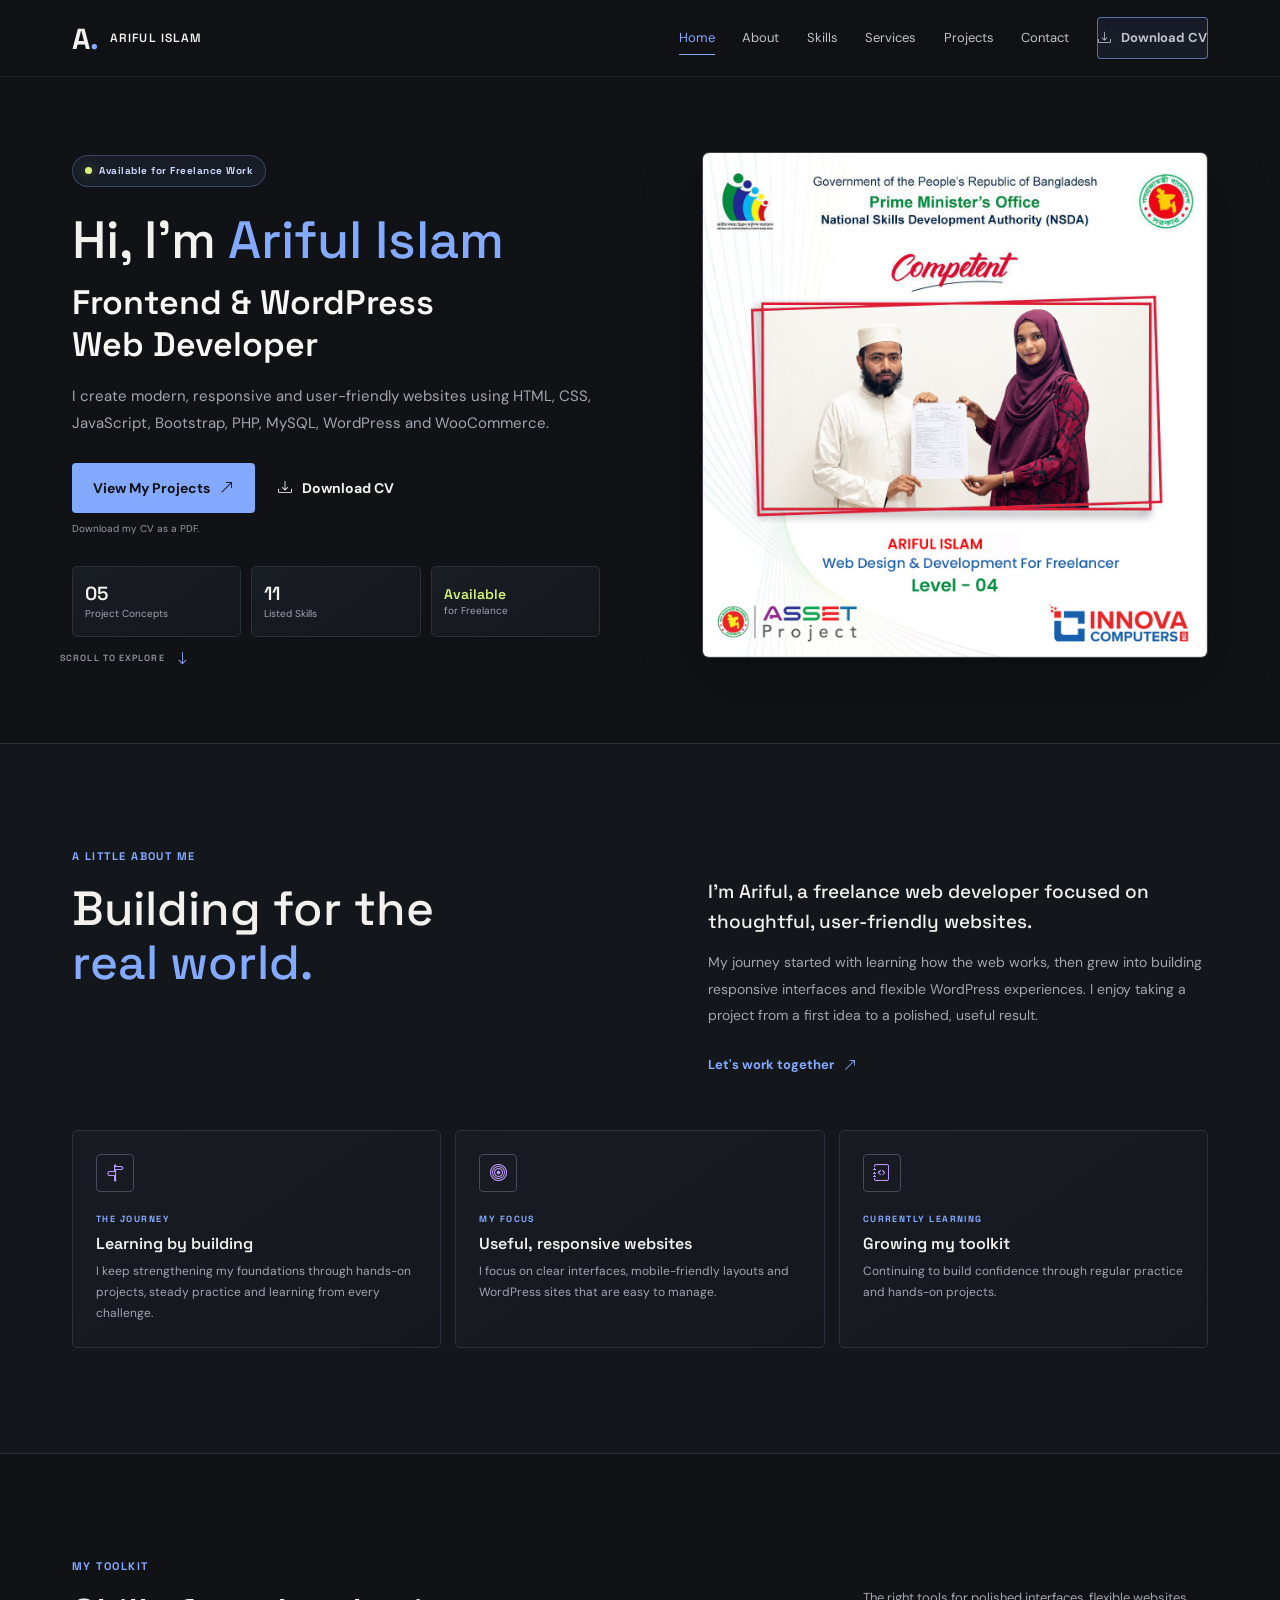
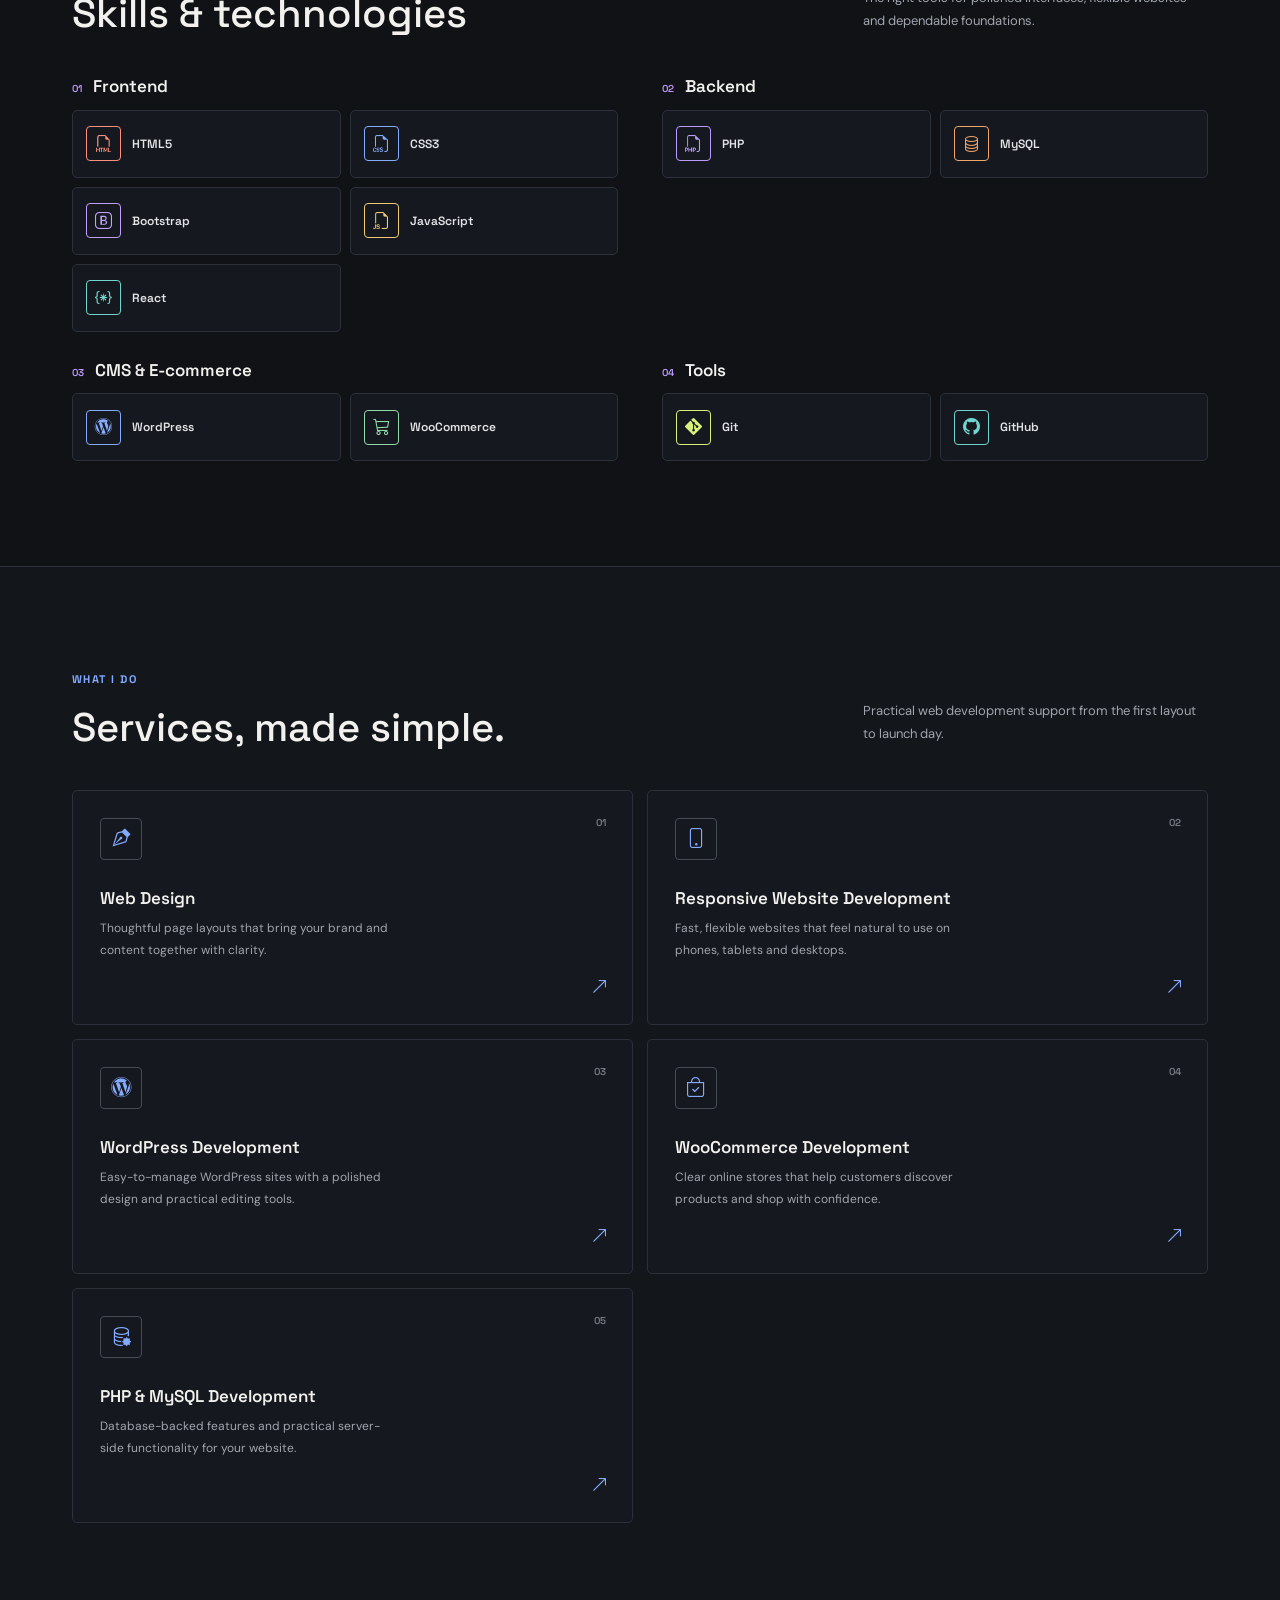
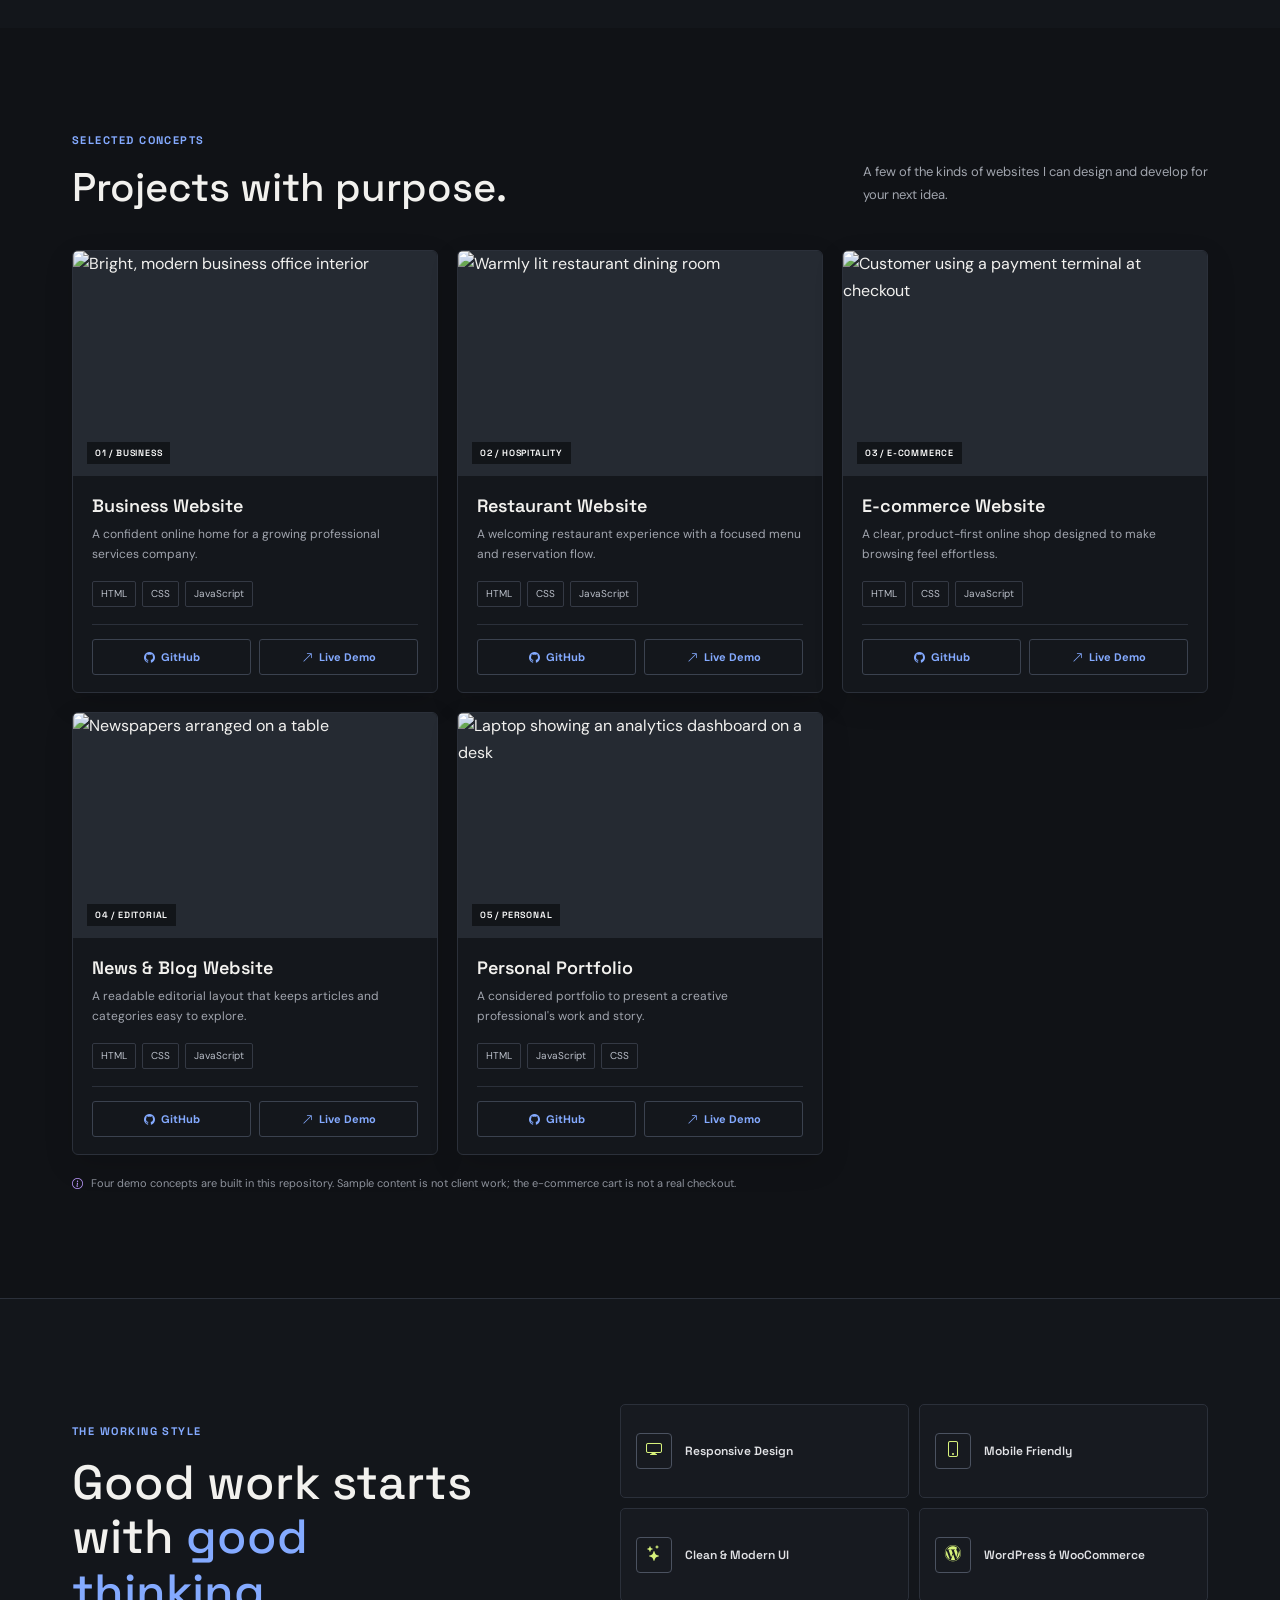
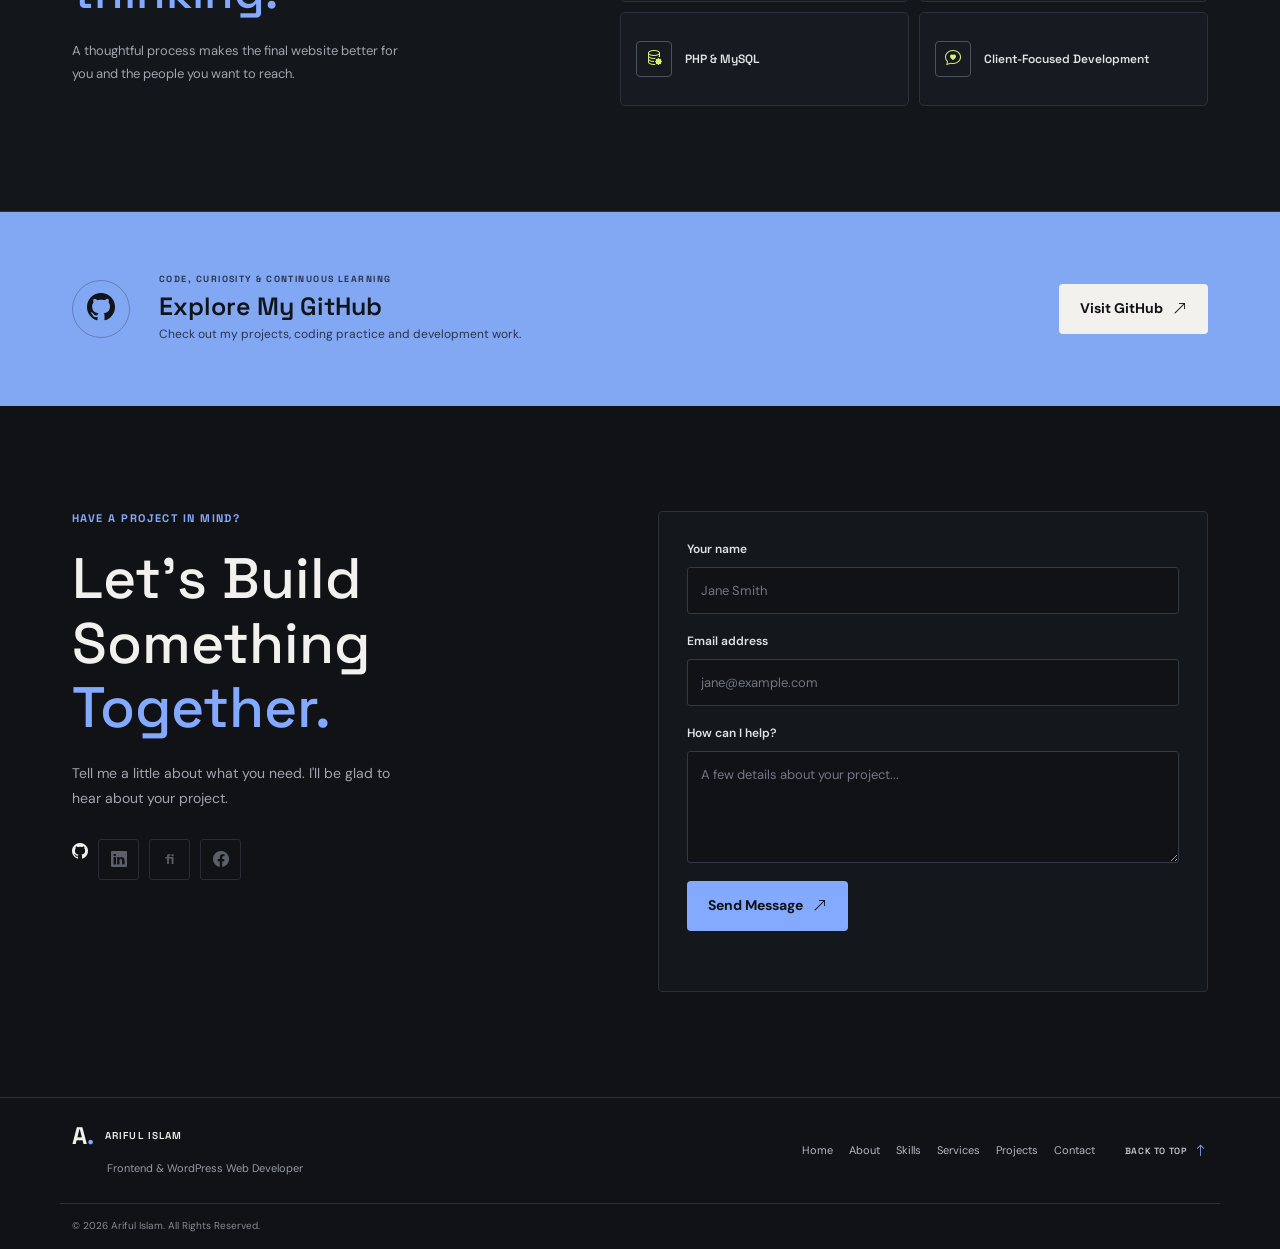
==== commit 5cf7ad4e: "Build and link four project demos" ====
--- a/index.html
+++ b/index.html
@@ -149,26 +149,26 @@
         <div class="projects-grid">
           <article class="project-card reveal">
             <div class="project-image"><img src="https://images.unsplash.com/photo-1497366754035-f200968a6e72?auto=format&amp;fit=crop&amp;w=900&amp;q=80" alt="Bright, modern business office interior" width="900" height="600" loading="lazy" decoding="async"><span class="project-type">01 / BUSINESS</span></div>
-            <div class="project-body"><h3>Business Website</h3><p>A confident online home for a growing professional services company.</p><div class="tag-list"><span>WordPress</span><span>CSS</span><span>Responsive</span></div><div class="project-links"><span class="project-link is-unavailable" aria-disabled="true" title="No matching public repository has been verified">Repo Coming Soon</span><span class="project-link is-unavailable" aria-disabled="true">Live Demo Coming Soon</span></div></div>
+            <div class="project-body"><h3>Business Website</h3><p>A confident online home for a growing professional services company.</p><div class="tag-list"><span>HTML</span><span>CSS</span><span>JavaScript</span></div><div class="project-links"><a class="project-link" href="https://github.com/arifpro7284/portfolio/tree/main/projects/business-website" target="_blank" rel="noopener noreferrer"><i class="bi bi-github" aria-hidden="true"></i> GitHub</a><a class="project-link" href="https://arifpro7284.github.io/portfolio/projects/business-website/" target="_blank" rel="noopener noreferrer"><i class="bi bi-arrow-up-right" aria-hidden="true"></i> Live Demo</a></div></div>
           </article>
           <article class="project-card reveal">
             <div class="project-image"><img src="https://images.unsplash.com/photo-1517248135467-4c7edcad34c4?auto=format&amp;fit=crop&amp;w=900&amp;q=80" alt="Warmly lit restaurant dining room" width="900" height="600" loading="lazy" decoding="async"><span class="project-type">02 / HOSPITALITY</span></div>
-            <div class="project-body"><h3>Restaurant Website</h3><p>A welcoming restaurant experience with a focused menu and reservation flow.</p><div class="tag-list"><span>HTML</span><span>SCSS</span><span>JavaScript</span></div><div class="project-links"><a class="project-link" href="https://github.com/arifpro7284/Css_Resturent_Project" target="_blank" rel="noopener noreferrer"><i class="bi bi-github" aria-hidden="true"></i> GitHub</a><span class="project-link is-unavailable" aria-disabled="true">Live Demo Coming Soon</span></div></div>
+            <div class="project-body"><h3>Restaurant Website</h3><p>A welcoming restaurant experience with a focused menu and reservation flow.</p><div class="tag-list"><span>HTML</span><span>CSS</span><span>JavaScript</span></div><div class="project-links"><a class="project-link" href="https://github.com/arifpro7284/portfolio/tree/main/projects/restaurant-website" target="_blank" rel="noopener noreferrer"><i class="bi bi-github" aria-hidden="true"></i> GitHub</a><a class="project-link" href="https://arifpro7284.github.io/portfolio/projects/restaurant-website/" target="_blank" rel="noopener noreferrer"><i class="bi bi-arrow-up-right" aria-hidden="true"></i> Live Demo</a></div></div>
           </article>
           <article class="project-card reveal">
             <div class="project-image"><img src="https://images.unsplash.com/photo-1556742049-0cfed4f6a45d?auto=format&amp;fit=crop&amp;w=900&amp;q=80" alt="Customer using a payment terminal at checkout" width="900" height="600" loading="lazy" decoding="async"><span class="project-type">03 / E-COMMERCE</span></div>
-            <div class="project-body"><h3>E-commerce Website</h3><p>A clear, product-first online shop designed to make browsing feel effortless.</p><div class="tag-list"><span>WooCommerce</span><span>PHP</span><span>CSS</span></div><div class="project-links"><a class="project-link" href="https://github.com/arifpro7284/woocommerce_project_Techmarket" target="_blank" rel="noopener noreferrer"><i class="bi bi-github" aria-hidden="true"></i> GitHub</a><span class="project-link is-unavailable" aria-disabled="true">Live Demo Coming Soon</span></div></div>
+            <div class="project-body"><h3>E-commerce Website</h3><p>A clear, product-first online shop designed to make browsing feel effortless.</p><div class="tag-list"><span>HTML</span><span>CSS</span><span>JavaScript</span></div><div class="project-links"><a class="project-link" href="https://github.com/arifpro7284/portfolio/tree/main/projects/ecommerce-website" target="_blank" rel="noopener noreferrer"><i class="bi bi-github" aria-hidden="true"></i> GitHub</a><a class="project-link" href="https://arifpro7284.github.io/portfolio/projects/ecommerce-website/" target="_blank" rel="noopener noreferrer"><i class="bi bi-arrow-up-right" aria-hidden="true"></i> Live Demo</a></div></div>
           </article>
           <article class="project-card reveal">
             <div class="project-image"><img src="https://images.unsplash.com/photo-1495020689067-958852a7765e?auto=format&amp;fit=crop&amp;w=900&amp;q=80" alt="Newspapers arranged on a table" width="900" height="600" loading="lazy" decoding="async"><span class="project-type">04 / EDITORIAL</span></div>
-            <div class="project-body"><h3>News &amp; Blog Website</h3><p>A readable editorial layout that keeps articles and categories easy to explore.</p><div class="tag-list"><span>PHP</span><span>MySQL</span><span>JavaScript</span></div><div class="project-links"><a class="project-link" href="https://github.com/arifpro7284/PHP_ADMIN_BLOG" target="_blank" rel="noopener noreferrer"><i class="bi bi-github" aria-hidden="true"></i> GitHub</a><span class="project-link is-unavailable" aria-disabled="true">Live Demo Coming Soon</span></div></div>
+            <div class="project-body"><h3>News &amp; Blog Website</h3><p>A readable editorial layout that keeps articles and categories easy to explore.</p><div class="tag-list"><span>HTML</span><span>CSS</span><span>JavaScript</span></div><div class="project-links"><a class="project-link" href="https://github.com/arifpro7284/portfolio/tree/main/projects/news-blog-website" target="_blank" rel="noopener noreferrer"><i class="bi bi-github" aria-hidden="true"></i> GitHub</a><a class="project-link" href="https://arifpro7284.github.io/portfolio/projects/news-blog-website/" target="_blank" rel="noopener noreferrer"><i class="bi bi-arrow-up-right" aria-hidden="true"></i> Live Demo</a></div></div>
           </article>
           <article class="project-card reveal">
             <div class="project-image"><img src="https://images.unsplash.com/photo-1460925895917-afdab827c52f?auto=format&amp;fit=crop&amp;w=900&amp;q=80" alt="Laptop showing an analytics dashboard on a desk" width="900" height="600" loading="lazy" decoding="async"><span class="project-type">05 / PERSONAL</span></div>
             <div class="project-body"><h3>Personal Portfolio</h3><p>A considered portfolio to present a creative professional's work and story.</p><div class="tag-list"><span>HTML</span><span>JavaScript</span><span>CSS</span></div><div class="project-links"><a class="project-link" href="https://github.com/arifpro7284/portfolio" target="_blank" rel="noopener noreferrer"><i class="bi bi-github" aria-hidden="true"></i> GitHub</a><a class="project-link" href="https://arifpro7284.github.io/portfolio/" target="_blank" rel="noopener noreferrer"><i class="bi bi-arrow-up-right" aria-hidden="true"></i> Live Demo</a></div></div>
           </article>
         </div>
-        <p class="project-note"><i class="bi bi-info-circle" aria-hidden="true"></i> Live demos are marked Coming Soon unless a working URL is available. Repository links are included only for verified project matches.</p>
+        <p class="project-note"><i class="bi bi-info-circle" aria-hidden="true"></i> Four demo concepts are built in this repository. Sample content is not client work; the e-commerce cart is not a real checkout.</p>
       </div>
     </section>
 
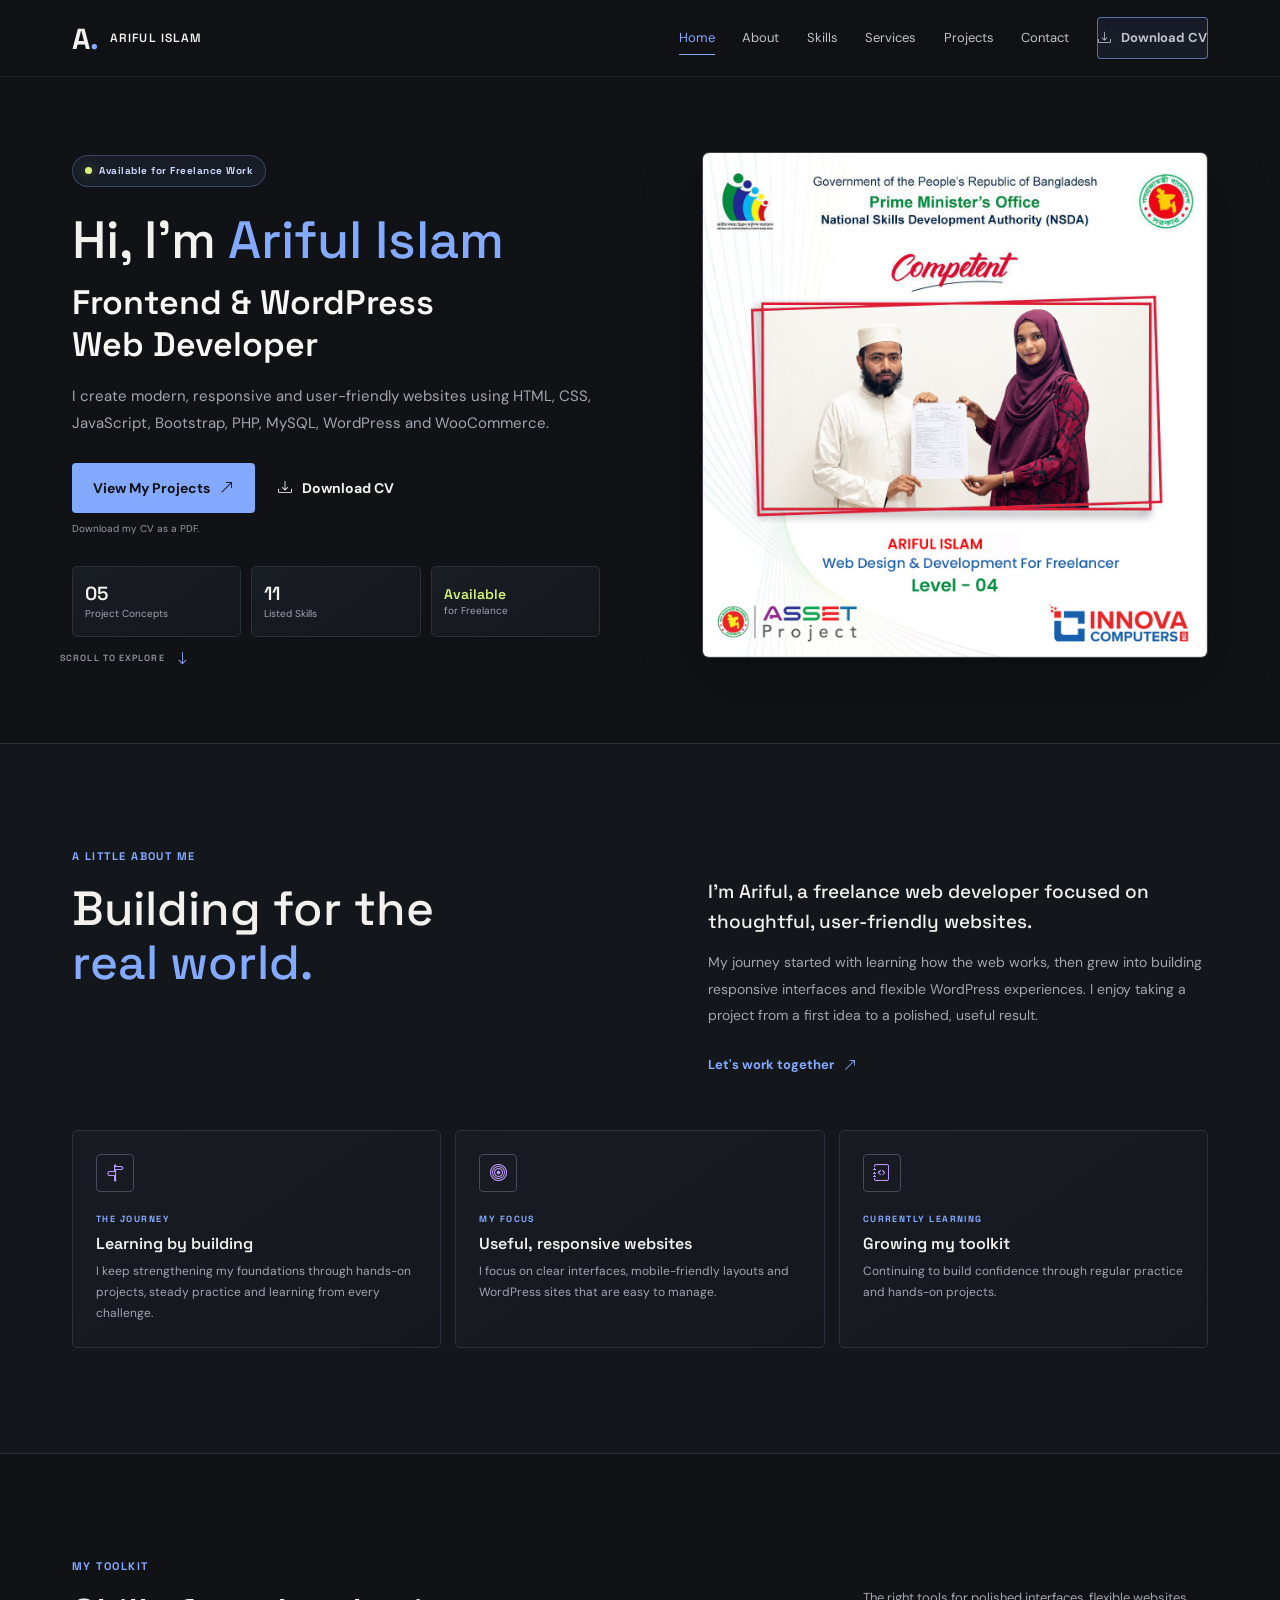
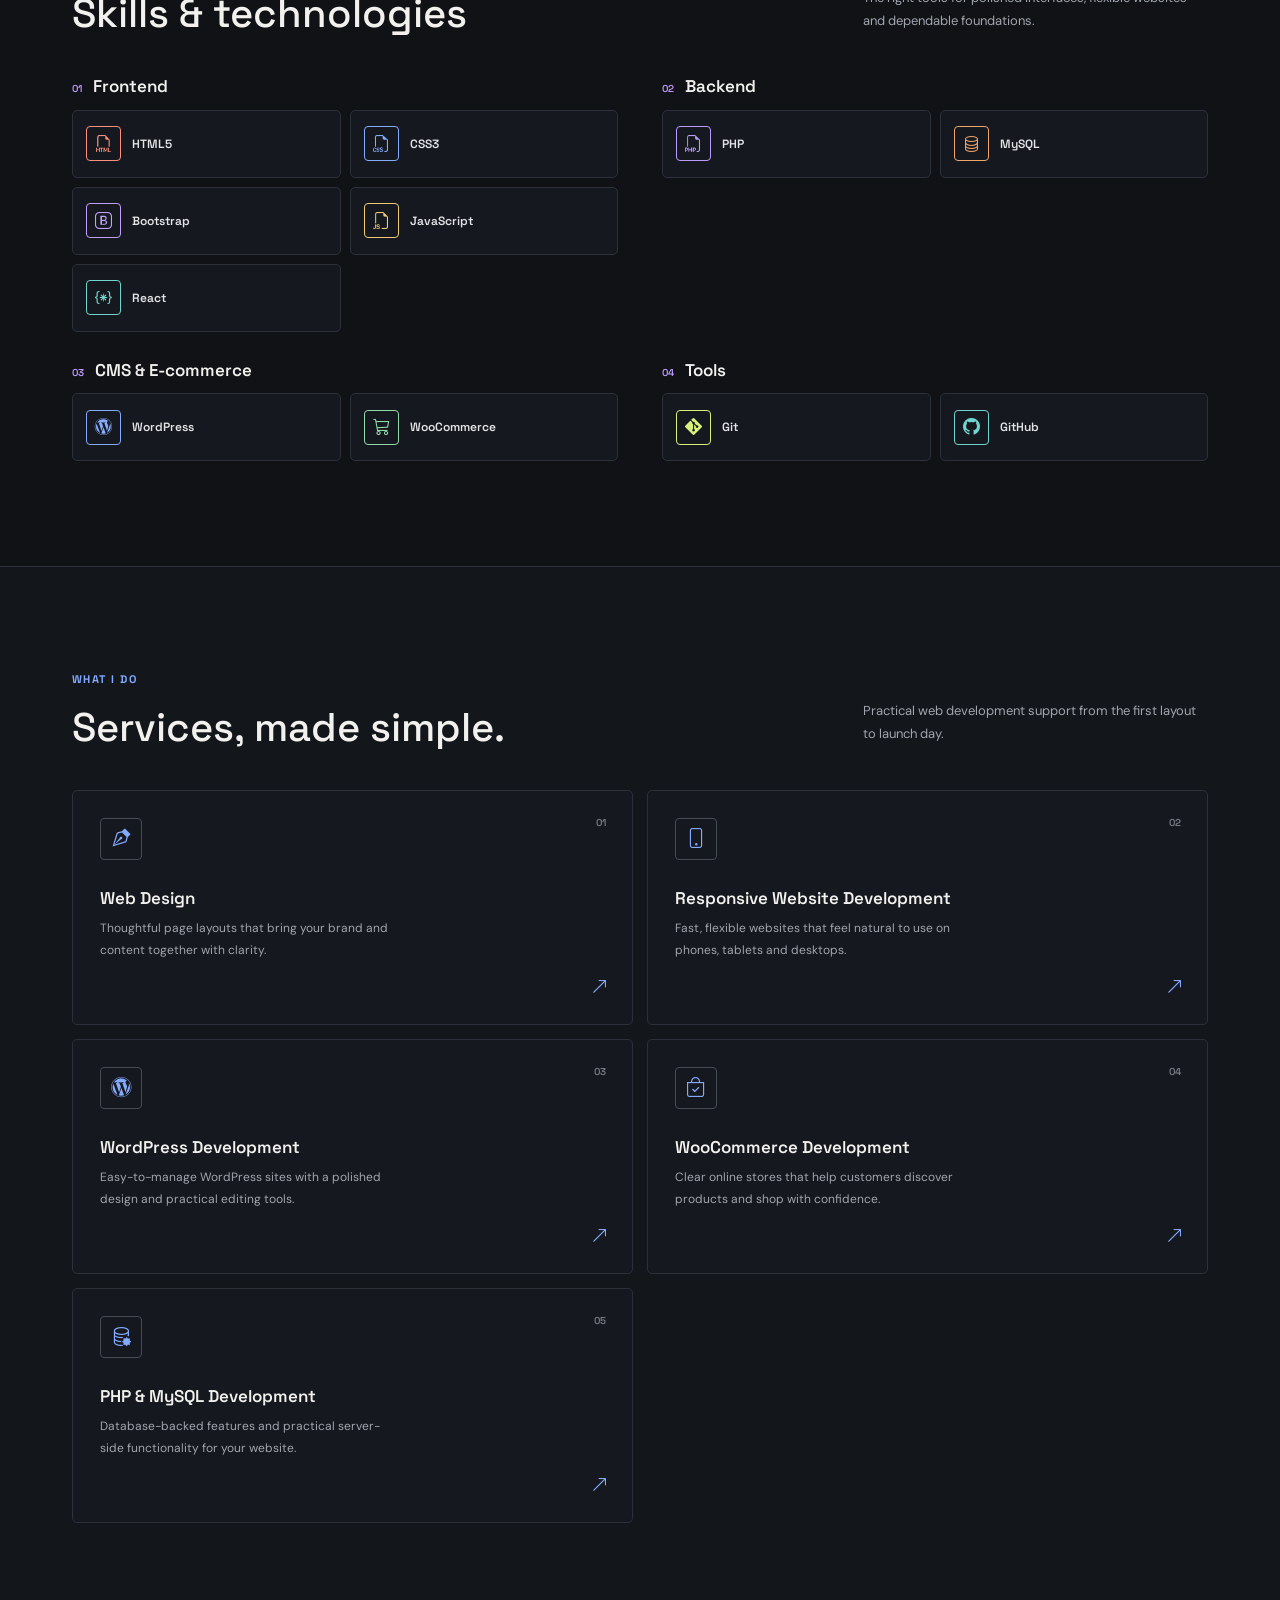
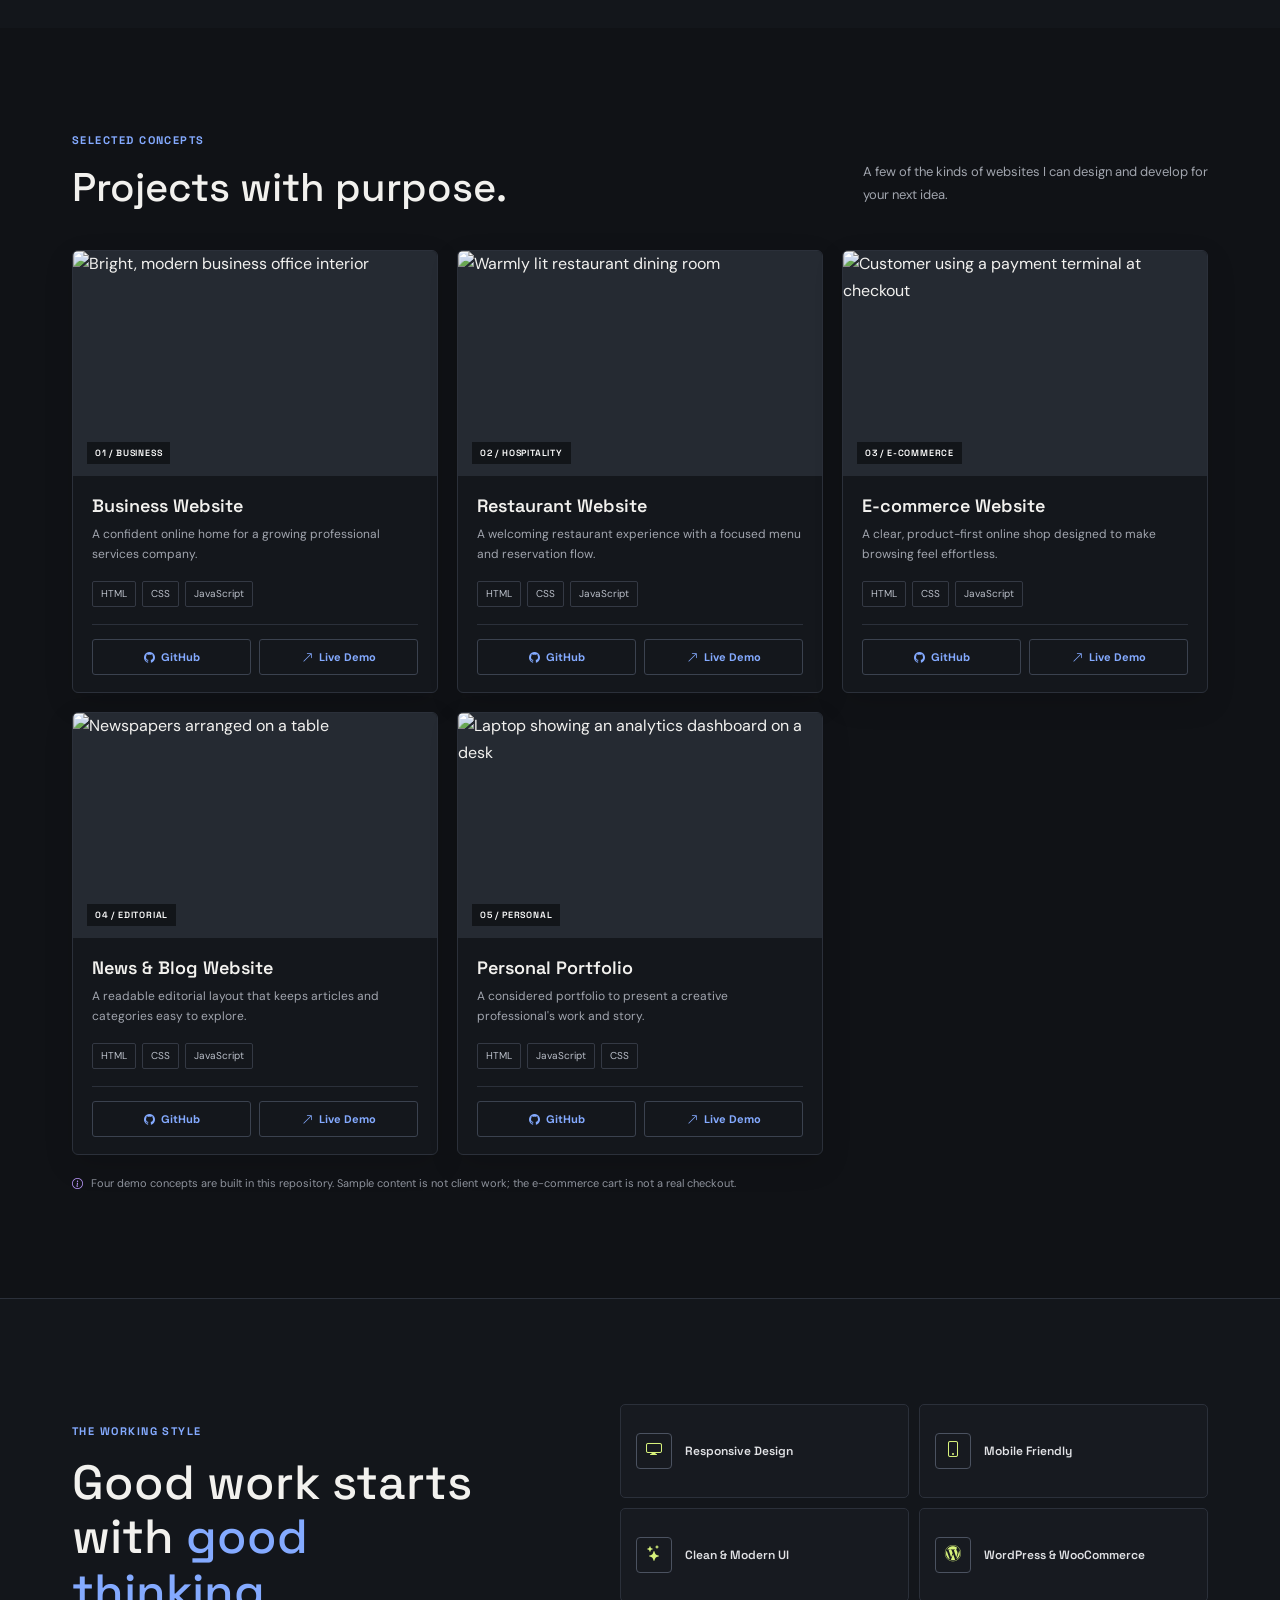
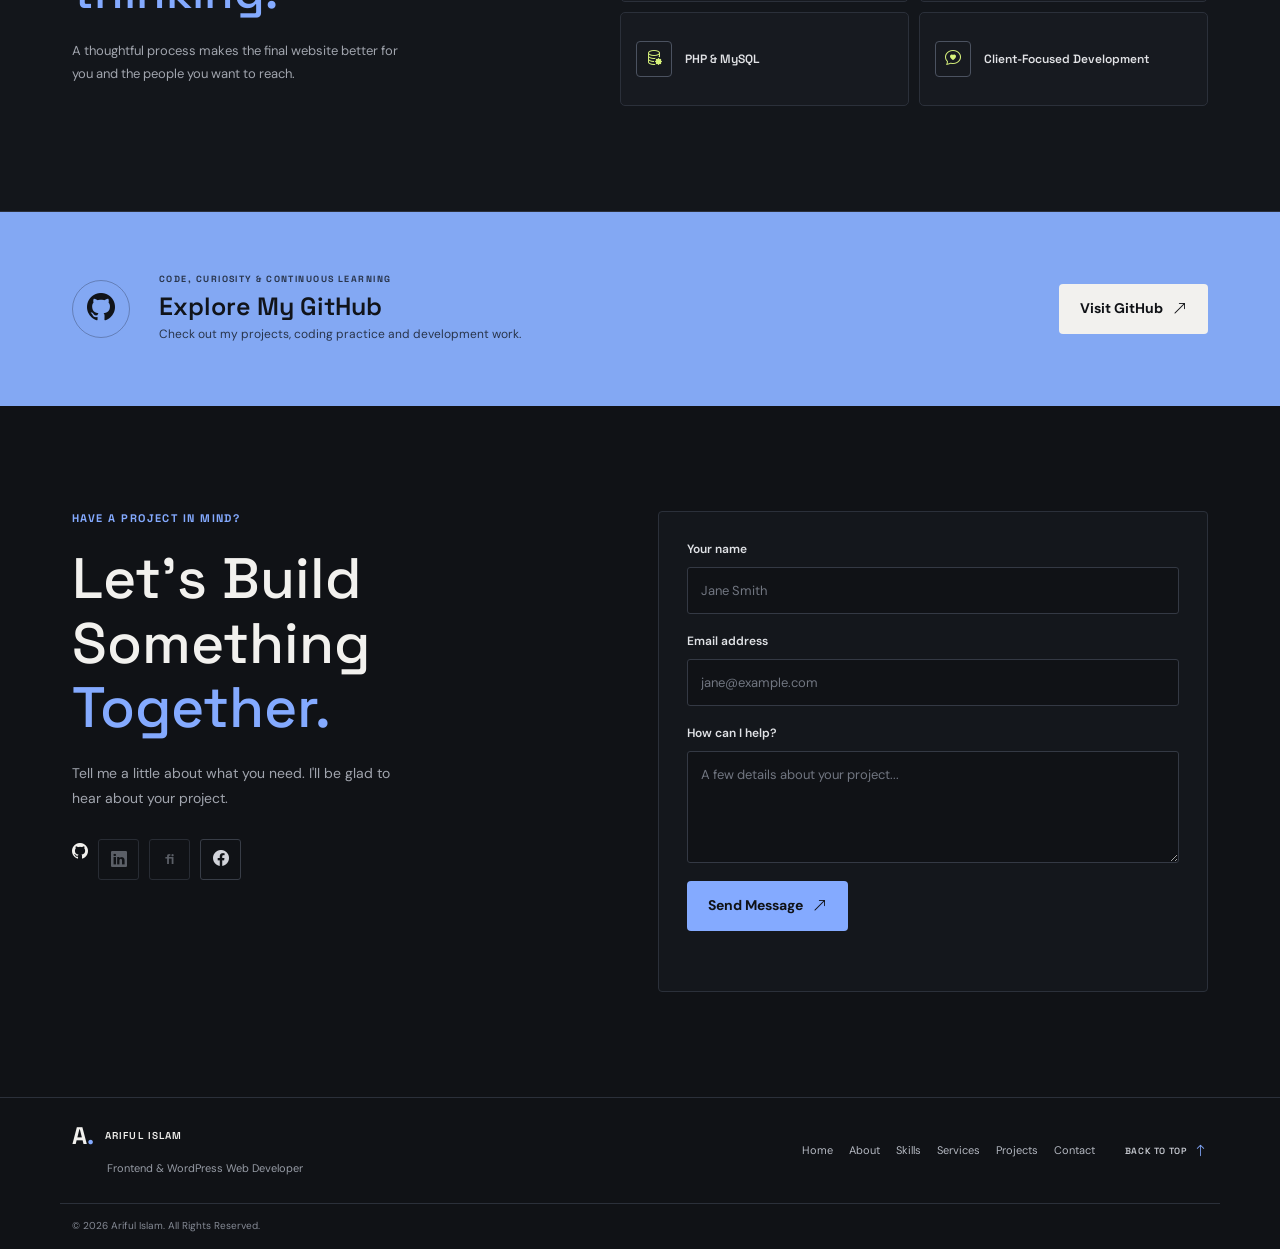
==== commit b3f9c91d: "Add Facebook profile link" ====
--- a/index.html
+++ b/index.html
@@ -204,7 +204,7 @@
             <a href="https://github.com/arifpro7284" target="_blank" rel="noopener noreferrer" aria-label="GitHub"><i class="bi bi-github" aria-hidden="true"></i></a>
             <span class="social-link is-unavailable" aria-disabled="true" aria-label="LinkedIn profile link not added" title="LinkedIn profile link not added"><i class="bi bi-linkedin" aria-hidden="true"></i></span>
             <span class="social-link is-unavailable" aria-disabled="true" aria-label="Fiverr profile link not added" title="Fiverr profile link not added"><span>fi</span></span>
-            <span class="social-link is-unavailable" aria-disabled="true" aria-label="Facebook profile link not added" title="Facebook profile link not added"><i class="bi bi-facebook" aria-hidden="true"></i></span>
+            <a class="social-link" href="https://www.facebook.com/profile.php?id=61580037654927" target="_blank" rel="noopener noreferrer" aria-label="Facebook"><i class="bi bi-facebook" aria-hidden="true"></i></a>
           </div>
         </div>
         <form class="contact-form reveal" data-recipient="YOUR_EMAIL_ADDRESS" novalidate>
